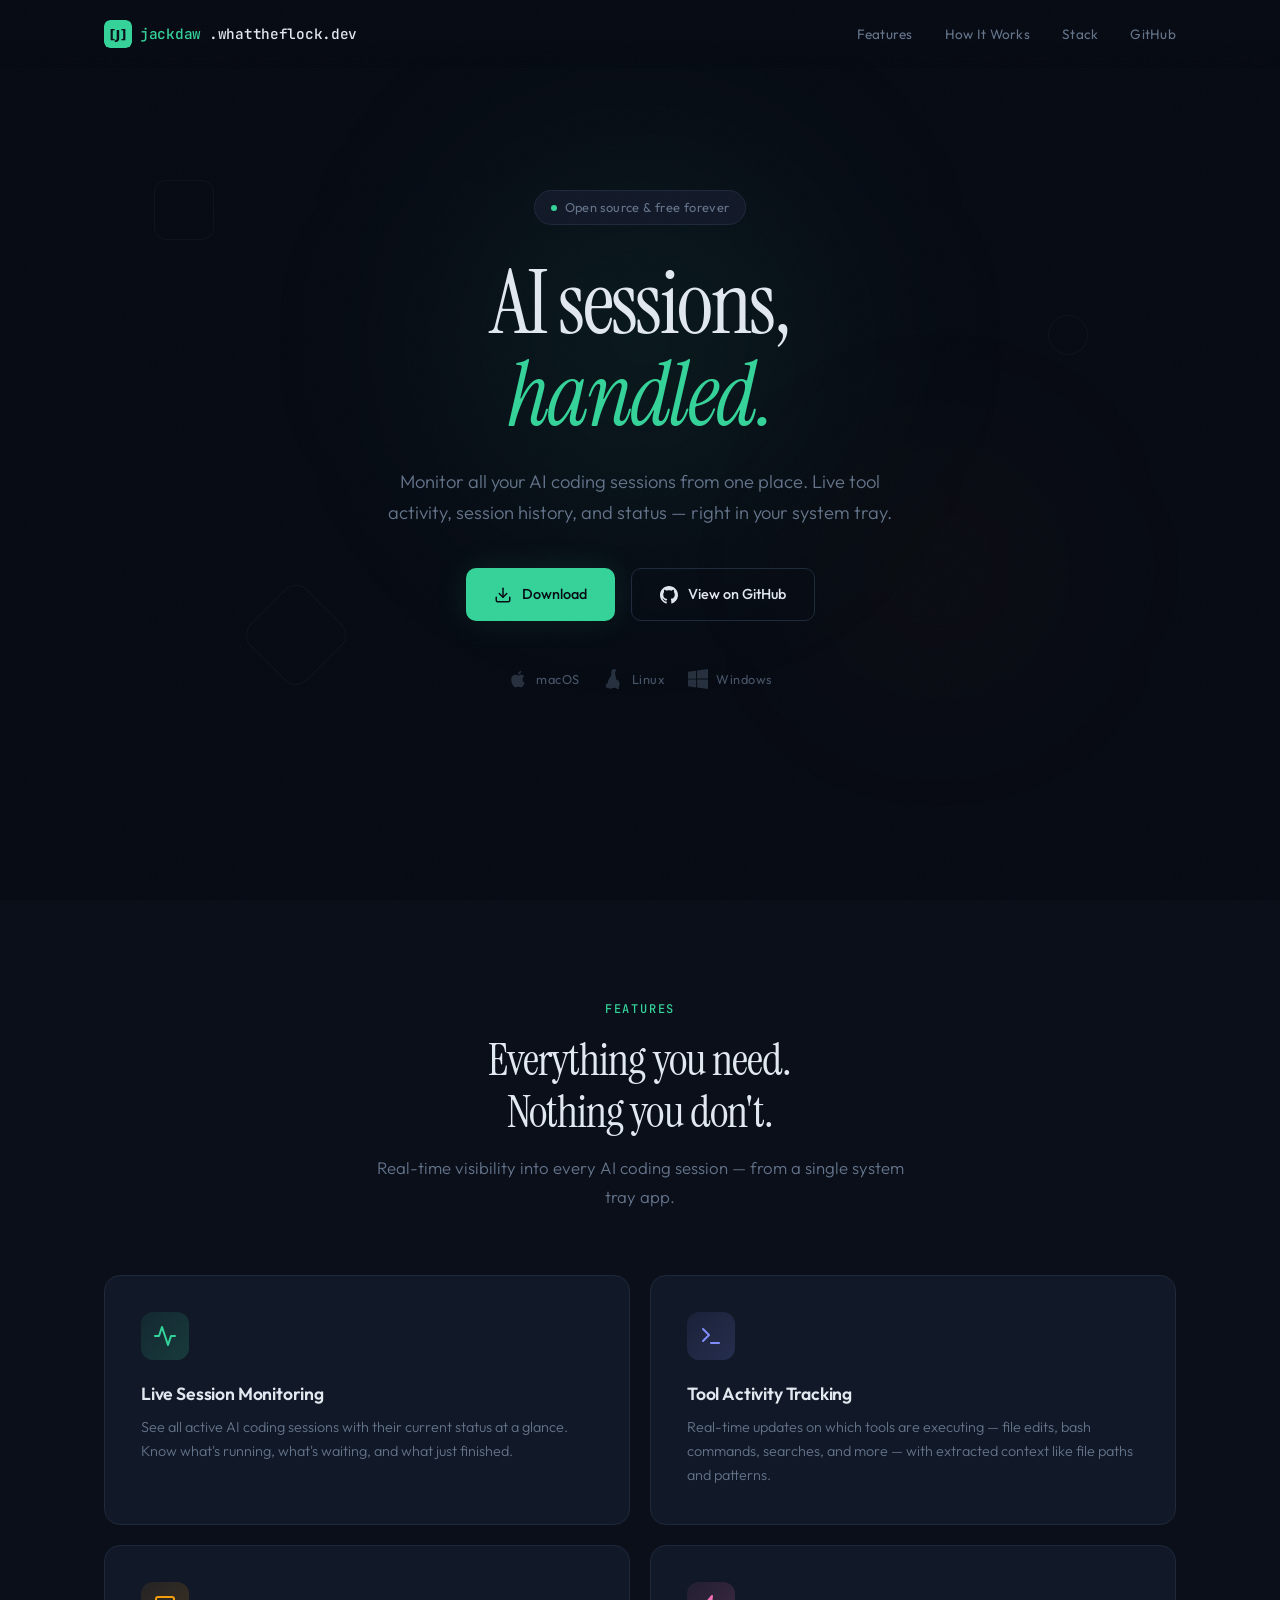
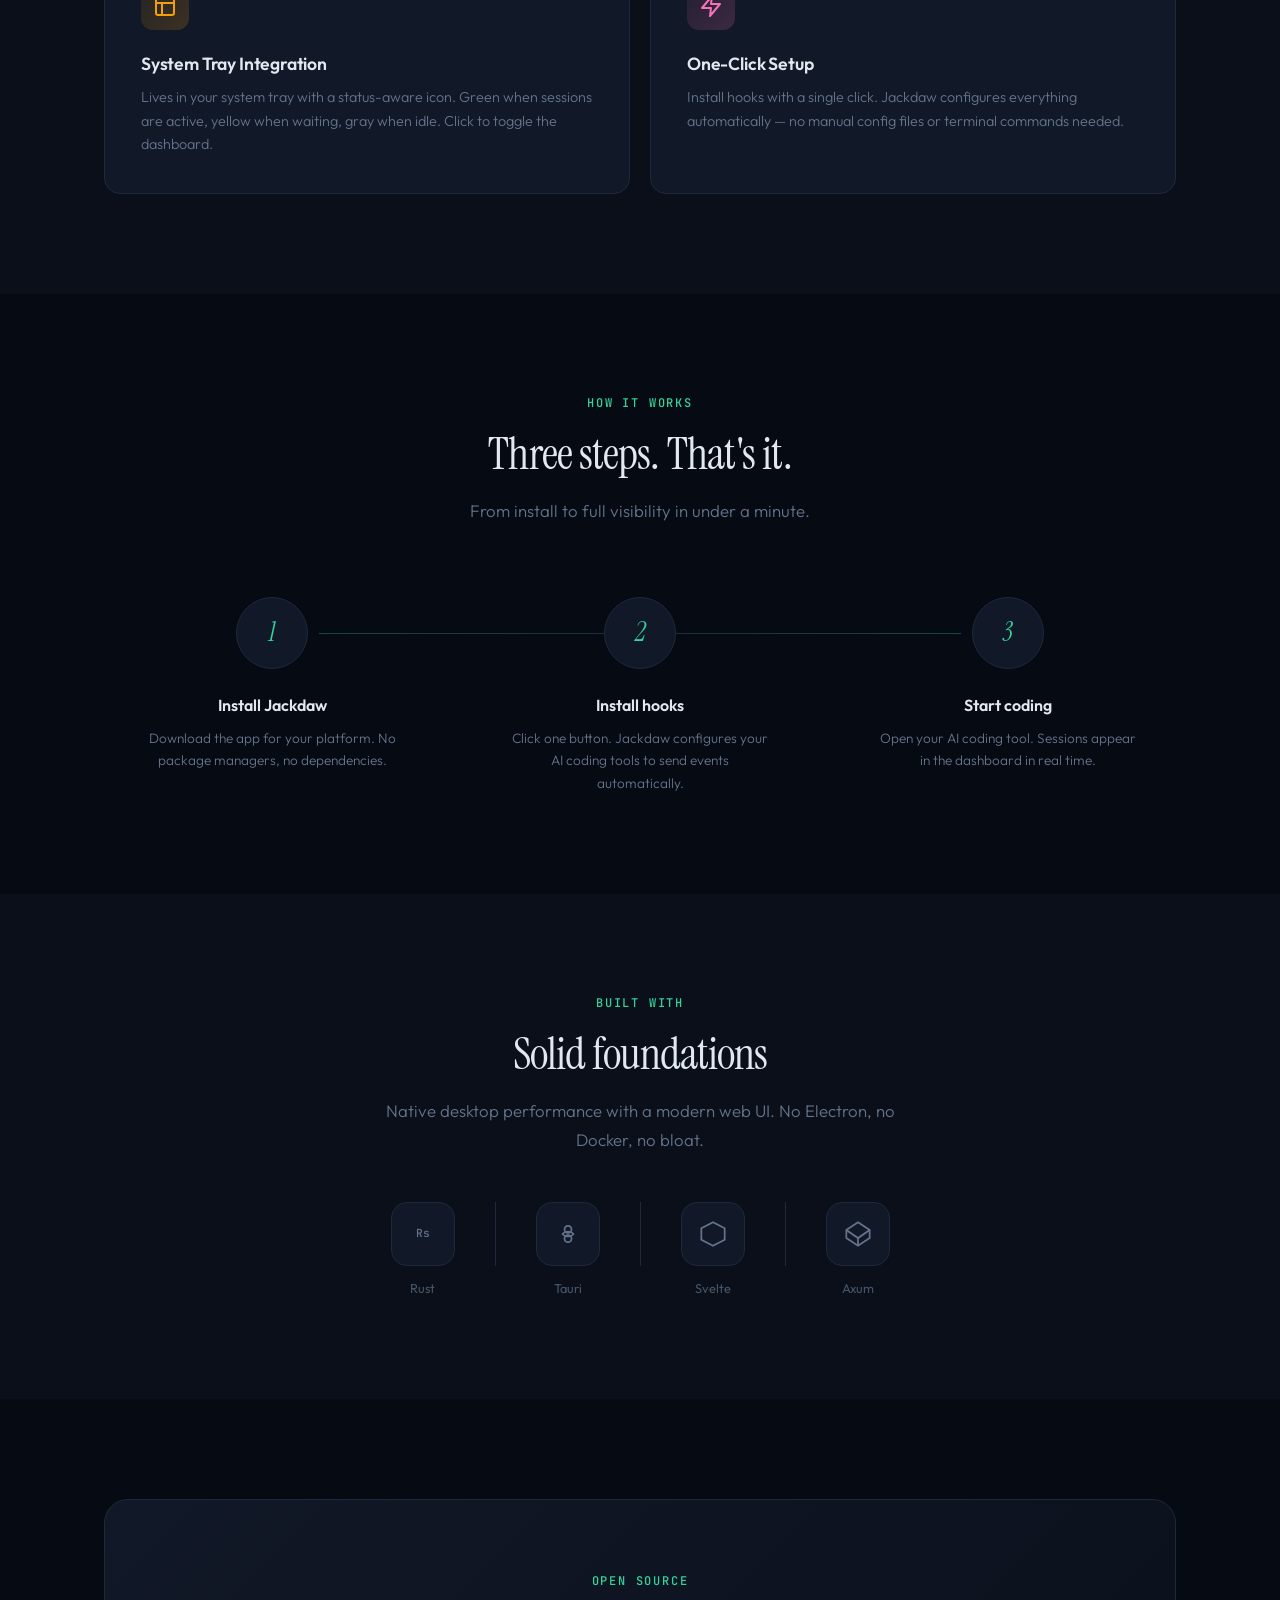
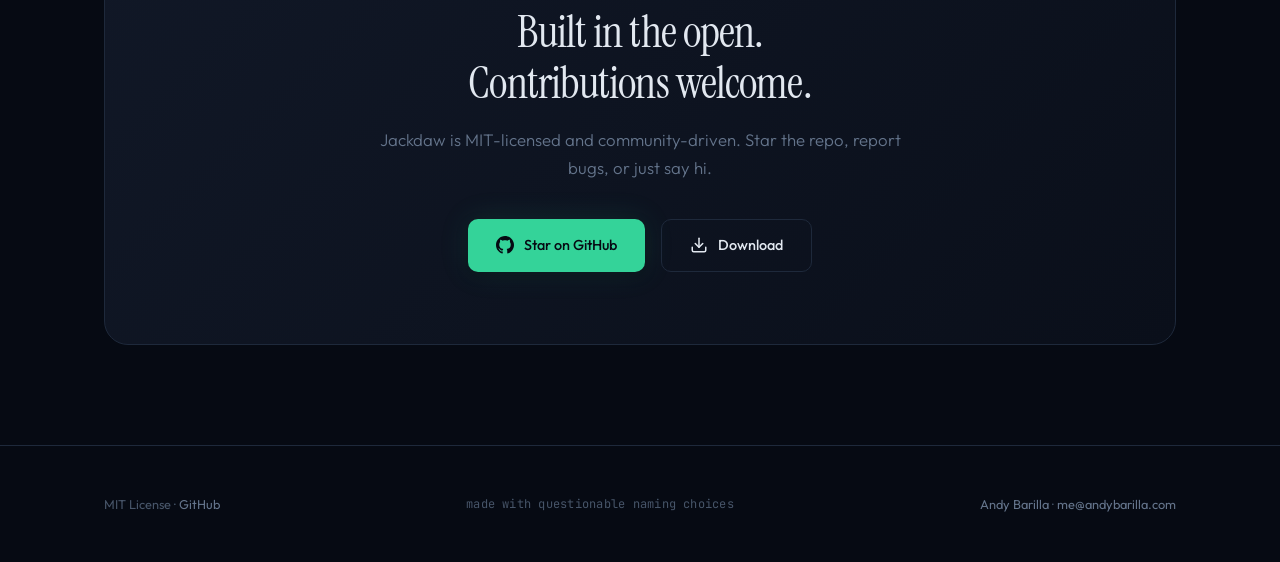
==== jackdaw.whattheflock.dev/index.html @ a58d6b82 "Initial commit: unified site for whattheflock.dev Three sites sharing a common design system: - what" ====
<!DOCTYPE html>
<html lang="en">
<head>
  <meta charset="UTF-8">
  <meta name="viewport" content="width=device-width, initial-scale=1.0">
  <title>Jackdaw — AI sessions, handled.</title>
  <meta name="description" content="A cross-platform, open-source system tray dashboard for monitoring AI coding sessions. Live tool activity, session history, and status.">
  <meta property="og:title" content="Jackdaw — AI sessions, handled.">
  <meta property="og:description" content="Monitor all your AI coding sessions from one place. Live tool activity, session history, and status — right in your system tray.">
  <meta property="og:type" content="website">
  <meta property="og:url" content="https://jackdaw.whattheflock.dev">
  <link rel="stylesheet" href="style.css">
  <link rel="icon" href="jackdaw-icon.svg">
</head>
<body>

  <!-- Nav -->
  <nav>
    <div class="container">
      <a href="#" class="nav-logo"><img src="jackdaw-icon.svg" alt="Jackdaw" class="nav-logo-icon">jackdaw<span>.whattheflock.dev</span></a>
      <ul class="nav-links">
        <li><a href="#features">Features</a></li>
        <li><a href="#how-it-works">How It Works</a></li>
        <li><a href="#tech">Stack</a></li>
        <li><a href="https://github.com/andybarilla/jackdaw">GitHub</a></li>
      </ul>
    </div>
  </nav>

  <!-- Hero -->
  <section class="hero">
    <div class="hero-bg">
      <div class="hero-orb hero-orb-1"></div>
      <div class="hero-orb hero-orb-2"></div>
      <div class="hero-shapes">
        <div class="hero-shape hero-shape-1"></div>
        <div class="hero-shape hero-shape-2"></div>
        <div class="hero-shape hero-shape-3"></div>
      </div>
    </div>

    <div class="hero-content">
      <div class="hero-badge fade-up fade-up-1">
        <span class="hero-badge-dot"></span>
        Open source &amp; free forever
      </div>

      <h1 class="fade-up fade-up-2">AI sessions,<br><em>handled.</em></h1>

      <p class="hero-subtitle fade-up fade-up-3">
        Monitor all your AI coding sessions from one place.
        Live tool activity, session history, and status &mdash; right in your system tray.
      </p>

      <div class="hero-actions fade-up fade-up-4">
        <a href="https://github.com/andybarilla/jackdaw/releases/latest" class="btn btn-primary">
          <svg viewBox="0 0 24 24" fill="none" stroke="currentColor" stroke-width="2" stroke-linecap="round" stroke-linejoin="round"><path d="M21 15v4a2 2 0 0 1-2 2H5a2 2 0 0 1-2-2v-4"/><polyline points="7 10 12 15 17 10"/><line x1="12" y1="15" x2="12" y2="3"/></svg>
          Download
        </a>
        <a href="https://github.com/andybarilla/jackdaw" class="btn btn-outline">
          <svg viewBox="0 0 24 24" fill="currentColor"><path d="M12 0c-6.626 0-12 5.373-12 12 0 5.302 3.438 9.8 8.207 11.387.599.111.793-.261.793-.577v-2.234c-3.338.726-4.033-1.416-4.033-1.416-.546-1.387-1.333-1.756-1.333-1.756-1.089-.745.083-.729.083-.729 1.205.084 1.839 1.237 1.839 1.237 1.07 1.834 2.807 1.304 3.492.997.107-.775.418-1.305.762-1.604-2.665-.305-5.467-1.334-5.467-5.931 0-1.311.469-2.381 1.236-3.221-.124-.303-.535-1.524.117-3.176 0 0 1.008-.322 3.301 1.23.957-.266 1.983-.399 3.003-.404 1.02.005 2.047.138 3.006.404 2.291-1.552 3.297-1.23 3.297-1.23.653 1.653.242 2.874.118 3.176.77.84 1.235 1.911 1.235 3.221 0 4.609-2.807 5.624-5.479 5.921.43.372.823 1.102.823 2.222v3.293c0 .319.192.694.801.576 4.765-1.589 8.199-6.086 8.199-11.386 0-6.627-5.373-12-12-12z"/></svg>
          View on GitHub
        </a>
      </div>

      <div class="hero-platforms fade-up fade-up-5">
        <div class="platform-item">
          <svg viewBox="0 0 24 24" fill="currentColor"><path d="M18.71 19.5c-.83 1.24-1.71 2.45-3.05 2.47-1.34.03-1.77-.79-3.29-.79-1.53 0-2 .77-3.27.82-1.31.05-2.3-1.32-3.14-2.53C4.25 17 2.94 12.45 4.7 9.39c.87-1.52 2.43-2.48 4.12-2.51 1.28-.02 2.5.87 3.29.87.78 0 2.26-1.07 3.8-.91.65.03 2.47.26 3.64 1.98-.09.06-2.17 1.28-2.15 3.81.03 3.02 2.65 4.03 2.68 4.04-.03.07-.42 1.44-1.38 2.83M13 3.5c.73-.83 1.94-1.46 2.94-1.5.13 1.17-.34 2.35-1.04 3.19-.69.85-1.83 1.51-2.95 1.42-.15-1.15.41-2.35 1.05-3.11z"/></svg>
          <span>macOS</span>
        </div>
        <div class="platform-item">
          <svg viewBox="0 0 24 24" fill="currentColor"><path d="M12.504 0c-.155 0-.315.008-.48.021-4.226.333-3.105 4.807-3.17 6.298-.076 1.092-.3 1.953-1.05 3.02-.885 1.051-2.127 2.75-2.716 4.521-.278.832-.41 1.684-.287 2.489a.424.424 0 00-.11.135c-.26.268-.45.6-.663.839-.199.199-.485.267-.797.4-.313.136-.658.269-.864.68-.09.189-.136.394-.132.602 0 .199.027.4.055.536.058.399.116.728.04.97-.249.68-.28 1.145-.106 1.484.174.334.535.47.94.601.81.2 1.91.135 2.774.6.926.466 1.866.67 2.616.47.526-.116.97-.464 1.208-.946.587-.003 1.23-.269 2.26-.334.699-.058 1.574.267 2.577.2.025.134.063.198.114.333l.003.003c.391.778 1.113 1.368 1.884 1.43.585.047 1.042-.245 1.15-.688.054-.135.022-.268-.011-.468-.011-.2-.017-.465.006-.605a2.85 2.85 0 00.115-.583c.036-.529.07-.928.163-1.272.046-.06.07-.129.122-.2.096-.149.238-.296.305-.603.068-.135.074-.333-.012-.468a.398.398 0 00-.232-.197c.34-.476.506-1.065.484-1.696-.028-.795-.326-1.696-.758-2.482-.43-.786-1.018-1.459-1.54-1.798-.123-.083-.24-.107-.369-.14-.04-.134-.103-.197-.2-.262-.137-.092-.302-.112-.45-.112-.148 0-.292.015-.413.052a1.478 1.478 0 00-.405-.193c.017-.327.022-.649-.006-.881a3.39 3.39 0 00-.09-.593c-.063-.189-.154-.333-.24-.532a3.24 3.24 0 01-.116-.349 2.88 2.88 0 01-.074-.49c-.035-.601-.01-1.289-.145-2.072-.134-.783-.396-1.664-.925-2.466C15.478.765 13.973 0 12.504 0z"/></svg>
          <span>Linux</span>
        </div>
        <div class="platform-item">
          <svg viewBox="0 0 24 24" fill="currentColor"><path d="M0 3.449L9.75 2.1v9.451H0m10.949-9.602L24 0v11.4H10.949M0 12.6h9.75v9.451L0 20.699M10.949 12.6H24V24l-12.9-1.801"/></svg>
          <span>Windows</span>
        </div>
      </div>
    </div>
  </section>

  <!-- Features -->
  <section class="features" id="features">
    <div class="container">
      <div class="features-header reveal">
        <div class="section-label">Features</div>
        <h2 class="section-title">Everything you need.<br>Nothing you don't.</h2>
        <p class="section-desc">Real-time visibility into every AI coding session &mdash; from a single system tray app.</p>
      </div>

      <div class="features-grid">
        <div class="feature-card reveal">
          <div class="feature-icon feature-icon-monitor">
            <svg viewBox="0 0 24 24" fill="none" stroke="currentColor" stroke-width="2" stroke-linecap="round" stroke-linejoin="round"><polyline points="22 12 18 12 15 21 9 3 6 12 2 12"/></svg>
          </div>
          <h3>Live Session Monitoring</h3>
          <p>See all active AI coding sessions with their current status at a glance. Know what's running, what's waiting, and what just finished.</p>
        </div>

        <div class="feature-card reveal">
          <div class="feature-icon feature-icon-terminal">
            <svg viewBox="0 0 24 24" fill="none" stroke="currentColor" stroke-width="2" stroke-linecap="round" stroke-linejoin="round"><polyline points="4 17 10 11 4 5"/><line x1="12" y1="19" x2="20" y2="19"/></svg>
          </div>
          <h3>Tool Activity Tracking</h3>
          <p>Real-time updates on which tools are executing &mdash; file edits, bash commands, searches, and more &mdash; with extracted context like file paths and patterns.</p>
        </div>

        <div class="feature-card reveal">
          <div class="feature-icon feature-icon-tray">
            <svg viewBox="0 0 24 24" fill="none" stroke="currentColor" stroke-width="2" stroke-linecap="round" stroke-linejoin="round"><rect x="3" y="3" width="18" height="18" rx="2" ry="2"/><line x1="3" y1="9" x2="21" y2="9"/><line x1="9" y1="21" x2="9" y2="9"/></svg>
          </div>
          <h3>System Tray Integration</h3>
          <p>Lives in your system tray with a status-aware icon. Green when sessions are active, yellow when waiting, gray when idle. Click to toggle the dashboard.</p>
        </div>

        <div class="feature-card reveal">
          <div class="feature-icon feature-icon-setup">
            <svg viewBox="0 0 24 24" fill="none" stroke="currentColor" stroke-width="2" stroke-linecap="round" stroke-linejoin="round"><polygon points="13 2 3 14 12 14 11 22 21 10 12 10 13 2"/></svg>
          </div>
          <h3>One-Click Setup</h3>
          <p>Install hooks with a single click. Jackdaw configures everything automatically &mdash; no manual config files or terminal commands needed.</p>
        </div>
      </div>
    </div>
  </section>

  <!-- How It Works -->
  <section class="how-it-works" id="how-it-works">
    <div class="container">
      <div class="how-it-works-header reveal">
        <div class="section-label">How It Works</div>
        <h2 class="section-title">Three steps. That's it.</h2>
        <p class="section-desc">From install to full visibility in under a minute.</p>
      </div>

      <div class="steps">
        <div class="step reveal">
          <div class="step-number">1</div>
          <h3>Install Jackdaw</h3>
          <p>Download the app for your platform. No package managers, no dependencies.</p>
        </div>

        <div class="step reveal">
          <div class="step-number">2</div>
          <h3>Install hooks</h3>
          <p>Click one button. Jackdaw configures your AI coding tools to send events automatically.</p>
        </div>

        <div class="step reveal">
          <div class="step-number">3</div>
          <h3>Start coding</h3>
          <p>Open your AI coding tool. Sessions appear in the dashboard in real time.</p>
        </div>
      </div>
    </div>
  </section>

  <!-- Tech -->
  <section class="tech" id="tech">
    <div class="container">
      <div class="tech-inner reveal">
        <div class="section-label">Built With</div>
        <h2 class="section-title">Solid foundations</h2>
        <p class="section-desc" style="margin: 0 auto;">
          Native desktop performance with a modern web UI. No Electron, no Docker, no bloat.
        </p>

        <div class="tech-stack">
          <a class="tech-item" href="https://rust-lang.org" target="_blank" rel="noopener">
            <div class="tech-icon">Rs</div>
            <span class="tech-label">Rust</span>
          </a>
          <div class="tech-divider"></div>
          <a class="tech-item" href="https://tauri.app" target="_blank" rel="noopener">
            <div class="tech-icon">
              <svg viewBox="0 0 24 24" fill="none" stroke="currentColor" stroke-width="1.5"><circle cx="12" cy="8" r="3"/><circle cx="12" cy="16" r="3"/><path d="M17 12a7 7 0 01-10 0"/><path d="M7 12a7 7 0 0110 0"/></svg>
            </div>
            <span class="tech-label">Tauri</span>
          </a>
          <div class="tech-divider"></div>
          <a class="tech-item" href="https://svelte.dev" target="_blank" rel="noopener">
            <div class="tech-icon">
              <svg viewBox="0 0 24 24" fill="none" stroke="currentColor" stroke-width="1.5"><path d="M12 2L2 7v10l10 5 10-5V7L12 2z"/></svg>
            </div>
            <span class="tech-label">Svelte</span>
          </a>
          <div class="tech-divider"></div>
          <a class="tech-item" href="https://github.com/tokio-rs/axum" target="_blank" rel="noopener">
            <div class="tech-icon">
              <svg viewBox="0 0 24 24" fill="none" stroke="currentColor" stroke-width="1.5"><polygon points="12 2 22 8.5 22 15.5 12 22 2 15.5 2 8.5 12 2"/><line x1="12" y1="22" x2="12" y2="15.5"/><polyline points="22 8.5 12 15.5 2 8.5"/></svg>
            </div>
            <span class="tech-label">Axum</span>
          </a>
        </div>
      </div>
    </div>
  </section>

  <!-- CTA -->
  <section class="cta">
    <div class="container">
      <div class="cta-inner reveal">
        <div class="section-label">Open Source</div>
        <h2 class="section-title">Built in the open.<br>Contributions welcome.</h2>
        <p class="section-desc">
          Jackdaw is MIT-licensed and community-driven. Star the repo, report bugs, or just say hi.
        </p>
        <div class="cta-actions">
          <a href="https://github.com/andybarilla/jackdaw" class="btn btn-primary">
            <svg viewBox="0 0 24 24" fill="currentColor" width="18" height="18"><path d="M12 0c-6.626 0-12 5.373-12 12 0 5.302 3.438 9.8 8.207 11.387.599.111.793-.261.793-.577v-2.234c-3.338.726-4.033-1.416-4.033-1.416-.546-1.387-1.333-1.756-1.333-1.756-1.089-.745.083-.729.083-.729 1.205.084 1.839 1.237 1.839 1.237 1.07 1.834 2.807 1.304 3.492.997.107-.775.418-1.305.762-1.604-2.665-.305-5.467-1.334-5.467-5.931 0-1.311.469-2.381 1.236-3.221-.124-.303-.535-1.524.117-3.176 0 0 1.008-.322 3.301 1.23.957-.266 1.983-.399 3.003-.404 1.02.005 2.047.138 3.006.404 2.291-1.552 3.297-1.23 3.297-1.23.653 1.653.242 2.874.118 3.176.77.84 1.235 1.911 1.235 3.221 0 4.609-2.807 5.624-5.479 5.921.43.372.823 1.102.823 2.222v3.293c0 .319.192.694.801.576 4.765-1.589 8.199-6.086 8.199-11.386 0-6.627-5.373-12-12-12z"/></svg>
            Star on GitHub
          </a>
          <a href="https://github.com/andybarilla/jackdaw/releases/latest" class="btn btn-outline">
            <svg viewBox="0 0 24 24" fill="none" stroke="currentColor" stroke-width="2" stroke-linecap="round" stroke-linejoin="round"><path d="M21 15v4a2 2 0 0 1-2 2H5a2 2 0 0 1-2-2v-4"/><polyline points="7 10 12 15 17 10"/><line x1="12" y1="15" x2="12" y2="3"/></svg>
            Download
          </a>
        </div>
      </div>
    </div>
  </section>

  <!-- Footer -->
  <footer>
    <div class="container">
      <div class="footer-inner">
        <div class="footer-left">
          MIT License &middot; <a href="https://github.com/andybarilla/jackdaw">GitHub</a>
        </div>
        <div class="footer-center">
          made with questionable naming choices
        </div>
        <div class="footer-right">
          <a href="https://andybarilla.com">Andy Barilla</a> &middot; <a href="mailto:me@andybarilla.com">me@andybarilla.com</a>
        </div>
      </div>
    </div>
  </footer>

  <script>
    const observer = new IntersectionObserver((entries) => {
      entries.forEach(entry => {
        if (entry.isIntersecting) {
          entry.target.classList.add('visible');
          observer.unobserve(entry.target);
        }
      });
    }, { threshold: 0.15 });

    document.querySelectorAll('.reveal').forEach(el => observer.observe(el));
  </script>

</body>
</html>
---- jackdaw.whattheflock.dev/style.css ----
@import url('../shared/base.css');

/* Jackdaw feature icon colors */
.feature-icon-monitor {
  background: linear-gradient(135deg, #34d39915, #34d39930);
  color: var(--primary);
}

.feature-icon-terminal {
  background: linear-gradient(135deg, #818cf815, #818cf830);
  color: #818cf8;
}

.feature-icon-tray {
  background: linear-gradient(135deg, #f59e0b15, #f59e0b30);
  color: var(--accent);
}

.feature-icon-setup {
  background: linear-gradient(135deg, #f472b615, #f472b630);
  color: #f472b6;
}
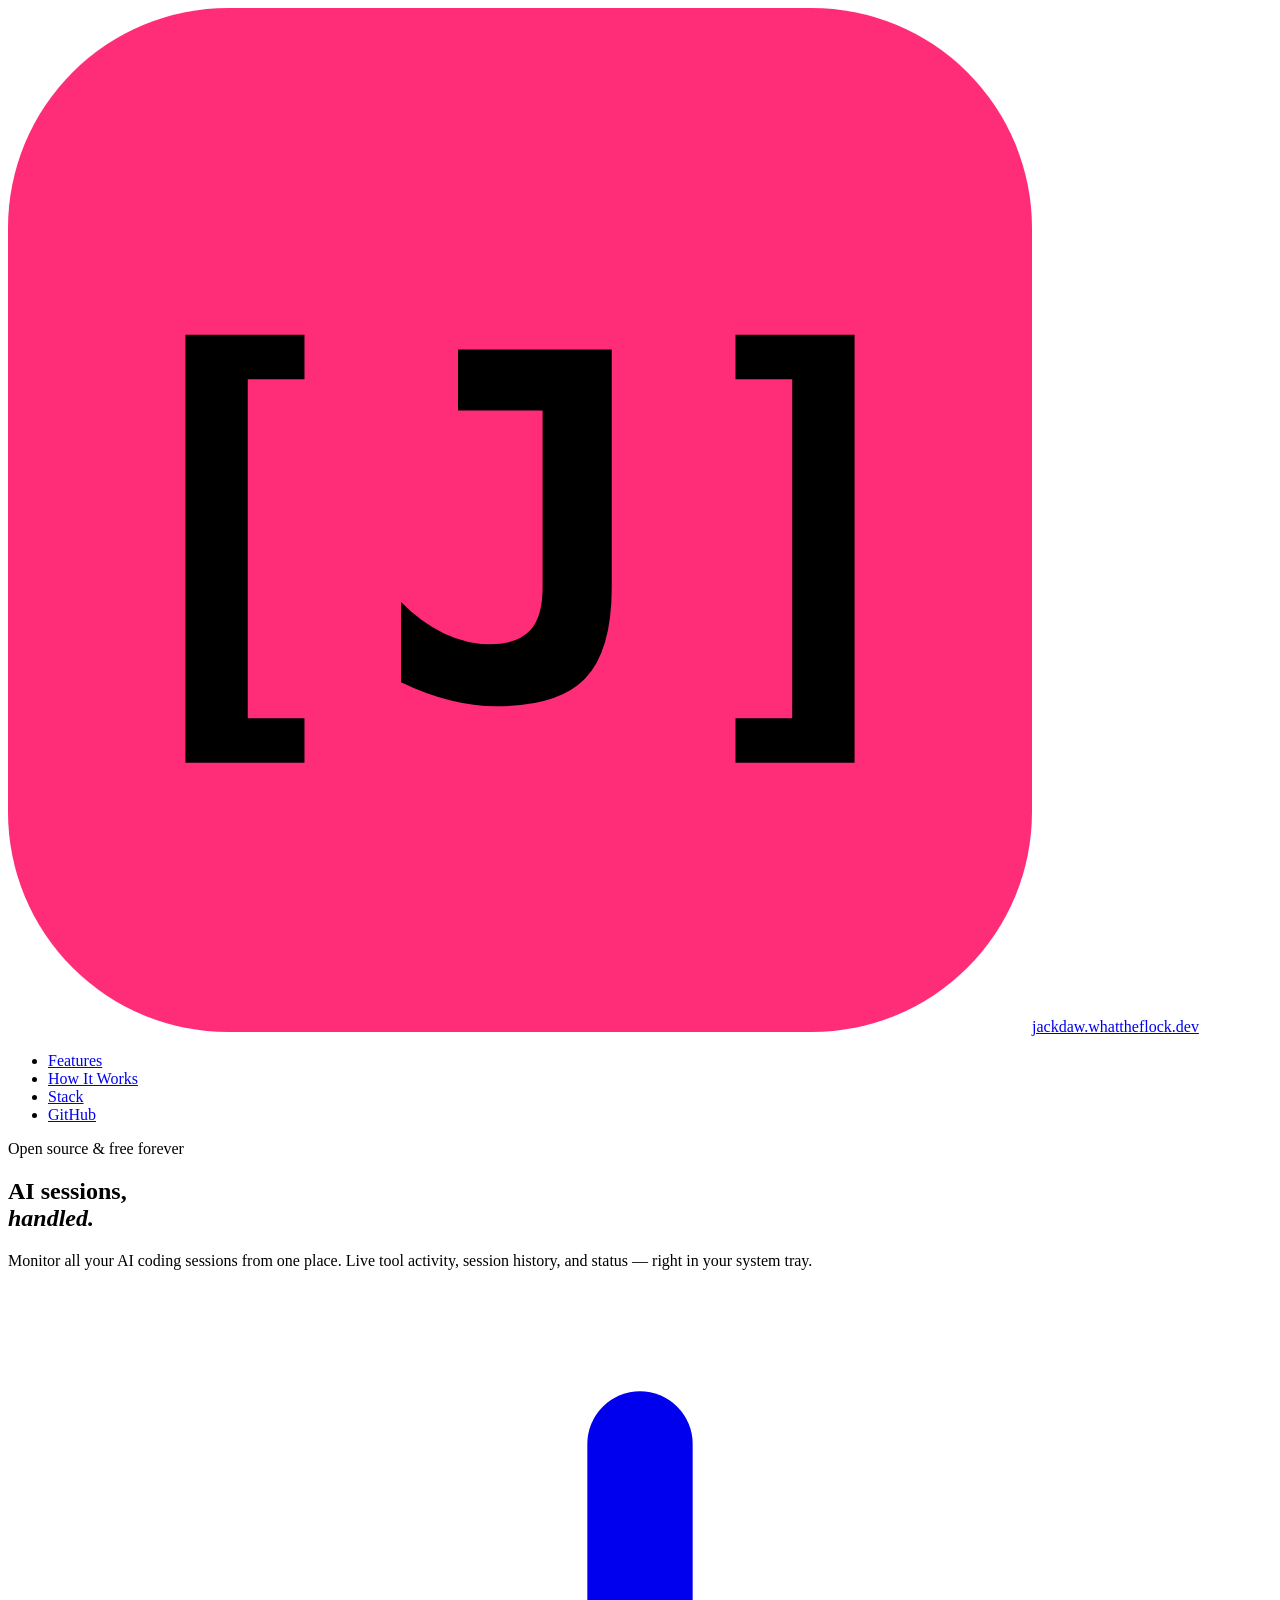
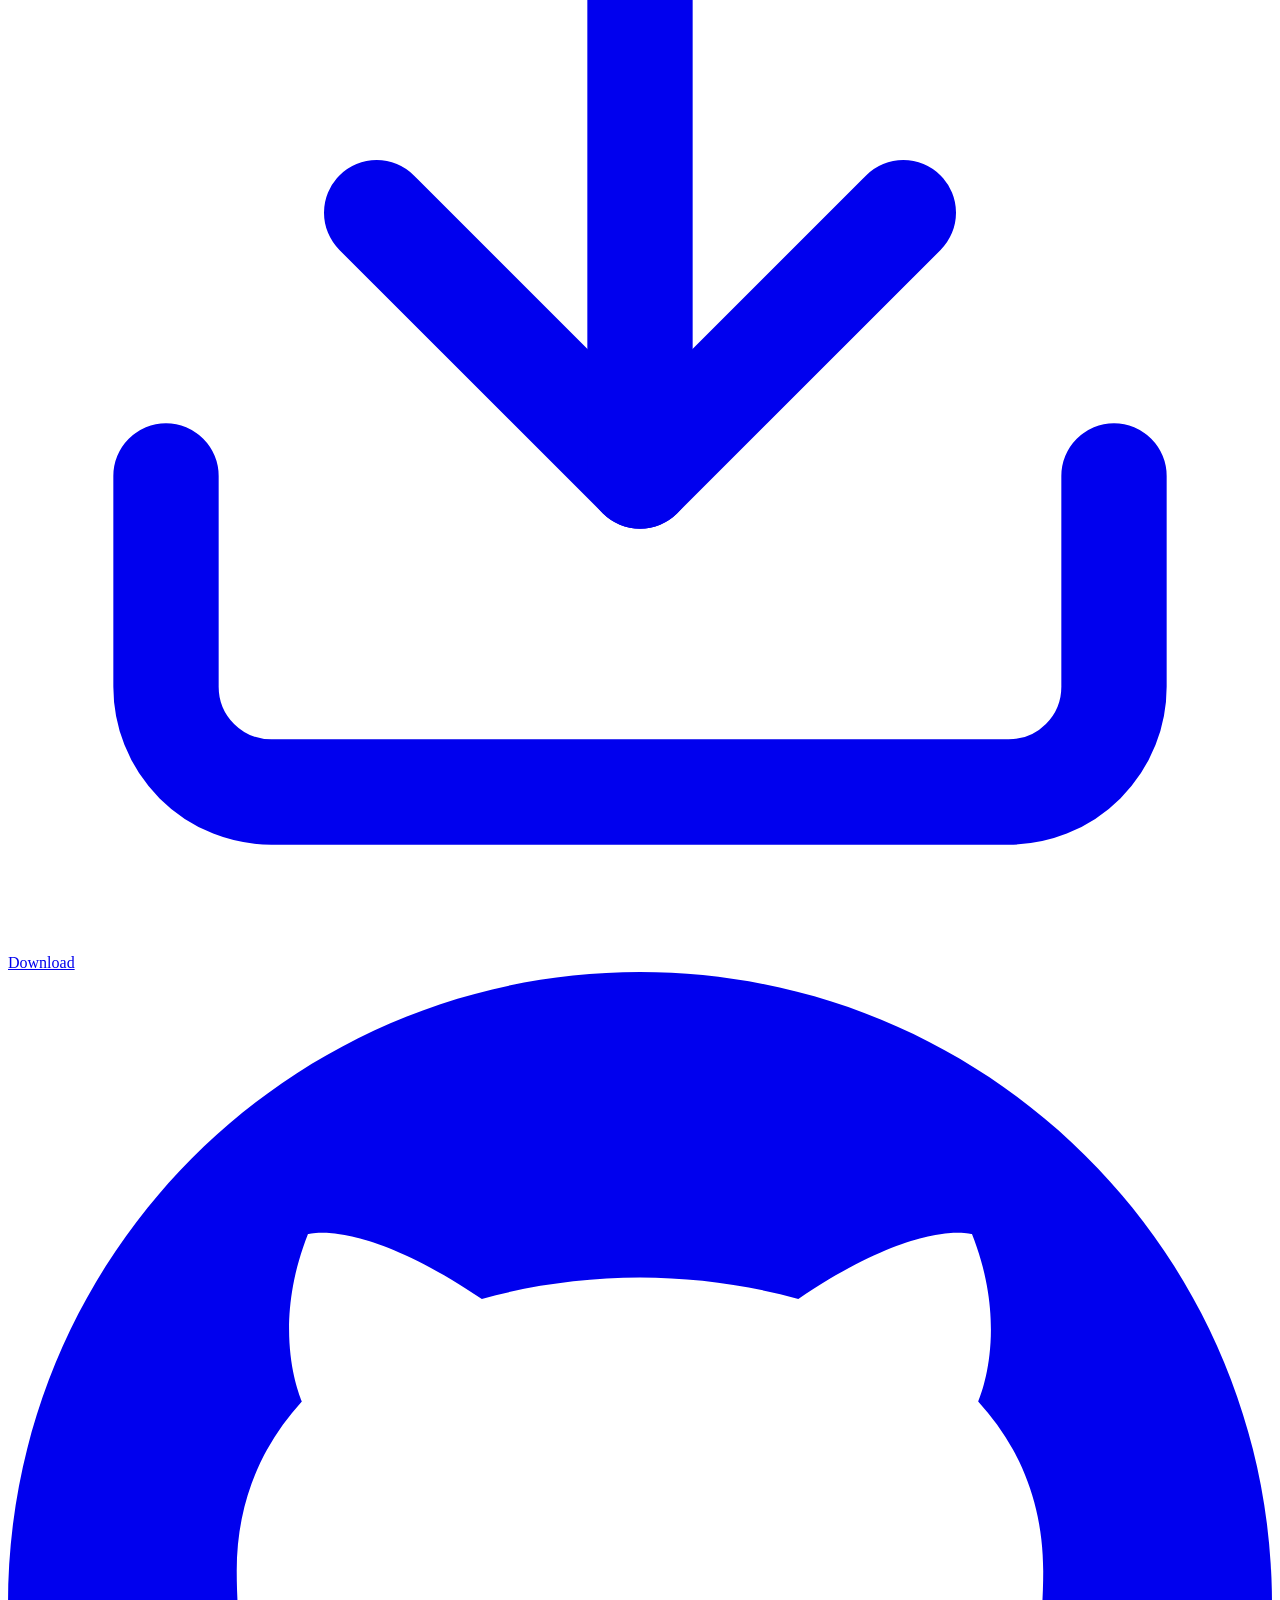
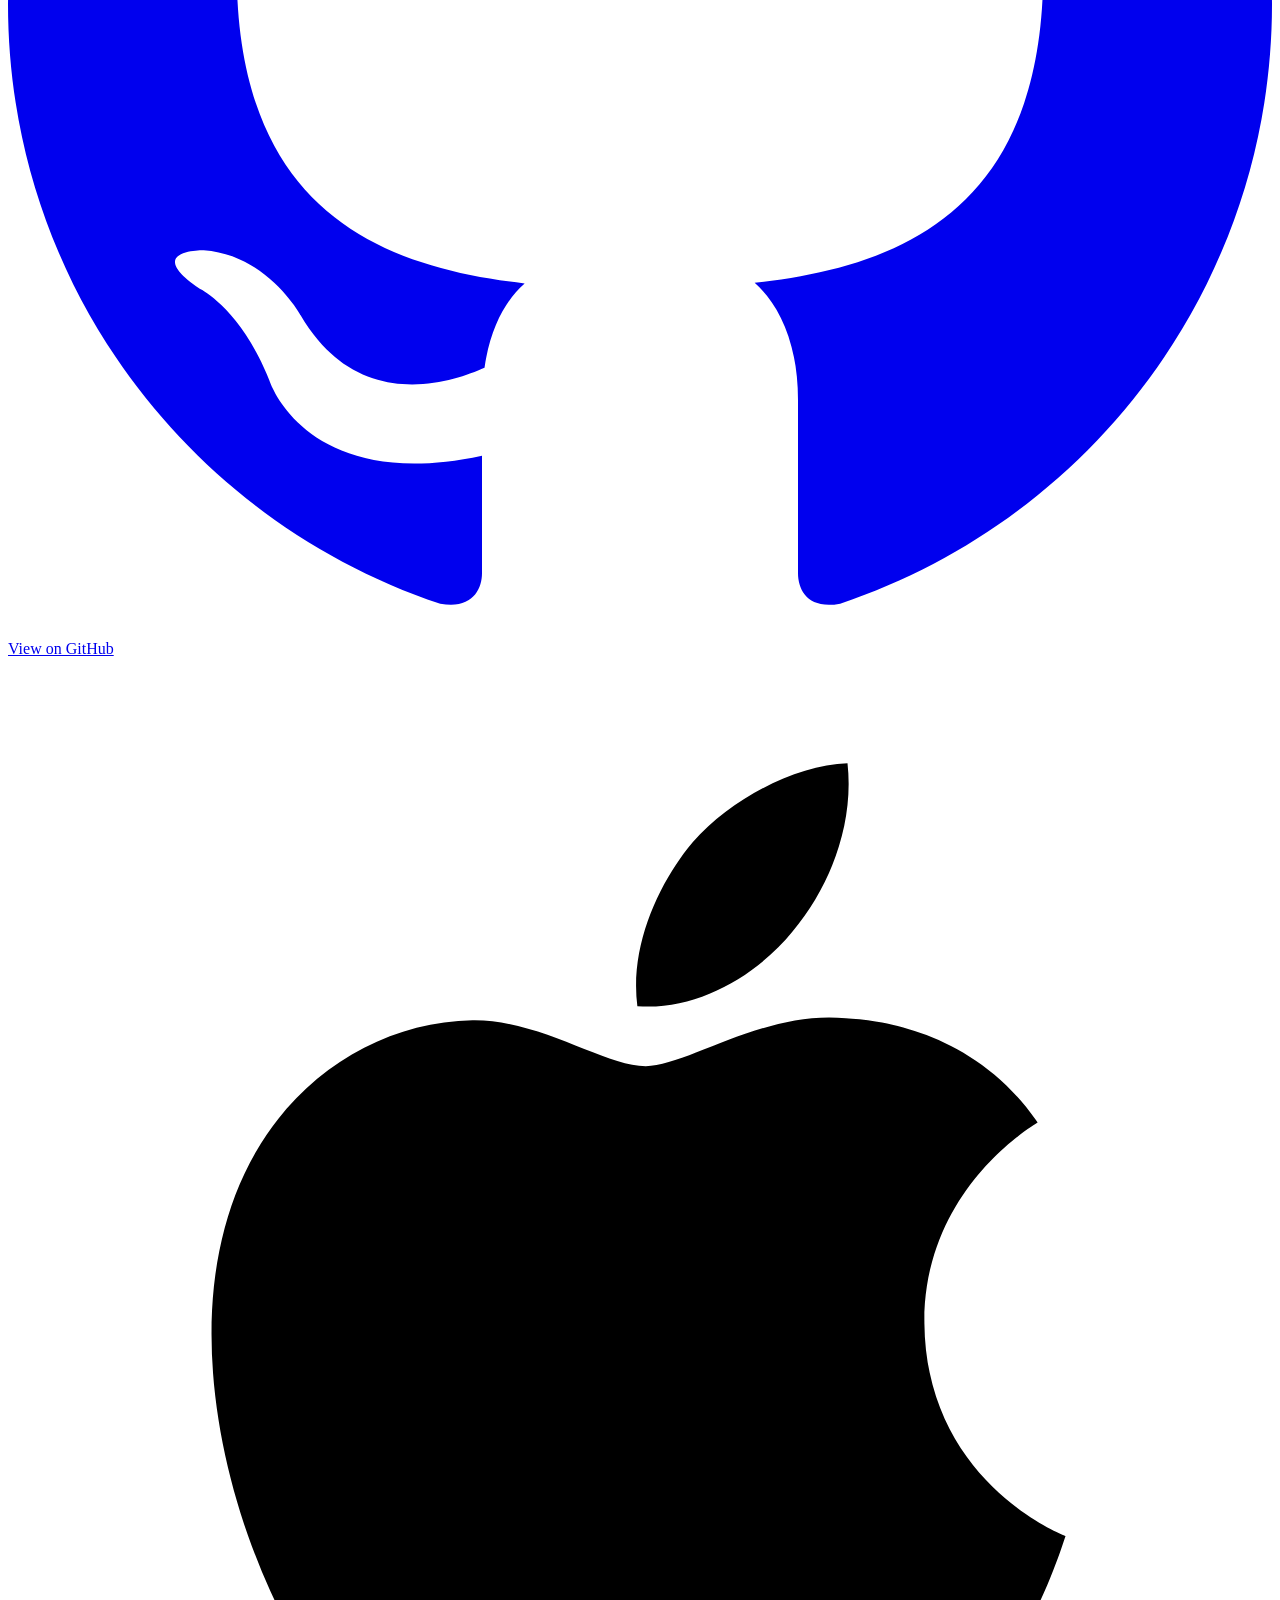
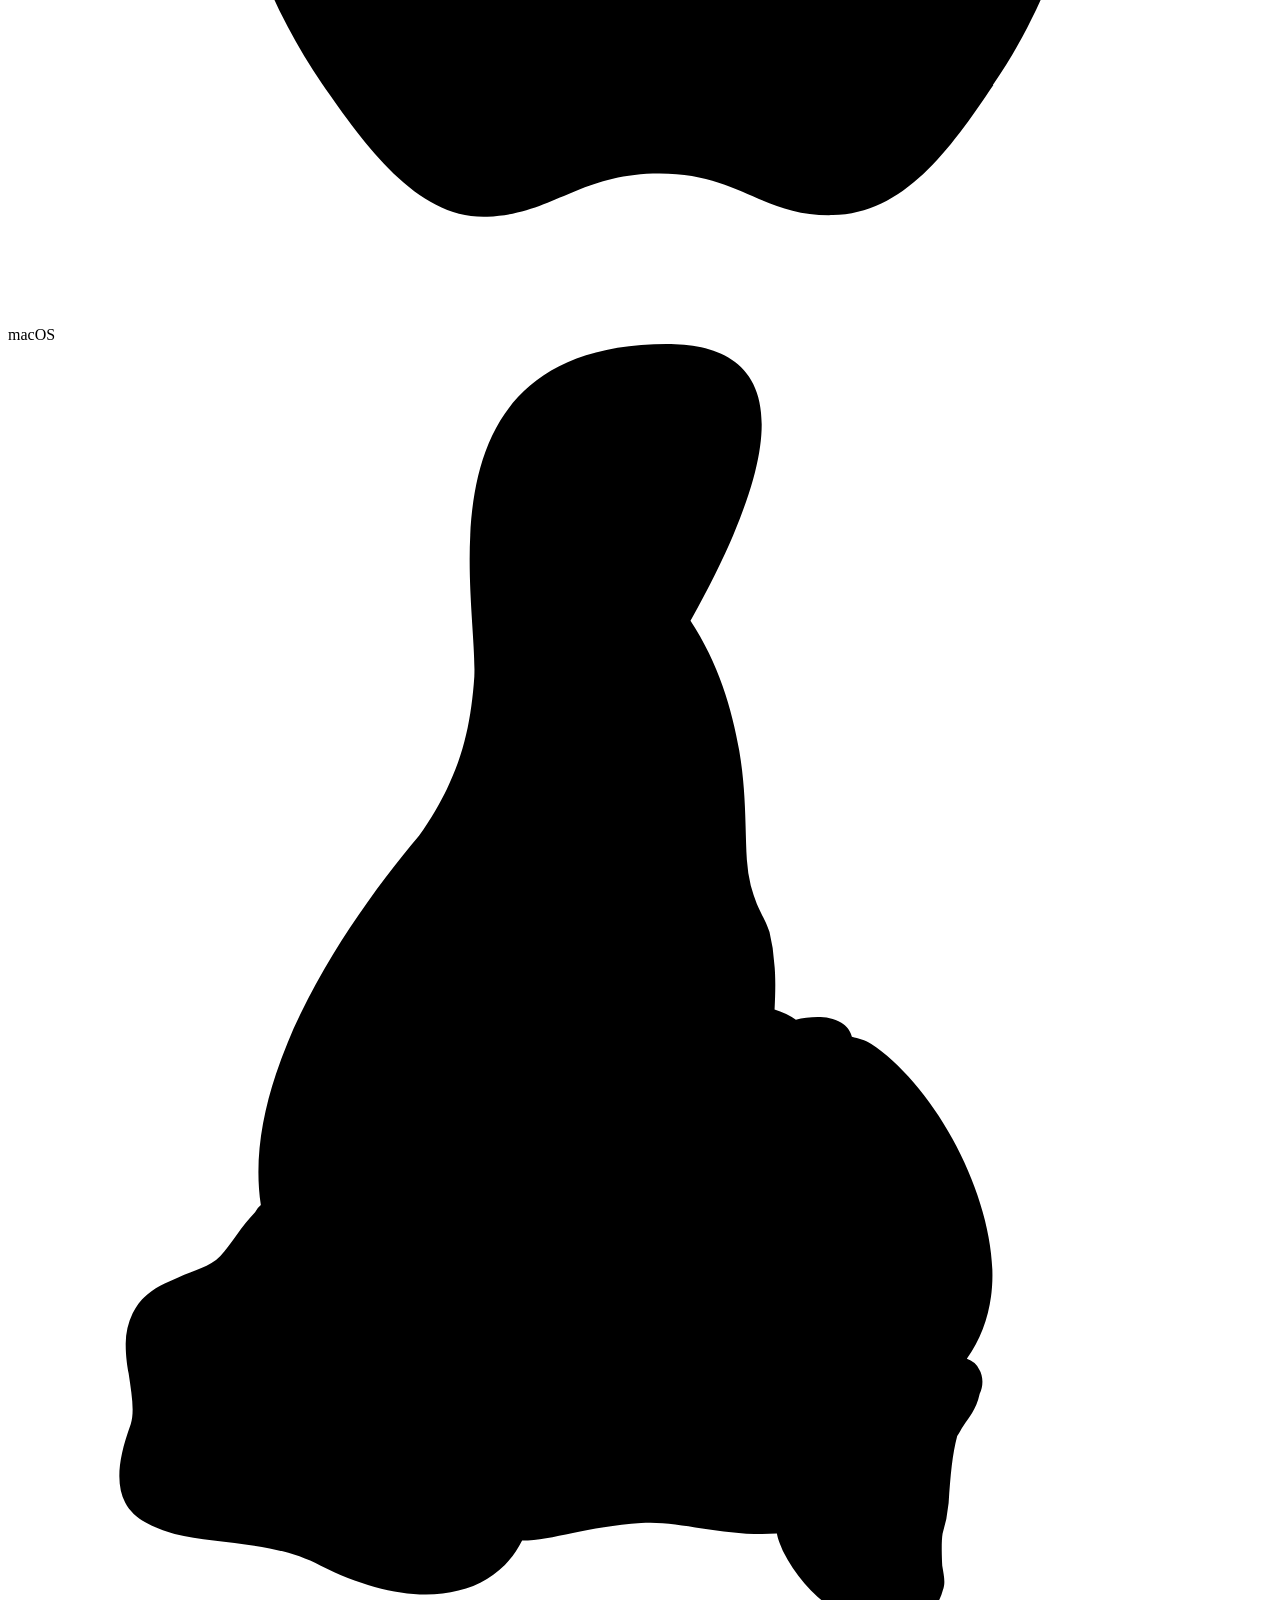
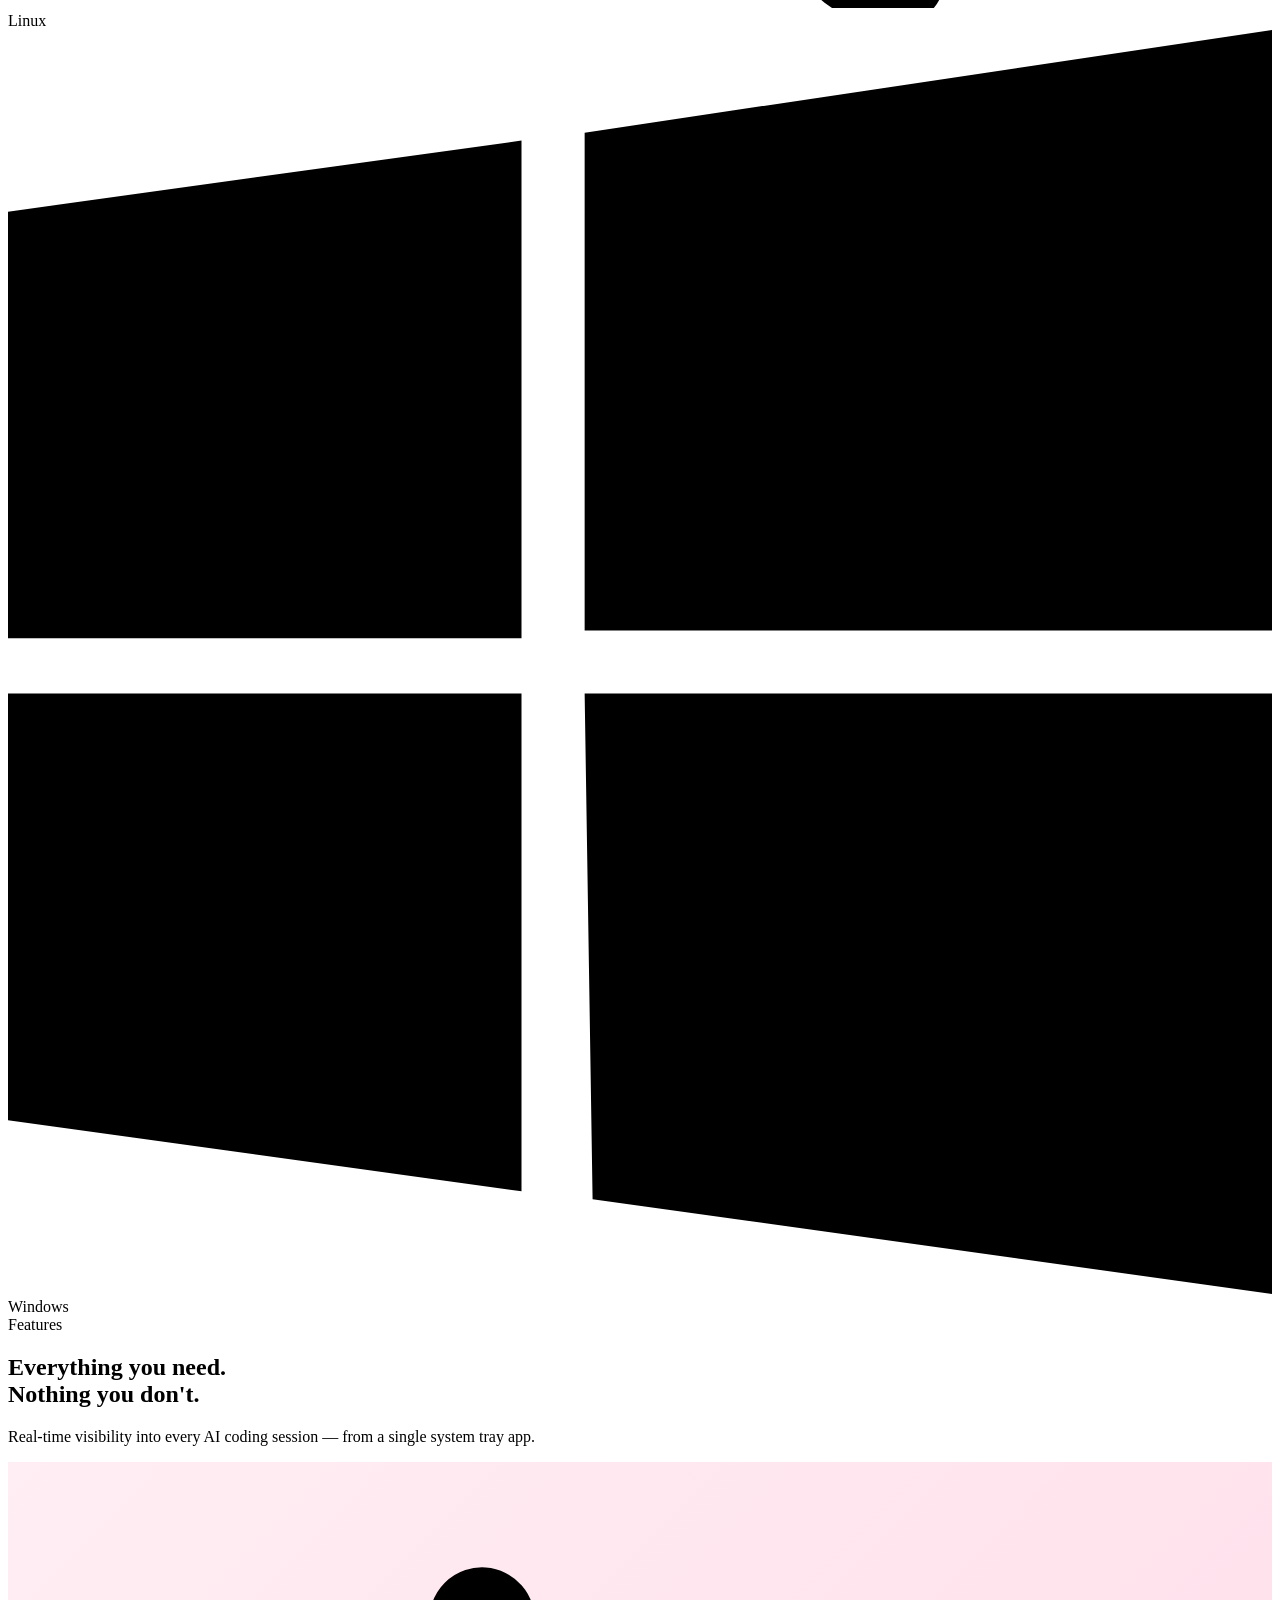
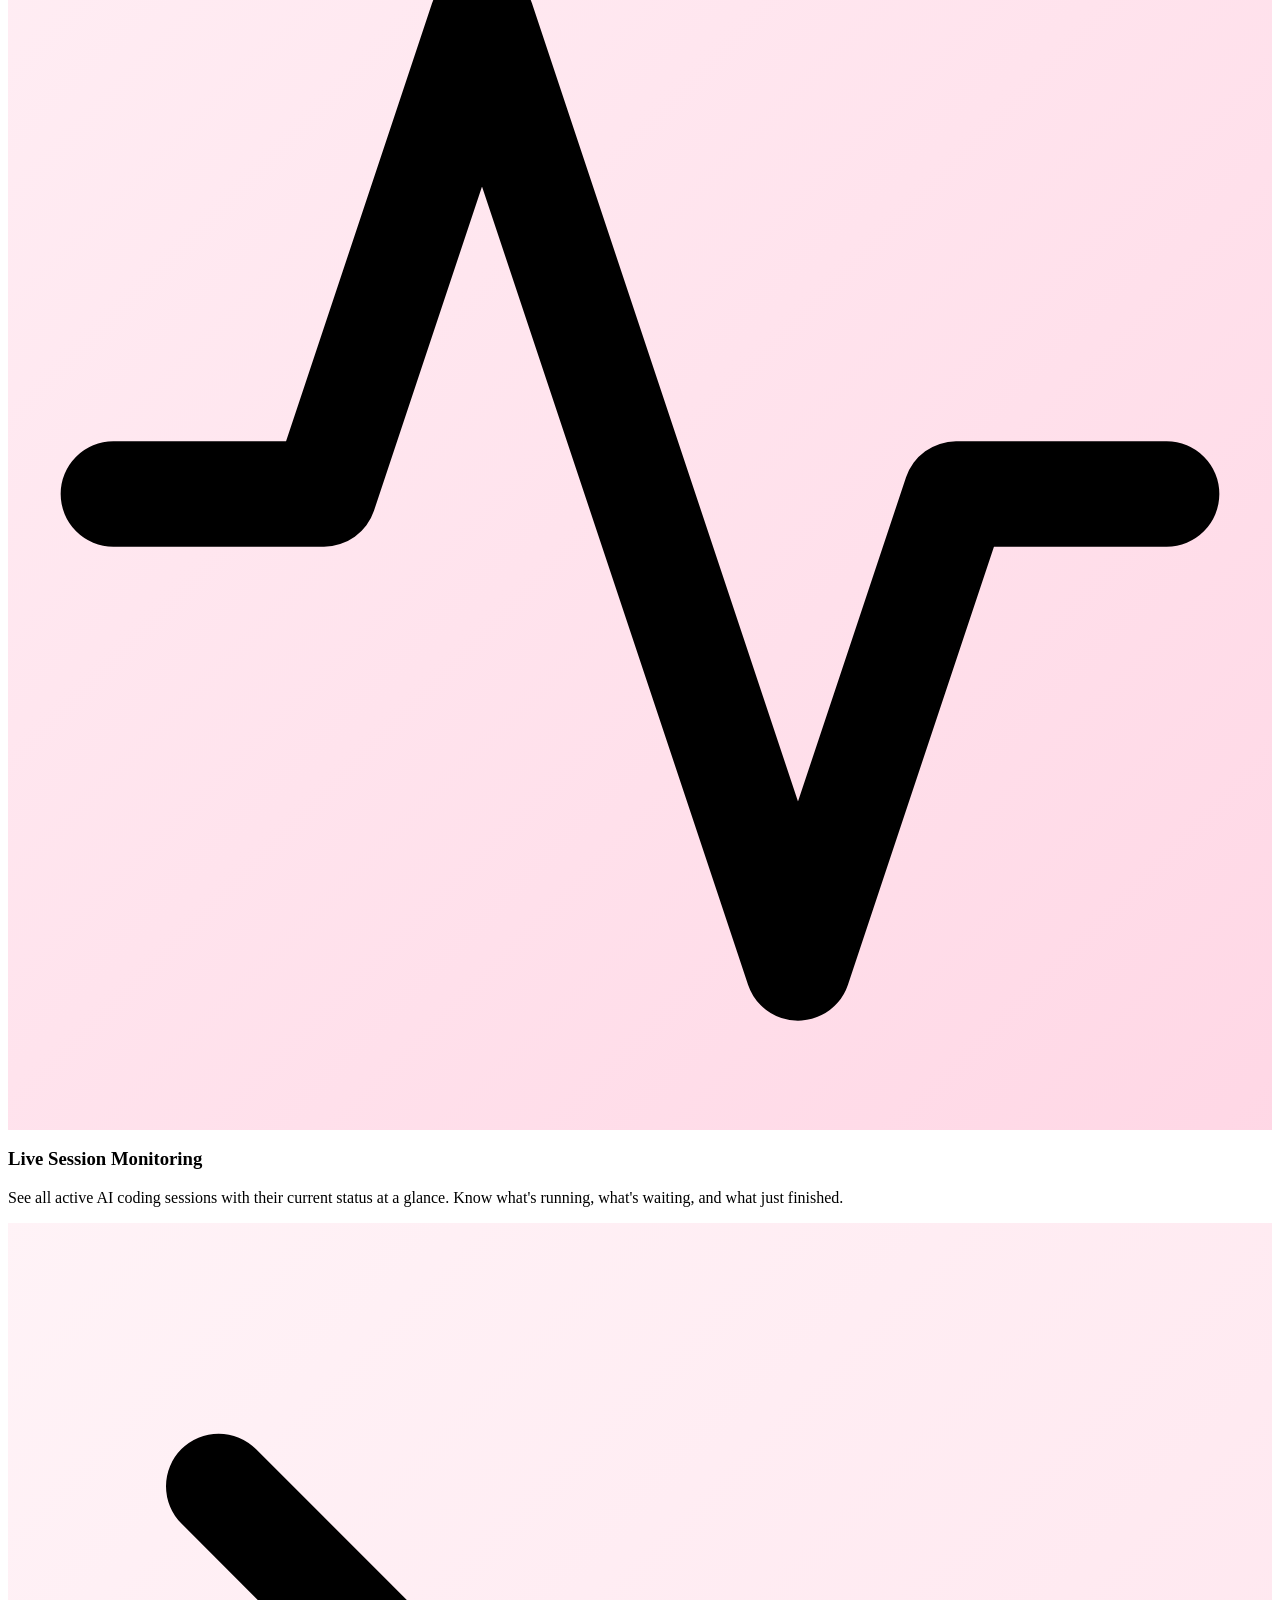
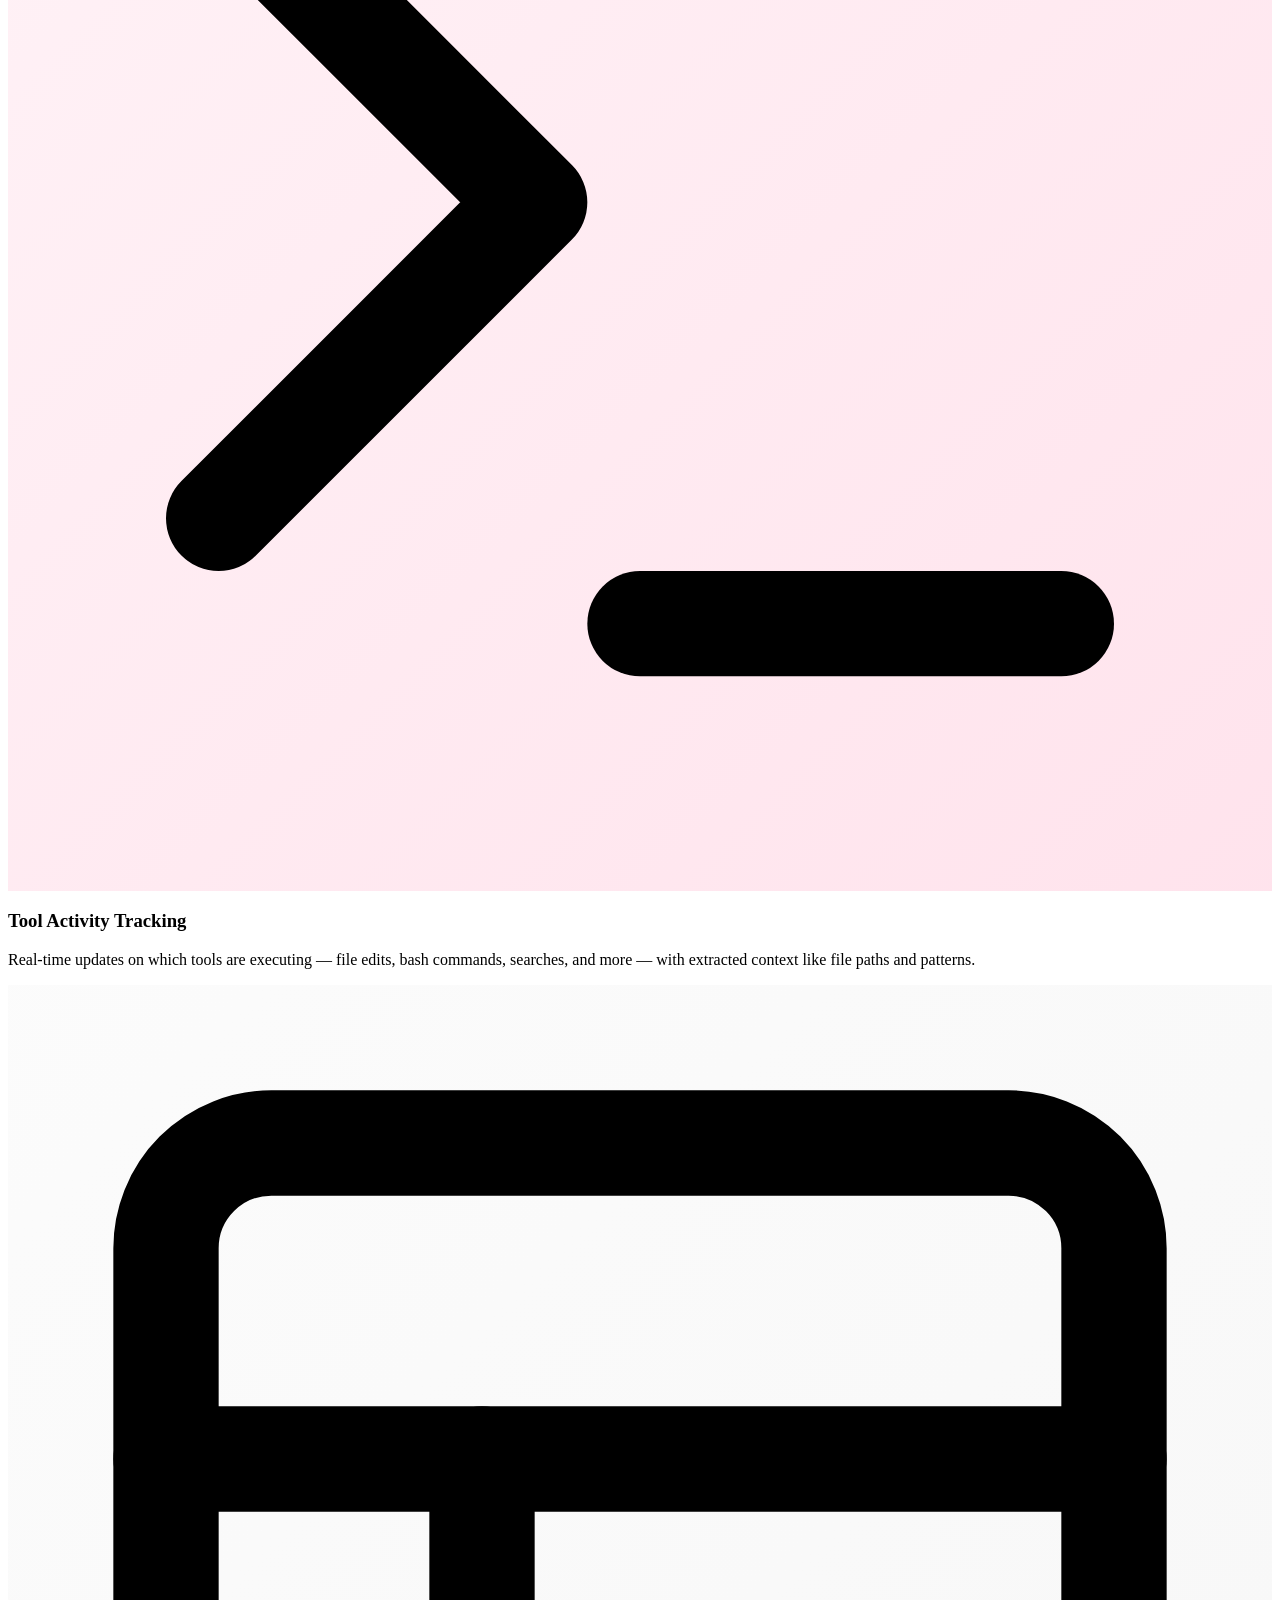
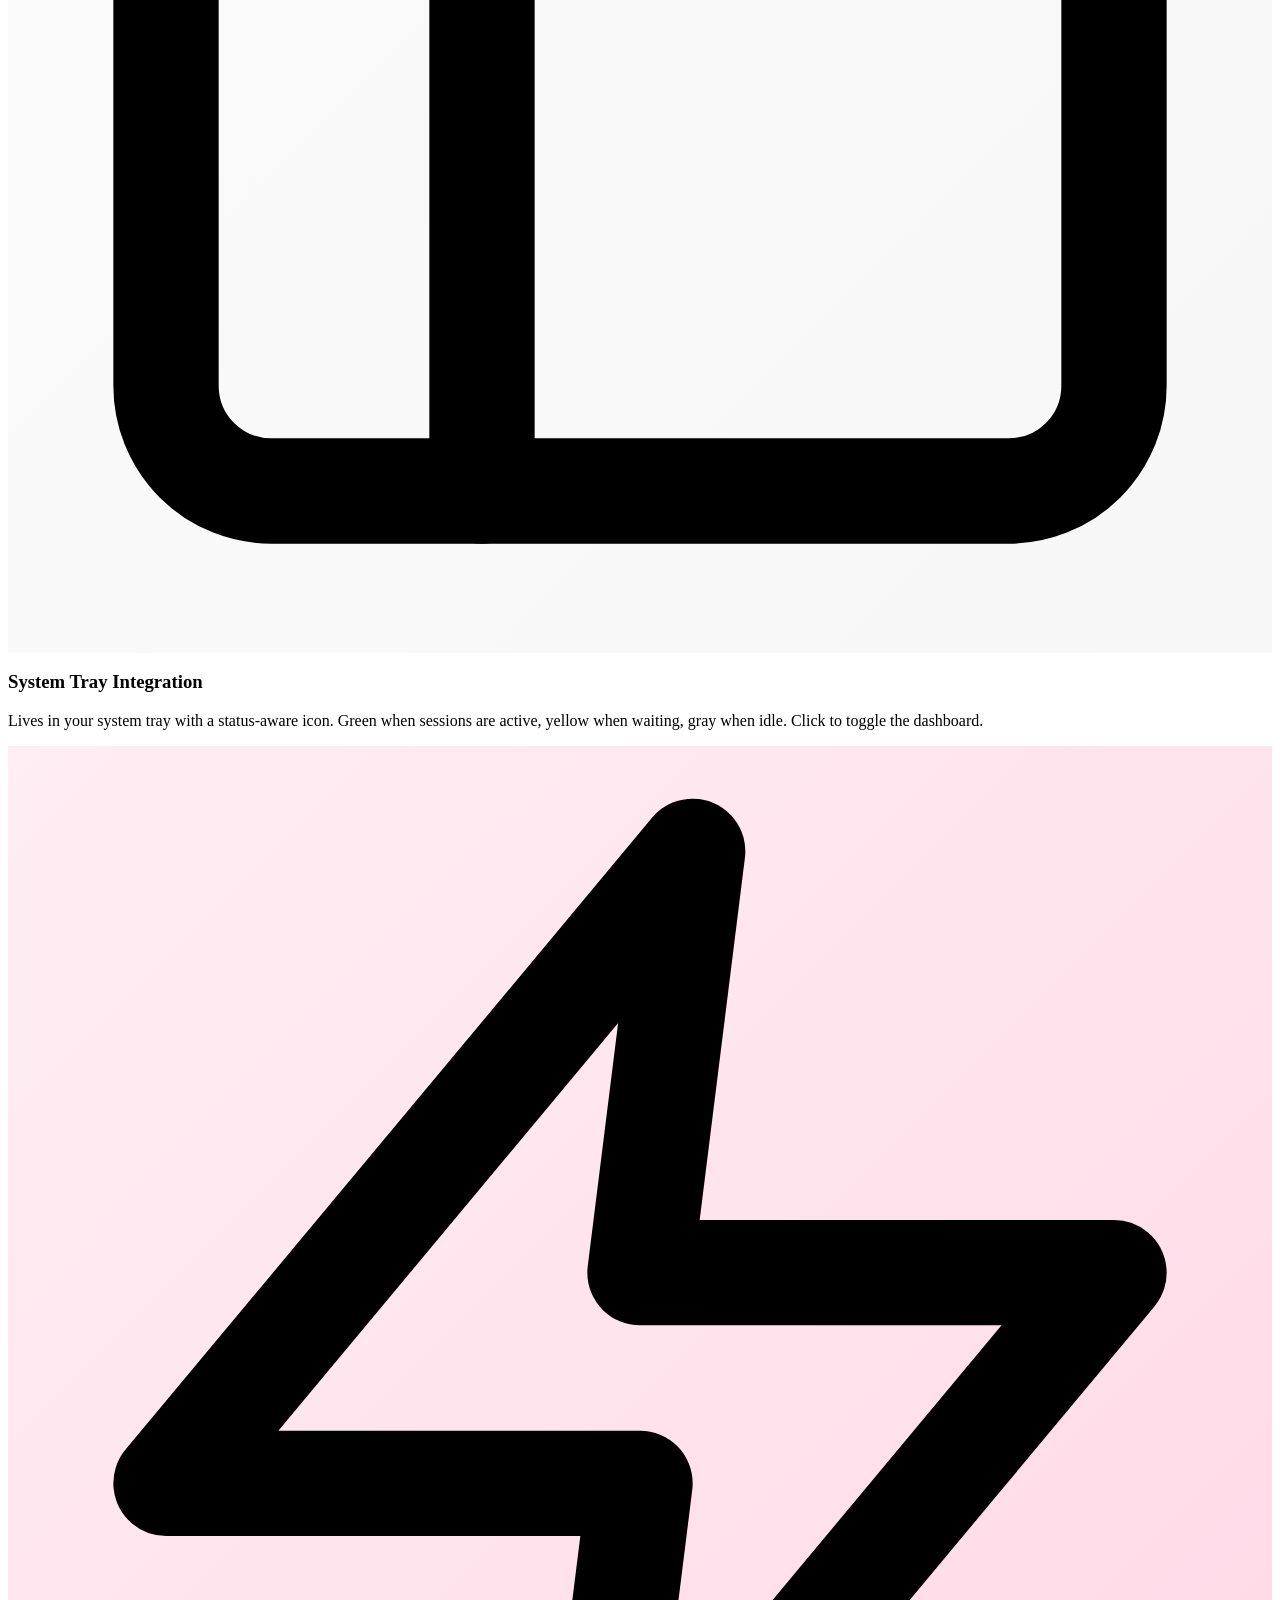
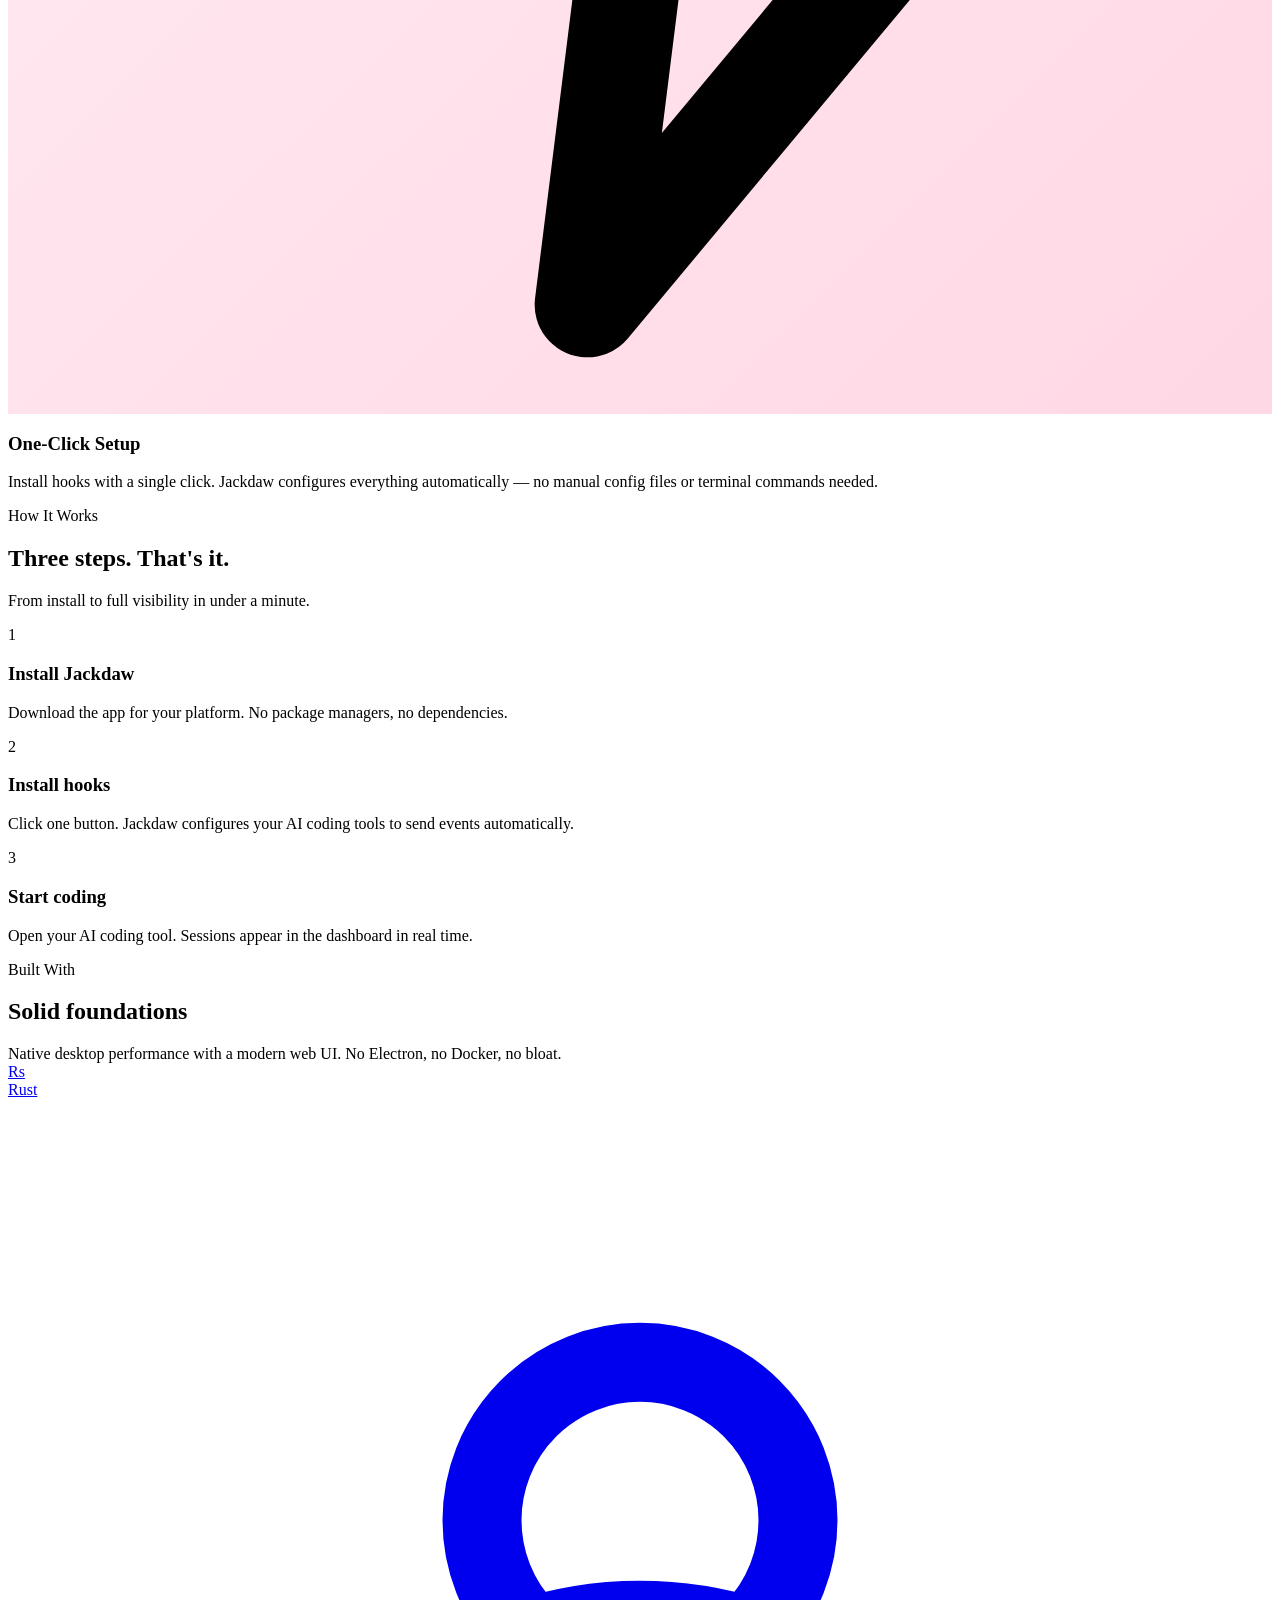
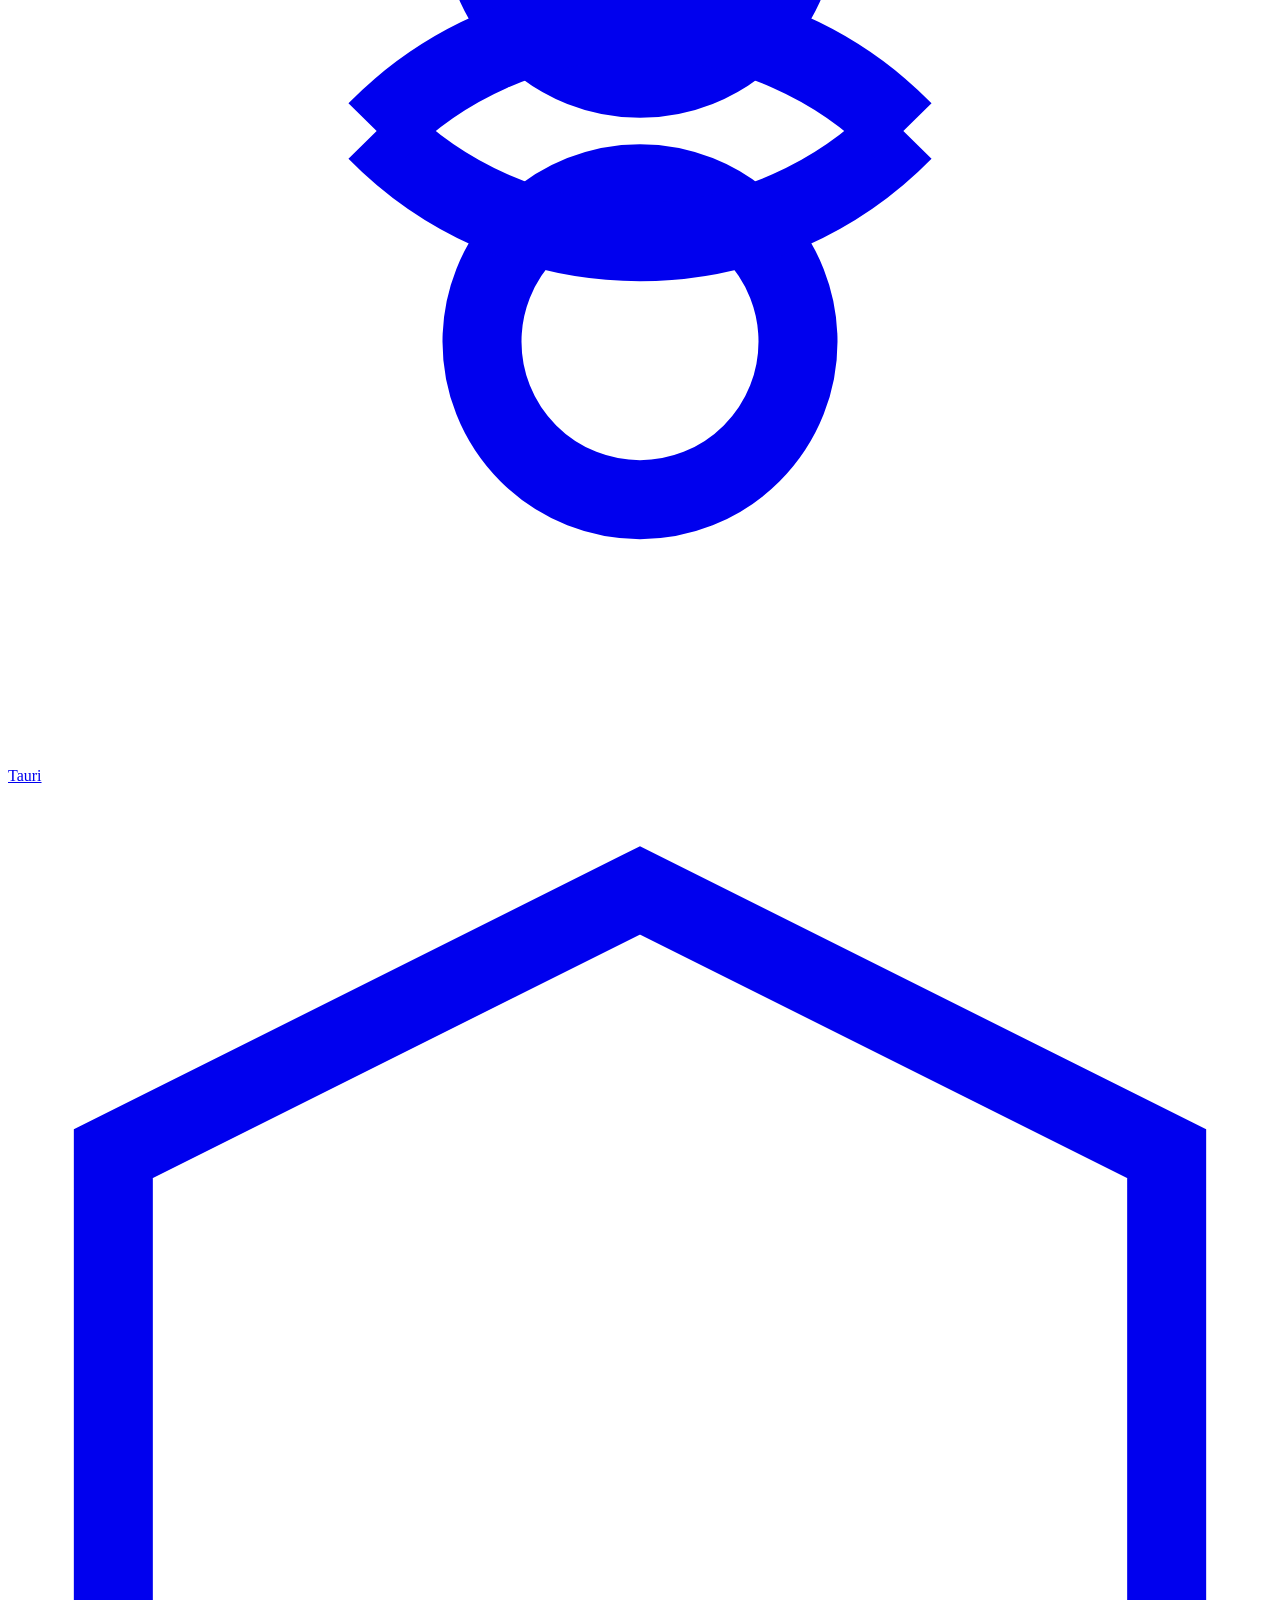
==== commit 66805ca5: "fix footer formatting" ====
--- a/jackdaw.whattheflock.dev/index.html
+++ b/jackdaw.whattheflock.dev/index.html
@@ -225,13 +225,13 @@
     <div class="container">
       <div class="footer-inner">
         <div class="footer-left">
-          MIT License &middot; <a href="https://github.com/andybarilla/jackdaw">GitHub</a>
+          <a href="https://mit-license.org/">MIT License</a>
         </div>
         <div class="footer-center">
           made with questionable naming choices
         </div>
         <div class="footer-right">
-          <a href="https://andybarilla.com">Andy Barilla</a> &middot; <a href="mailto:me@andybarilla.com">me@andybarilla.com</a>
+          &copy; 2026 <a href="https://github.com/andybarilla">Andy Barilla</a>
         </div>
       </div>
     </div>
--- a/jackdaw.whattheflock.dev/style.css
+++ b/jackdaw.whattheflock.dev/style.css
@@ -1,22 +1,22 @@
-@import url('../shared/base.css');
+@import url('shared/base.css');
 
 /* Jackdaw feature icon colors */
 .feature-icon-monitor {
-  background: linear-gradient(135deg, #34d39915, #34d39930);
+  background: linear-gradient(135deg, #ff2d7815, #ff2d7830);
   color: var(--primary);
 }
 
 .feature-icon-terminal {
-  background: linear-gradient(135deg, #818cf815, #818cf830);
-  color: #818cf8;
+  background: linear-gradient(135deg, #ff6b9d15, #ff6b9d30);
+  color: var(--accent);
 }
 
 .feature-icon-tray {
-  background: linear-gradient(135deg, #f59e0b15, #f59e0b30);
-  color: var(--accent);
+  background: linear-gradient(135deg, #d4d4d415, #d4d4d430);
+  color: var(--text);
 }
 
 .feature-icon-setup {
-  background: linear-gradient(135deg, #f472b615, #f472b630);
-  color: #f472b6;
+  background: linear-gradient(135deg, #ff2d7815, #ff2d7830);
+  color: var(--primary);
 }
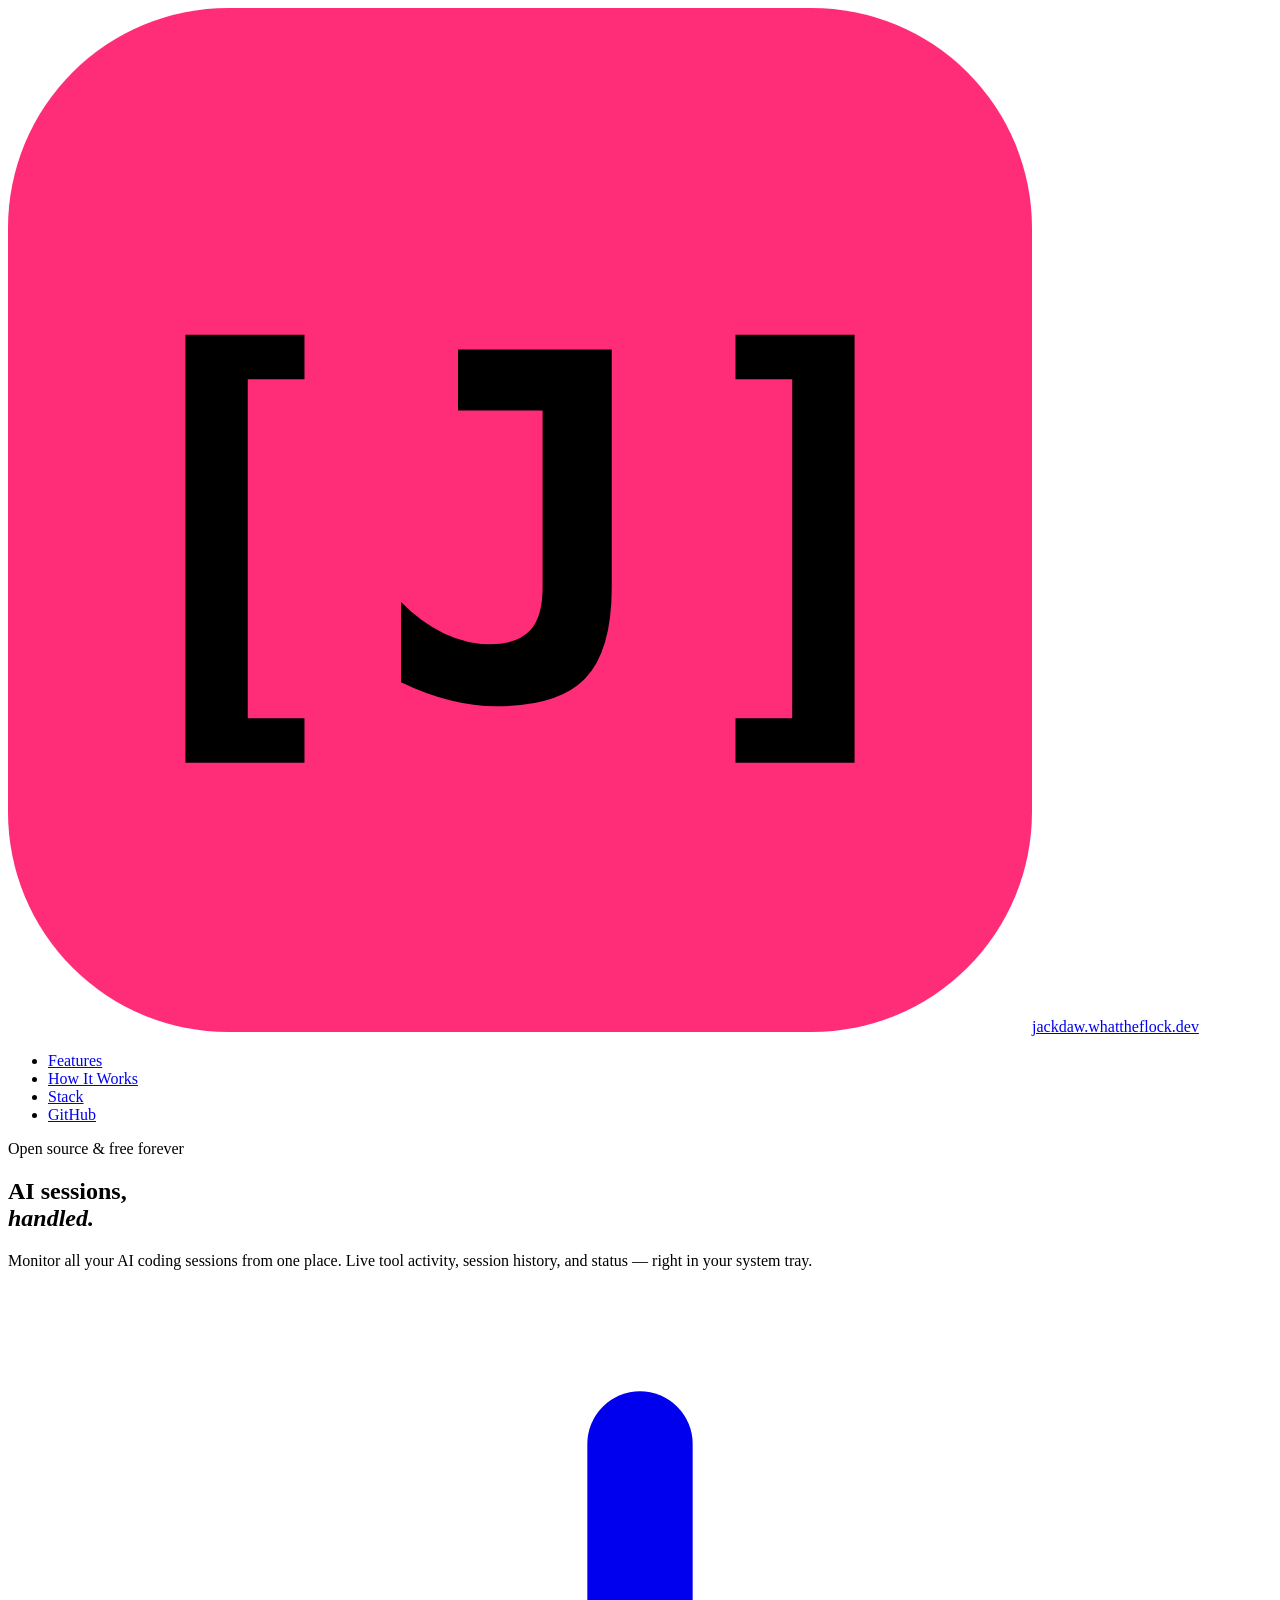
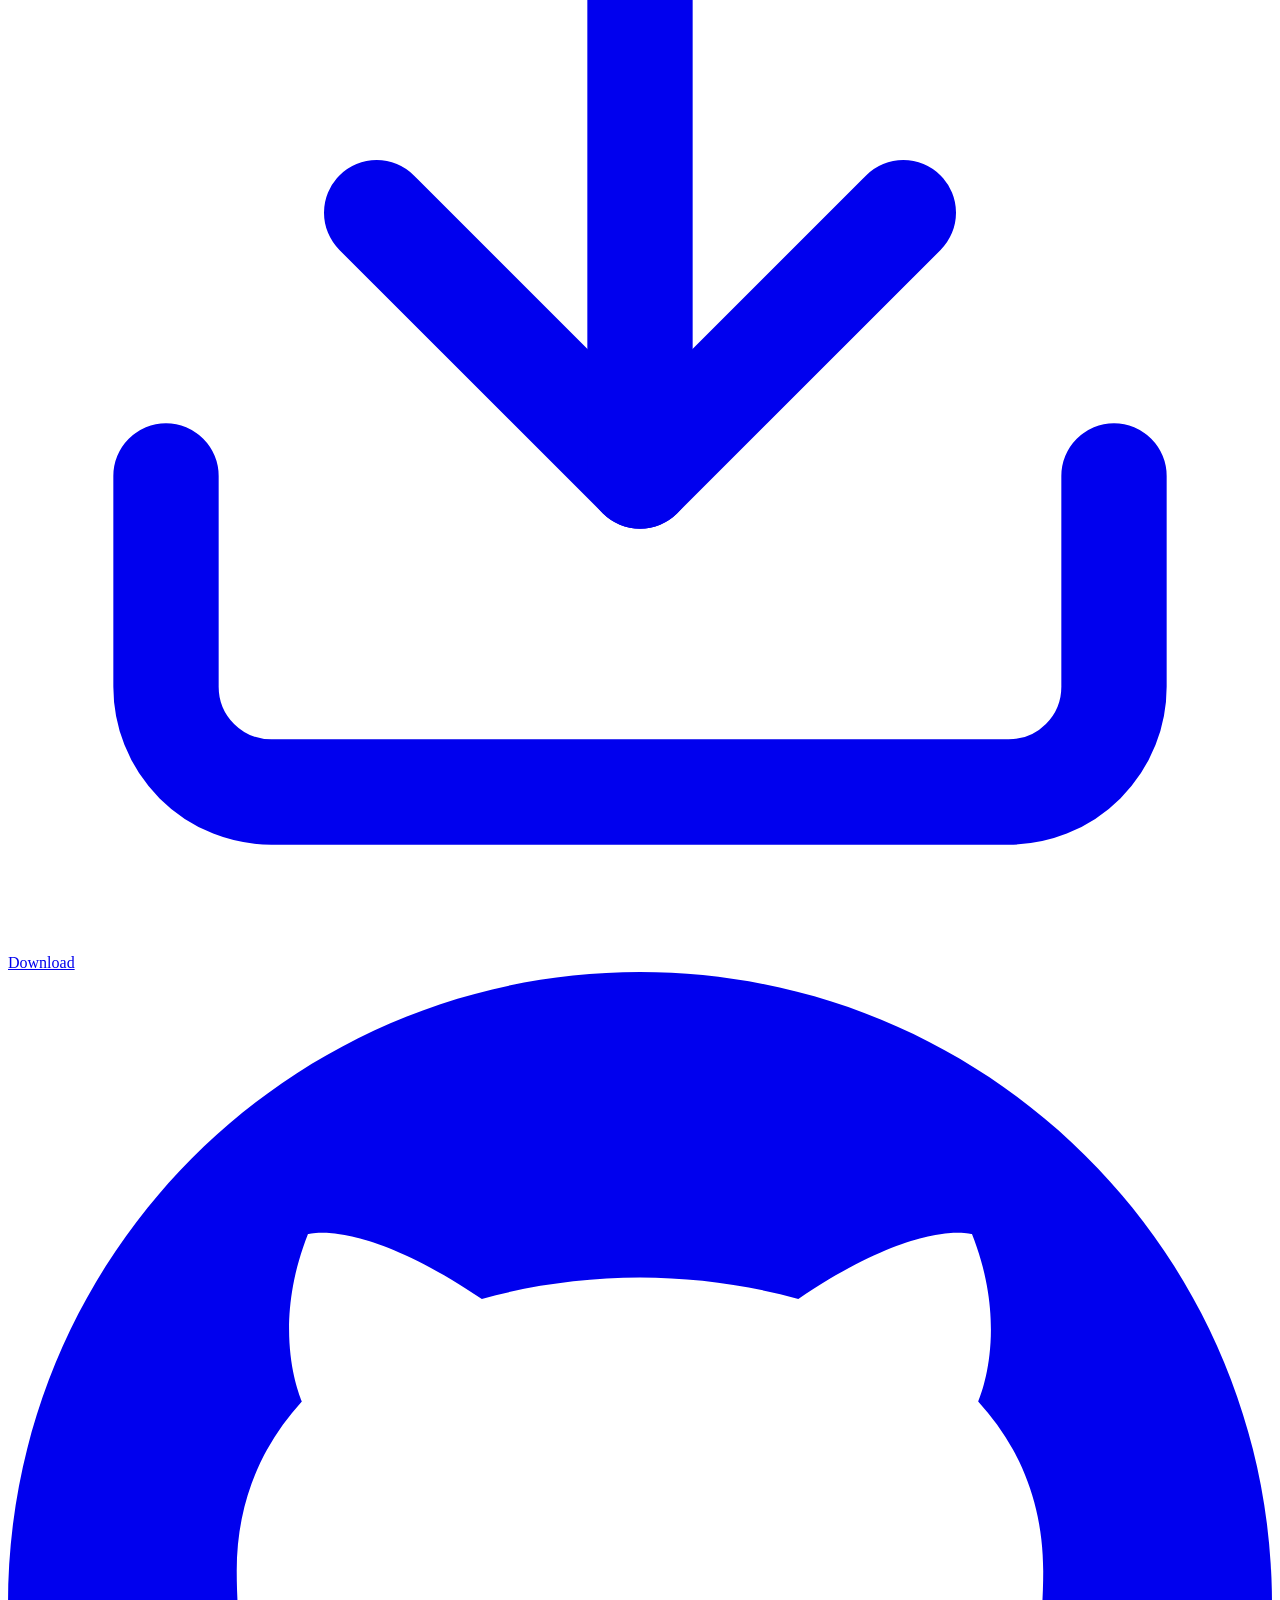
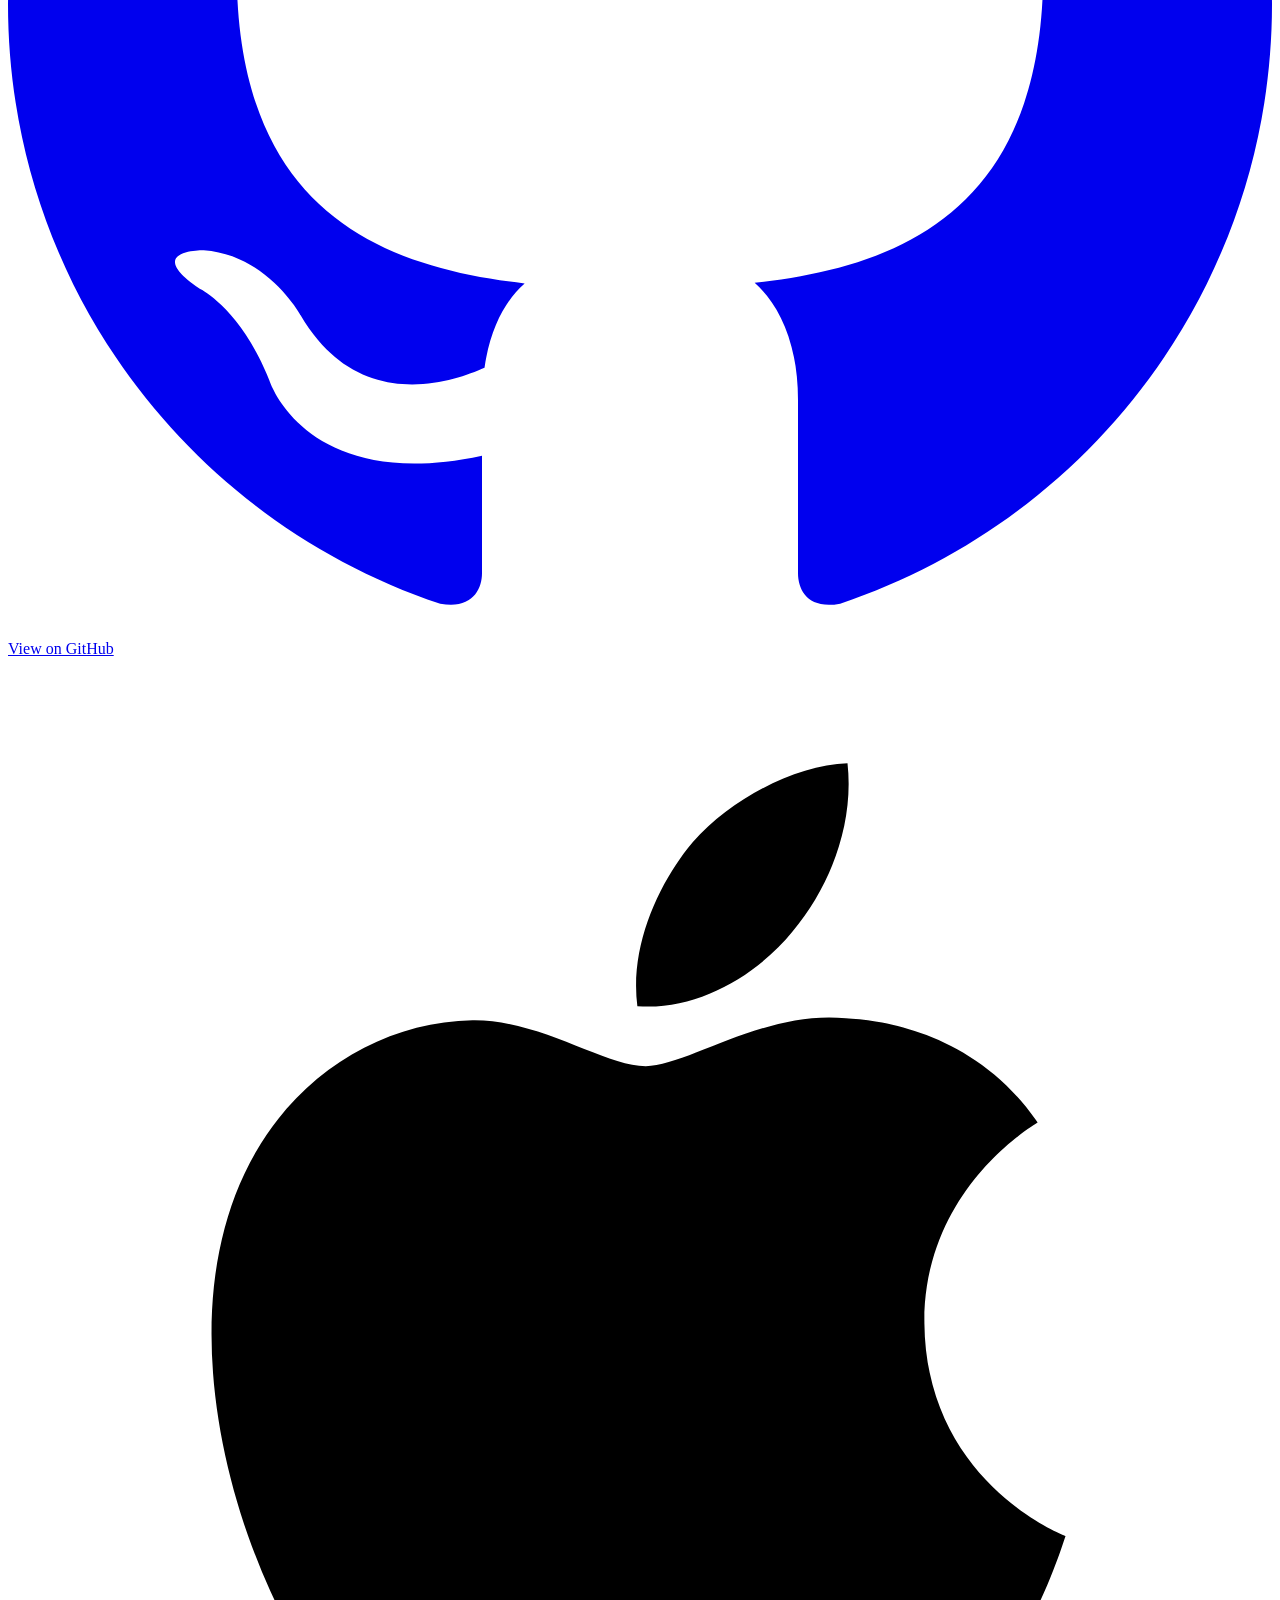
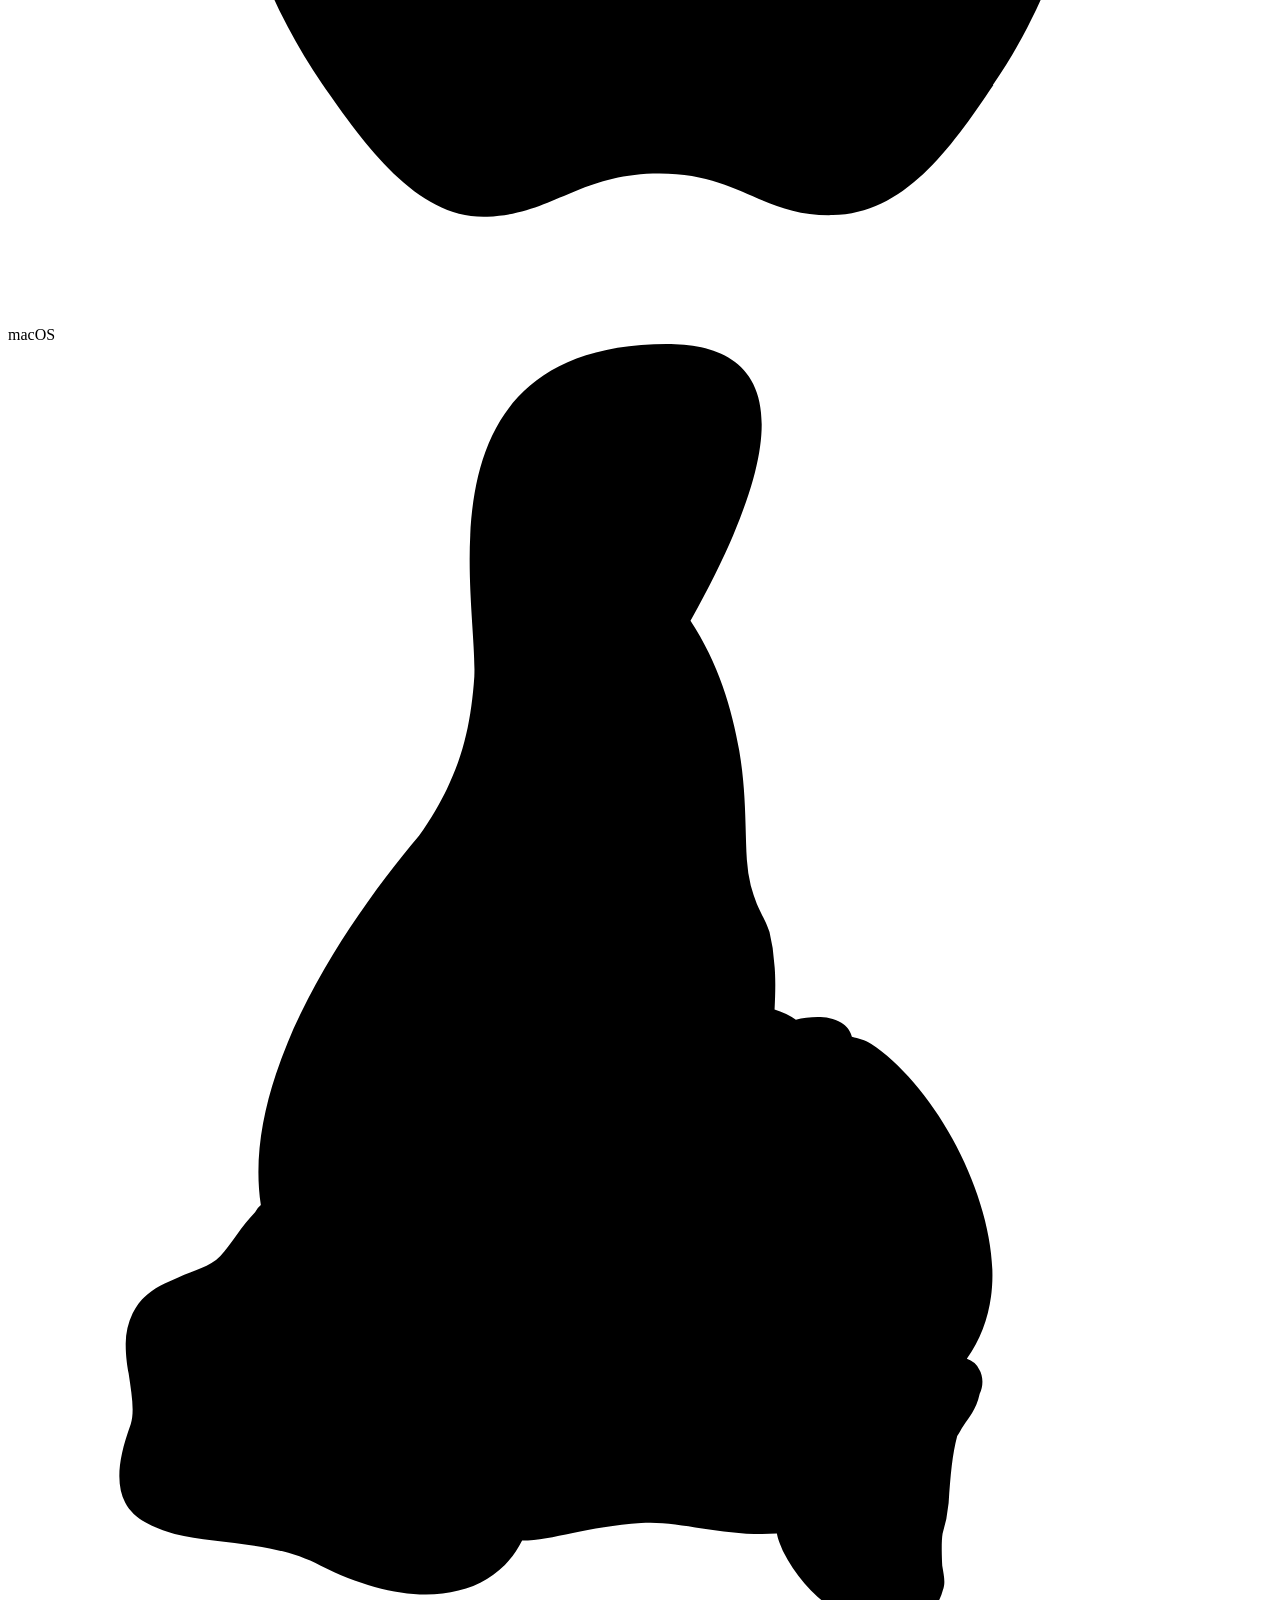
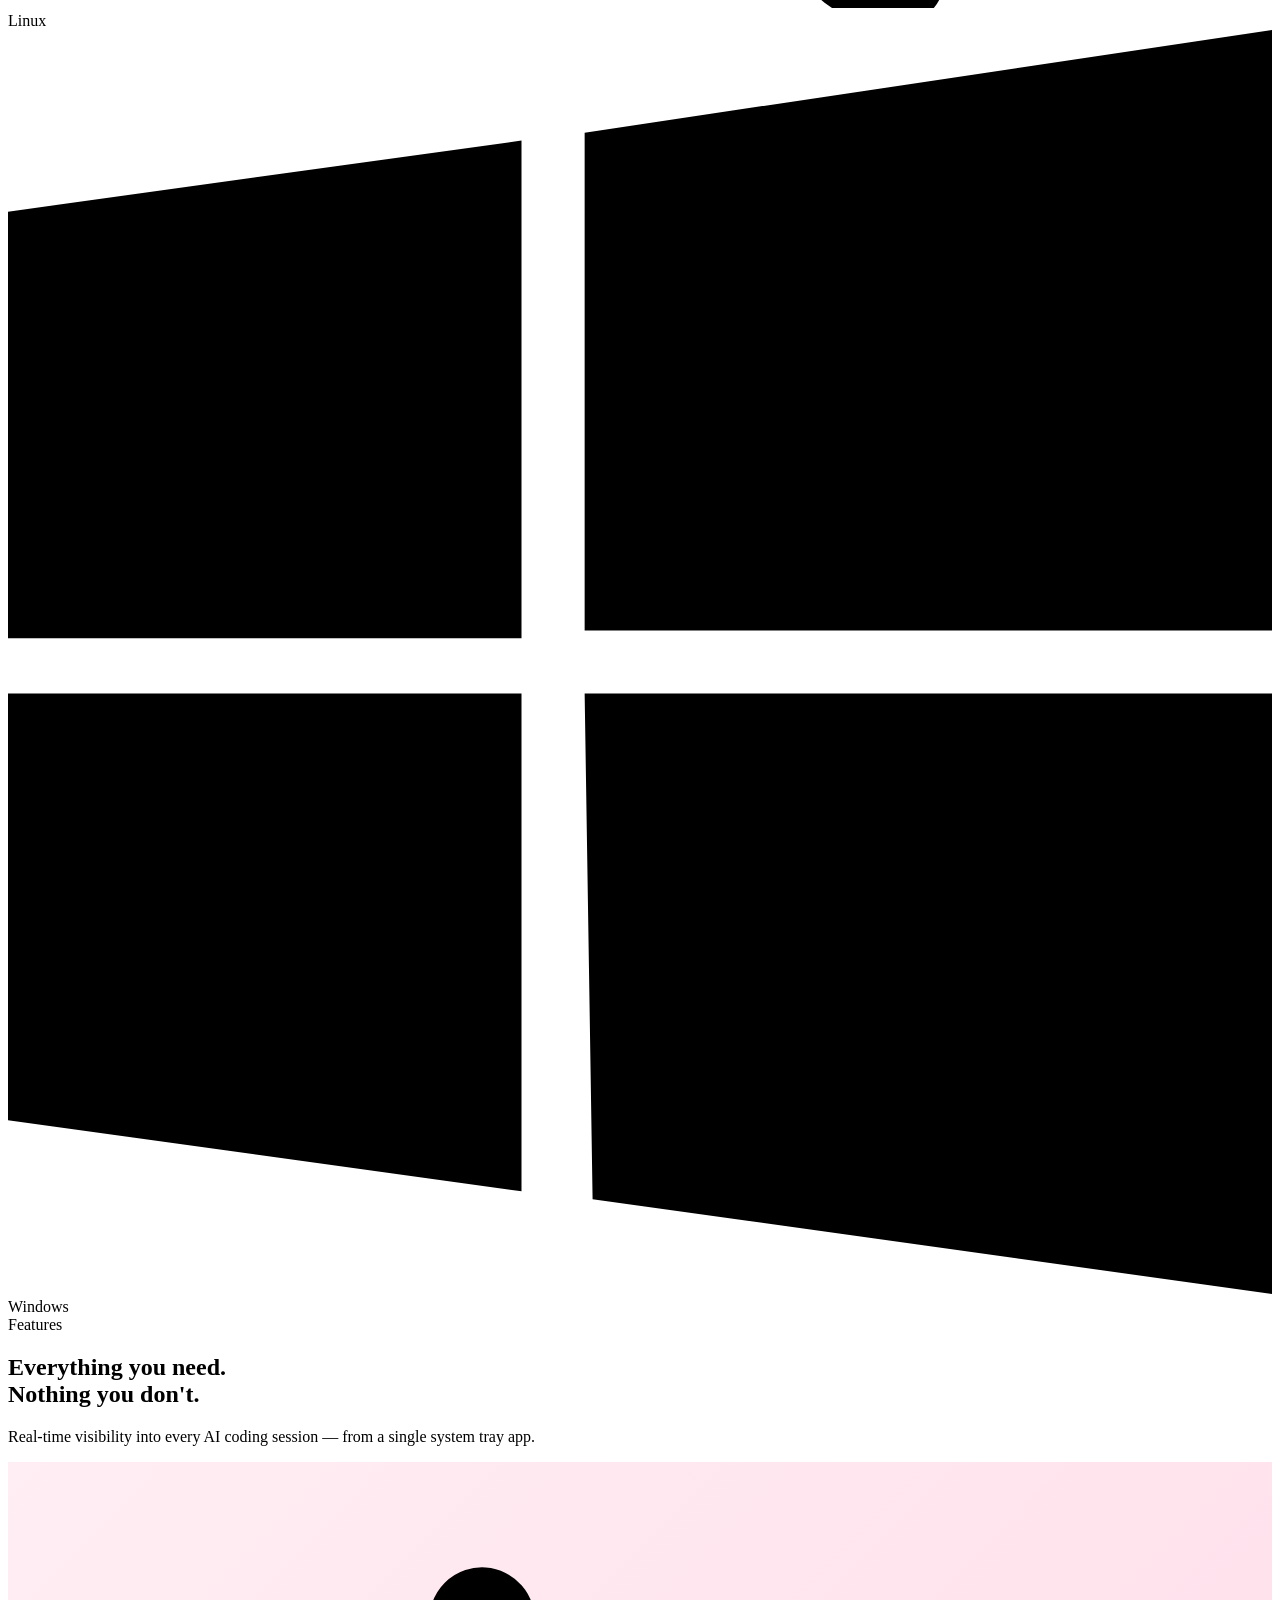
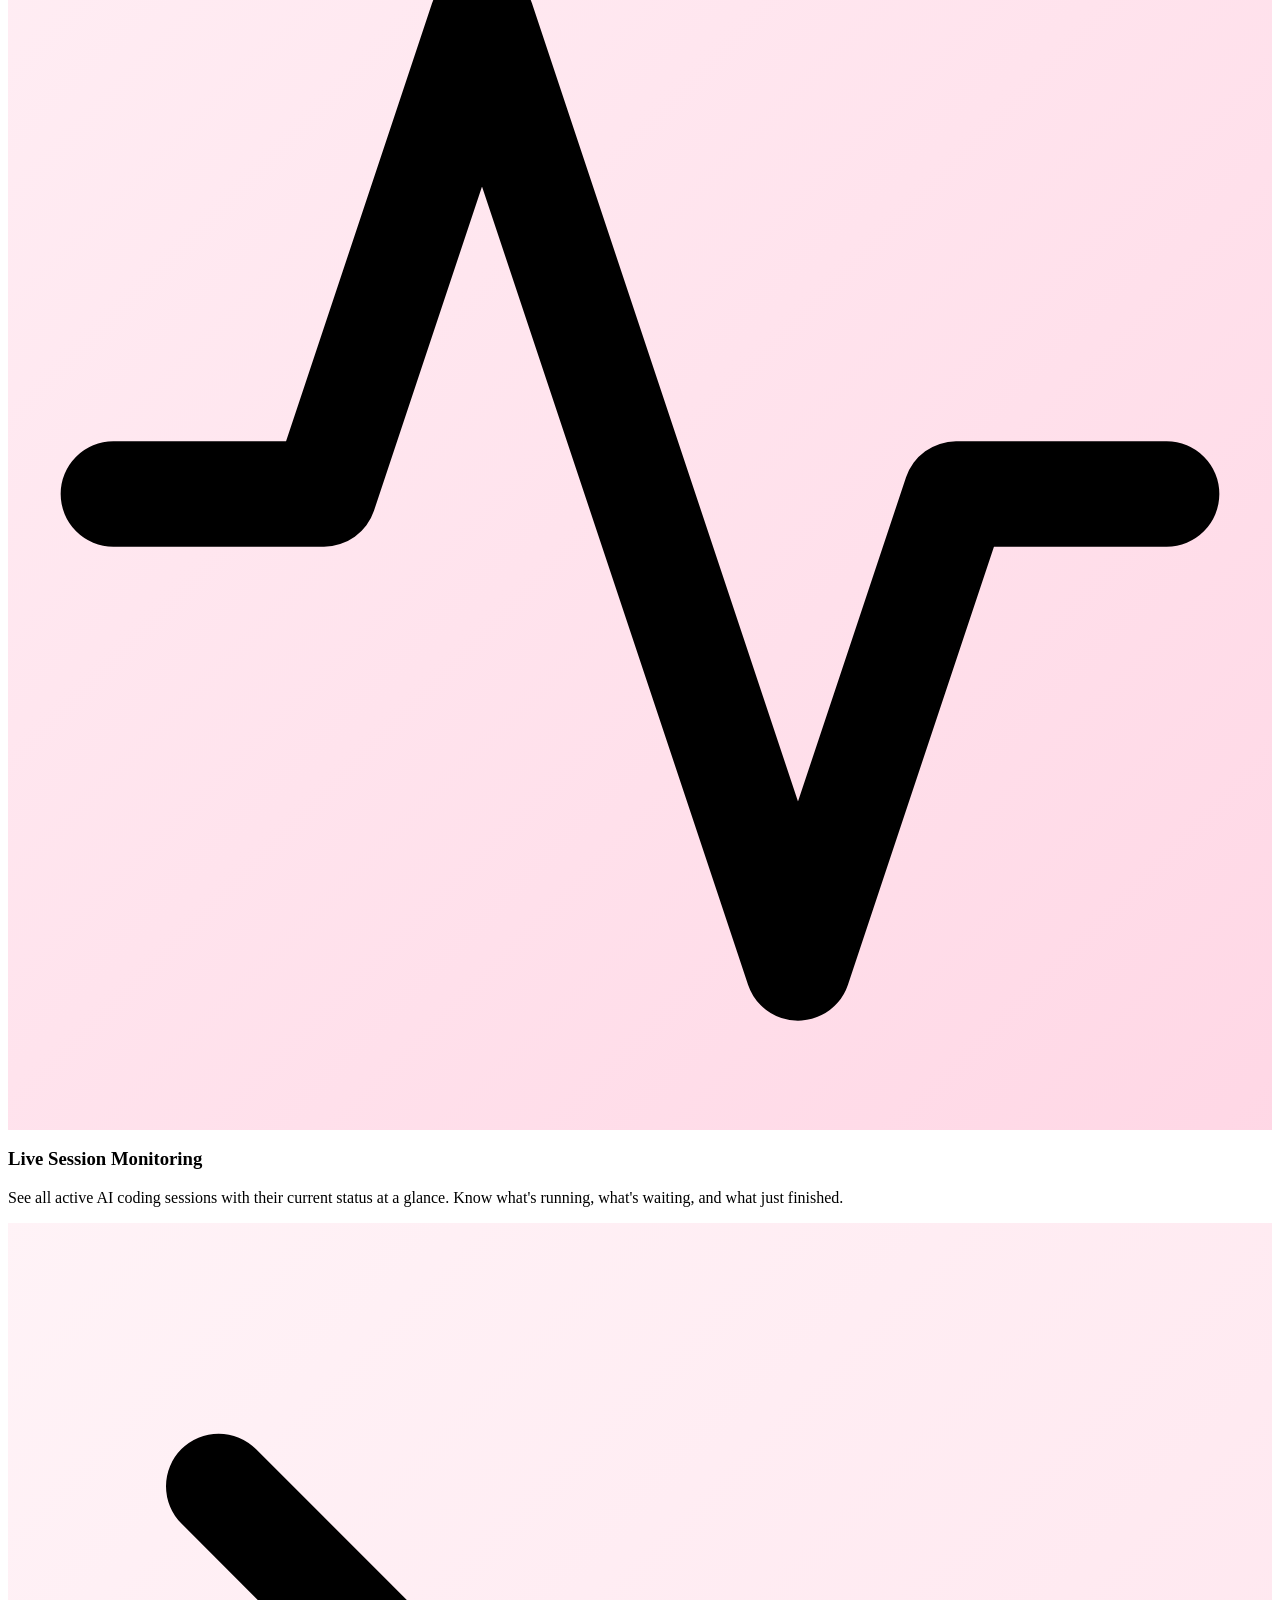
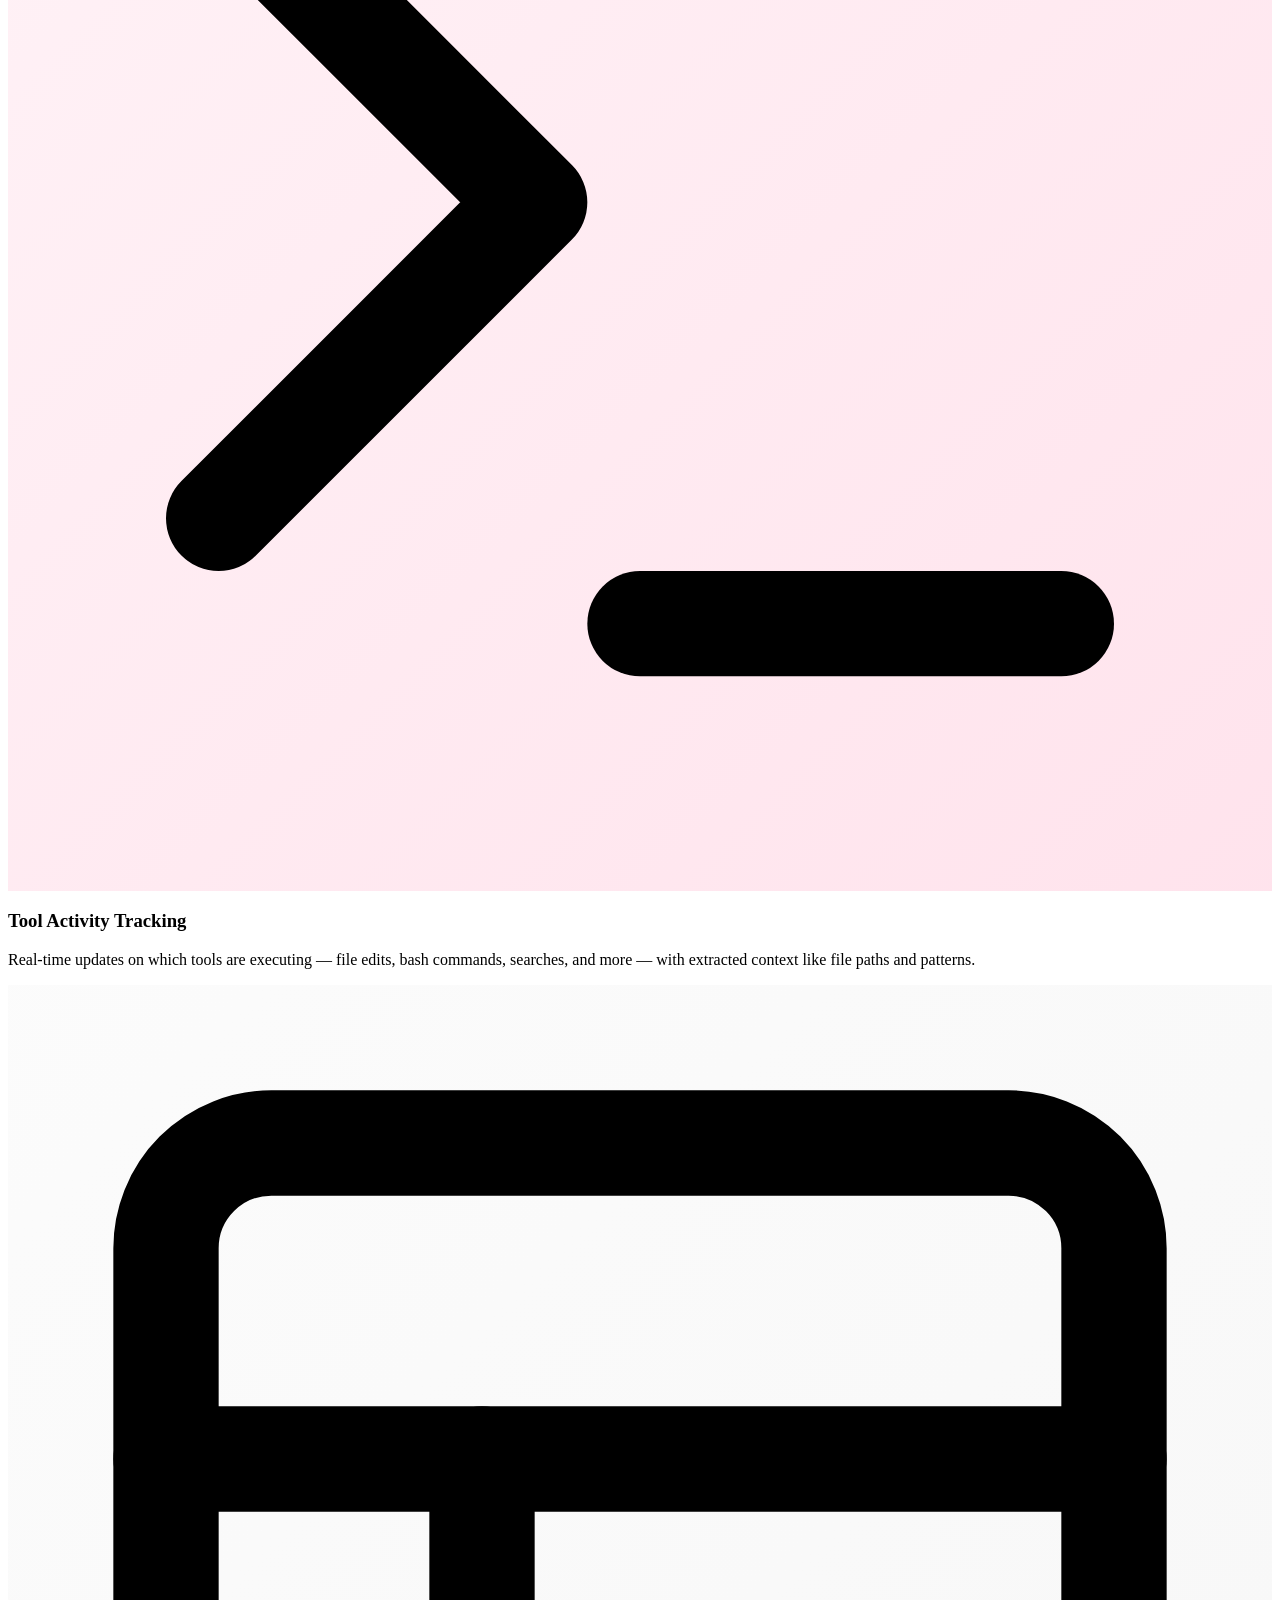
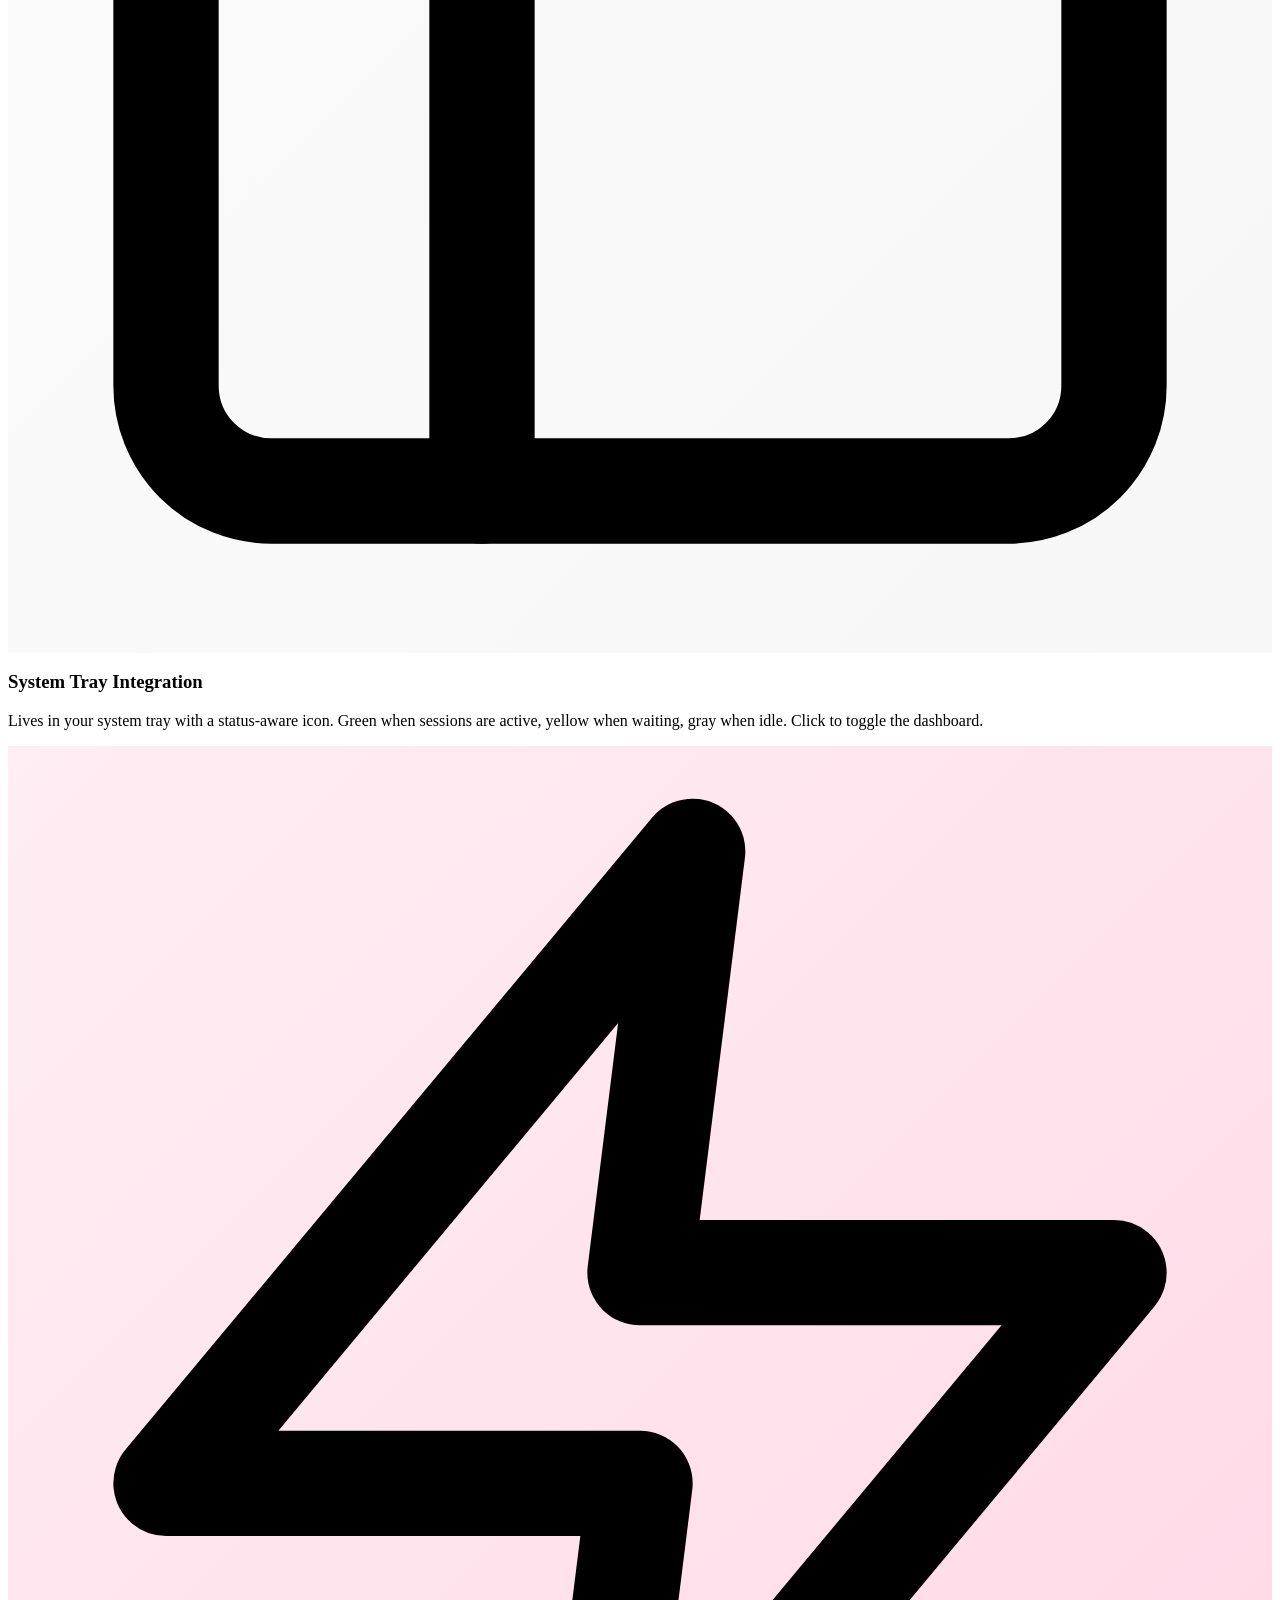
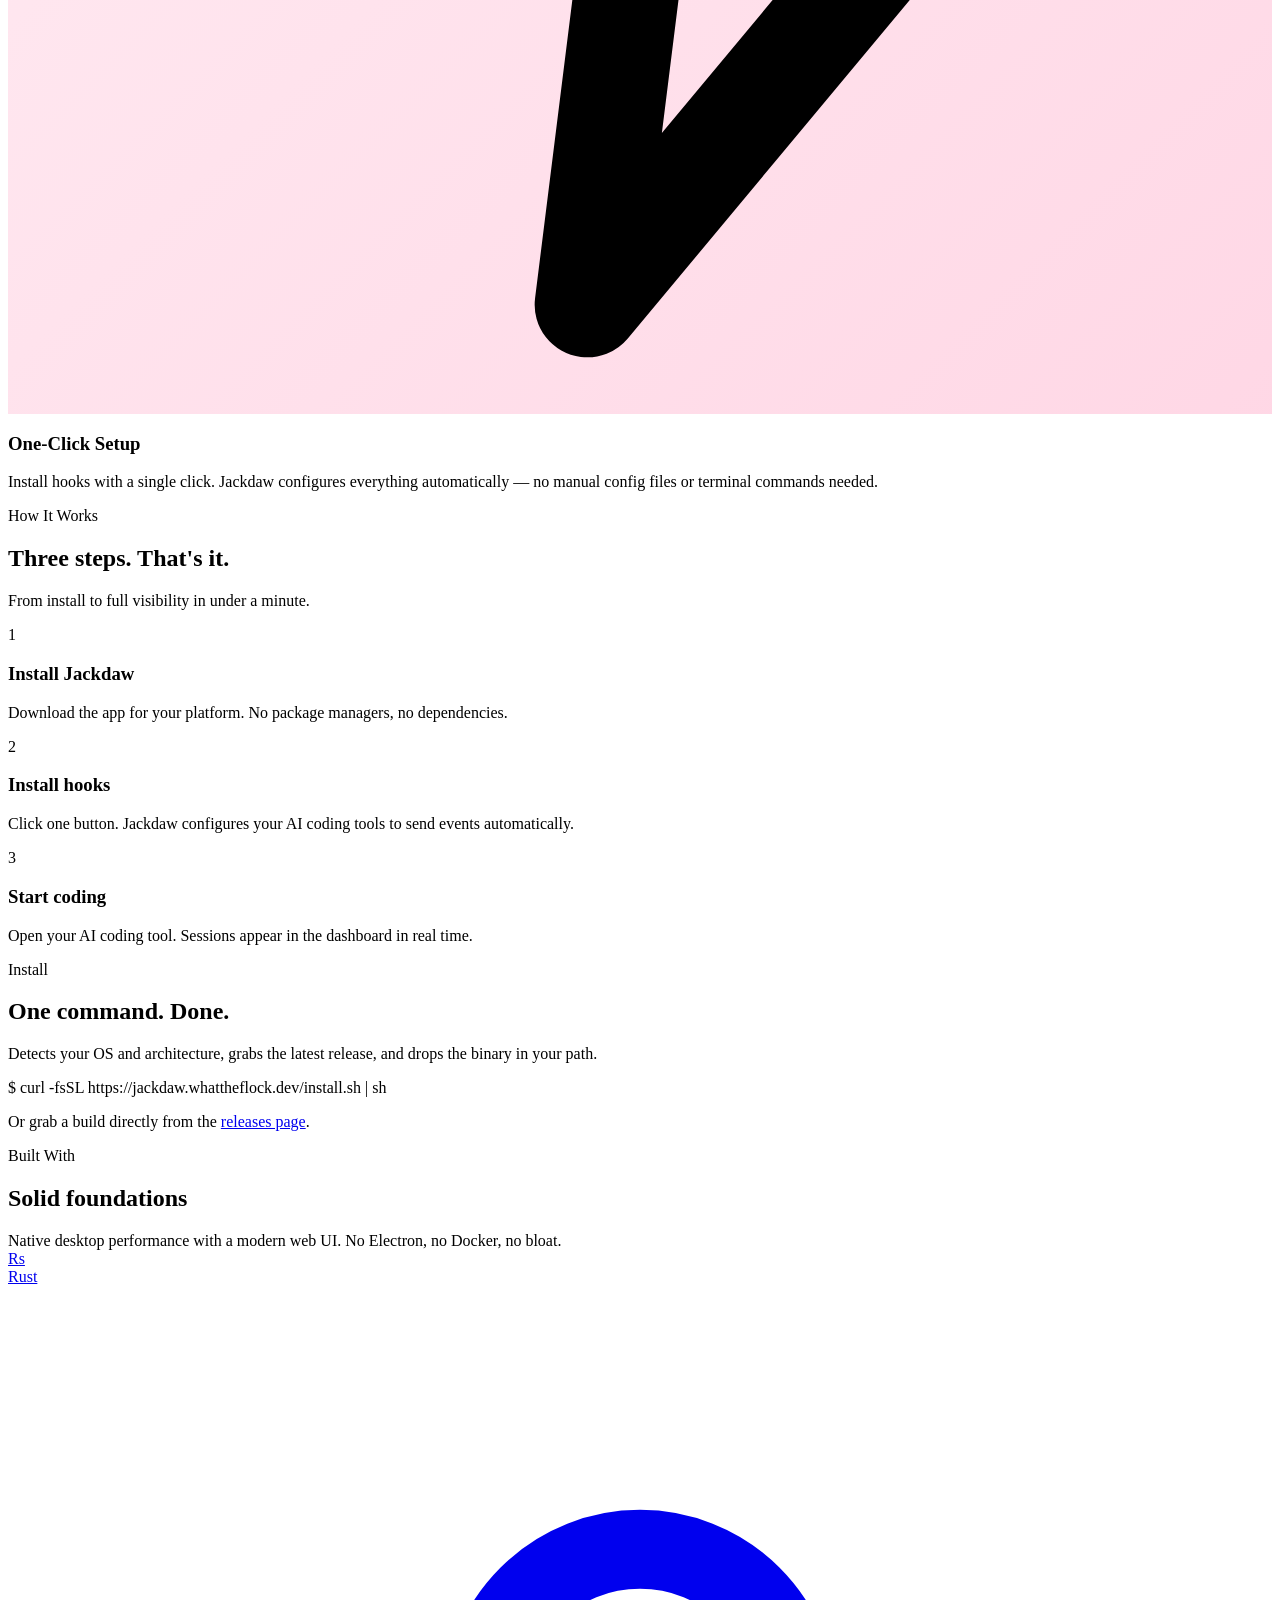
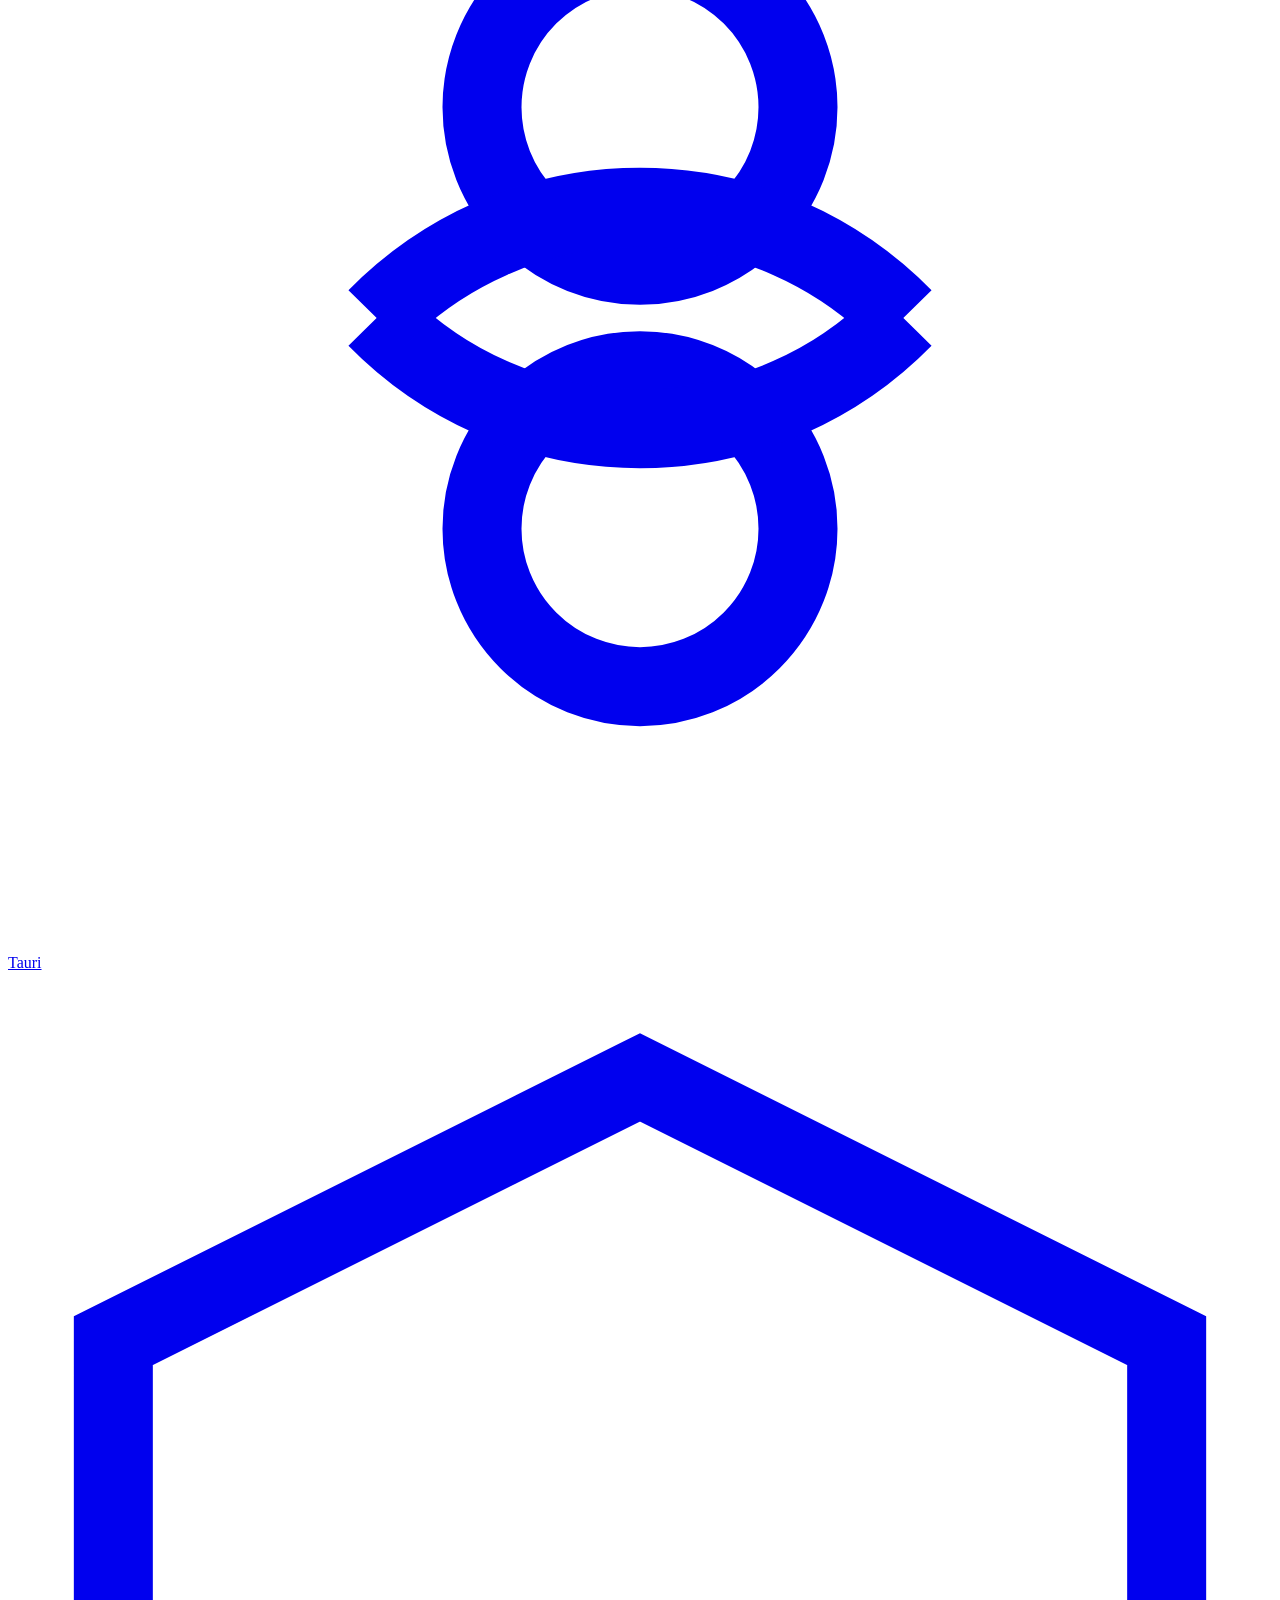
==== commit ee83dedd: "chore: add install instructions" ====
--- a/jackdaw.whattheflock.dev/index.html
+++ b/jackdaw.whattheflock.dev/index.html
@@ -156,6 +156,21 @@
     </div>
   </section>
 
+  <!-- Install -->
+  <section class="install" id="install">
+    <div class="container">
+      <div class="install-inner reveal">
+        <div class="section-label">Install</div>
+        <h2 class="section-title">One command. Done.</h2>
+        <p class="section-desc">Detects your OS and architecture, grabs the latest release, and drops the binary in your path.</p>
+        <div class="install-code">
+          <span class="install-prompt">$ </span>curl -fsSL https://jackdaw.whattheflock.dev/install.sh | sh
+        </div>
+        <p class="install-note">Or grab a build directly from the <a href="https://github.com/andybarilla/jackdaw/releases">releases page</a>.</p>
+      </div>
+    </div>
+  </section>
+
   <!-- Tech -->
   <section class="tech" id="tech">
     <div class="container">
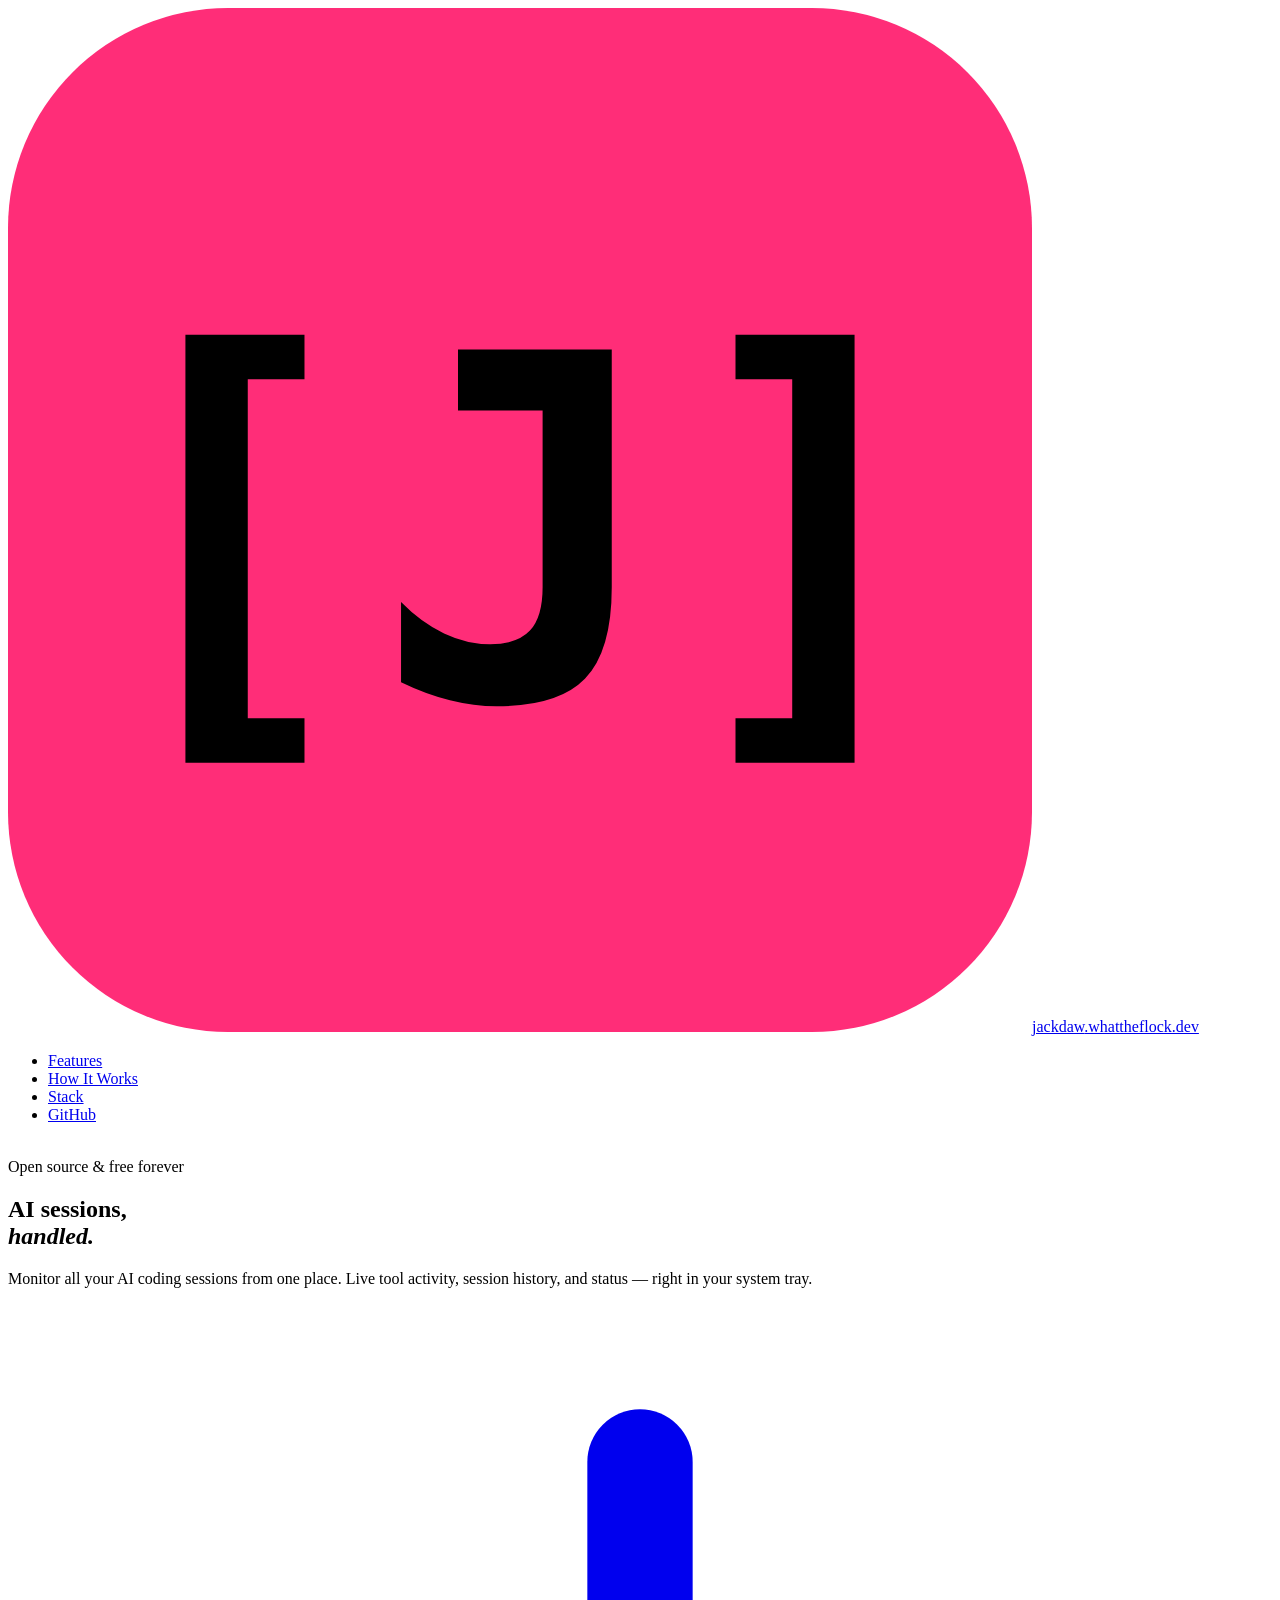
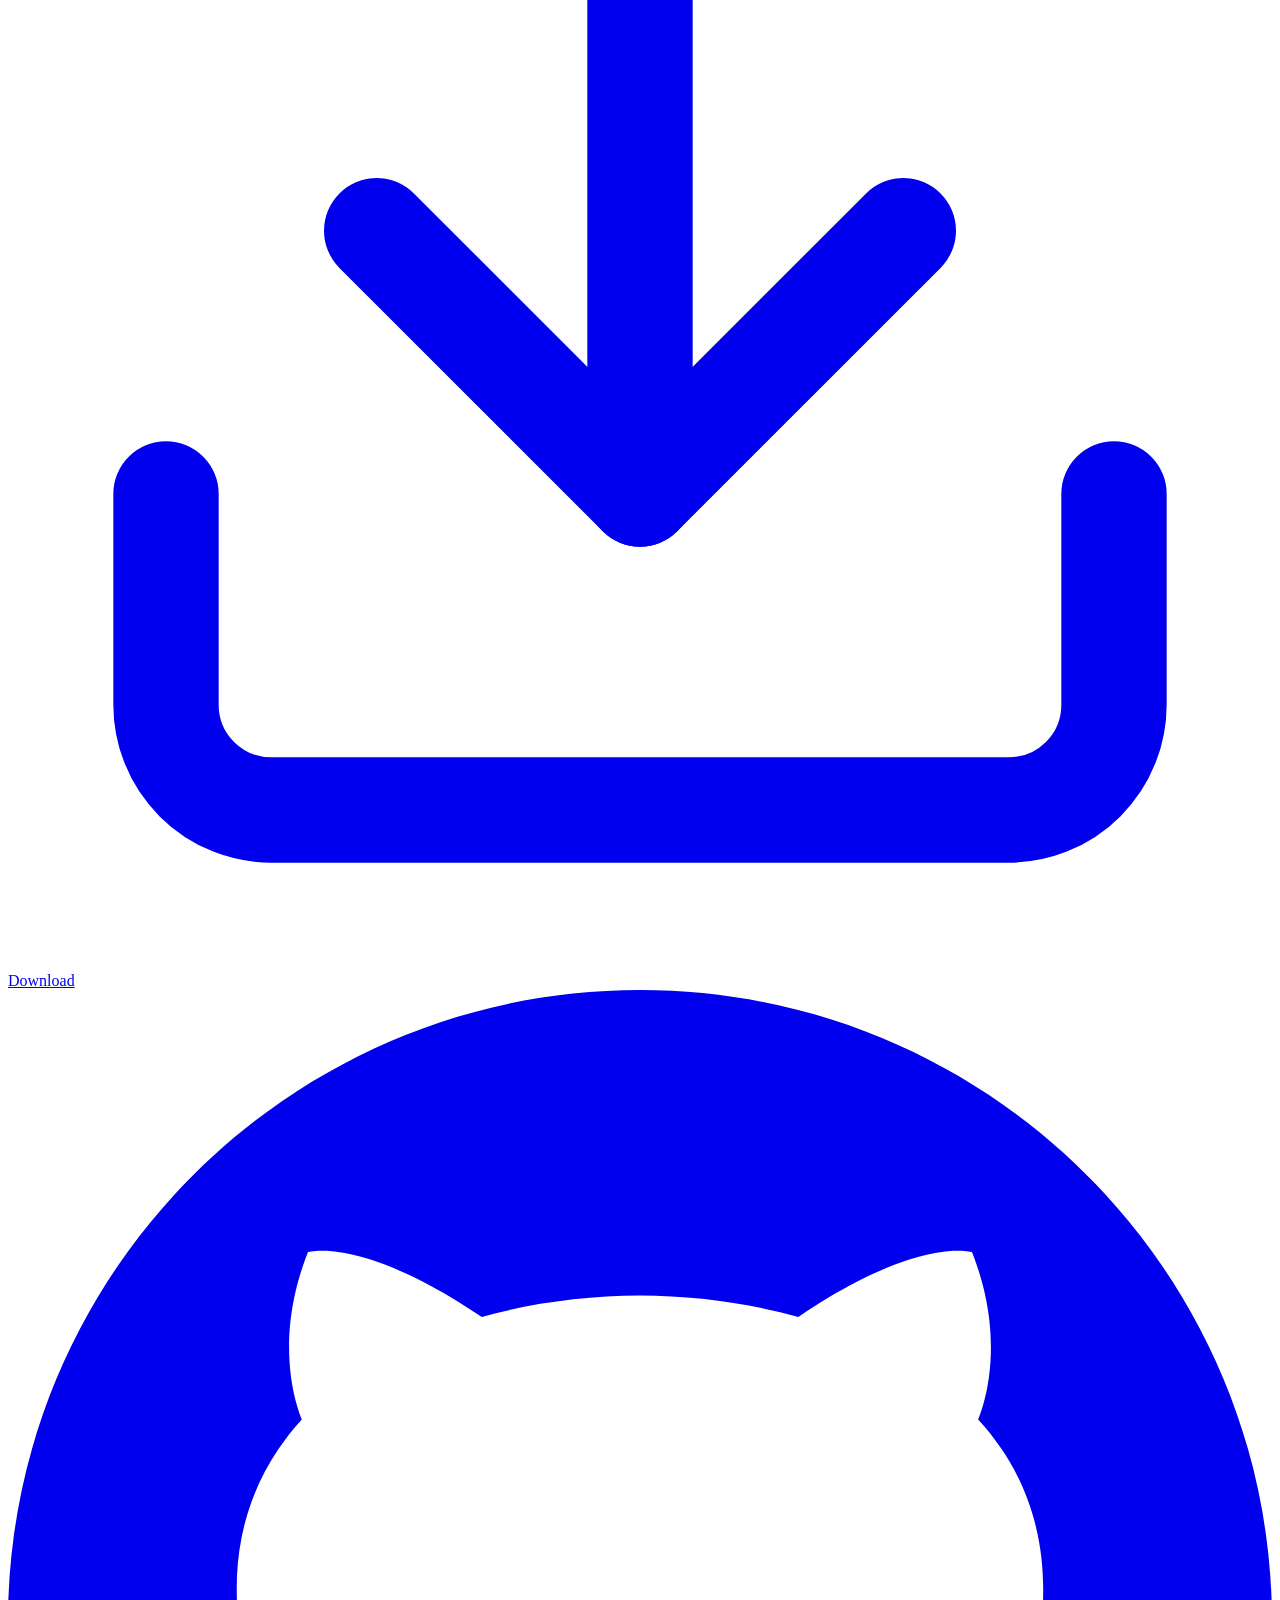
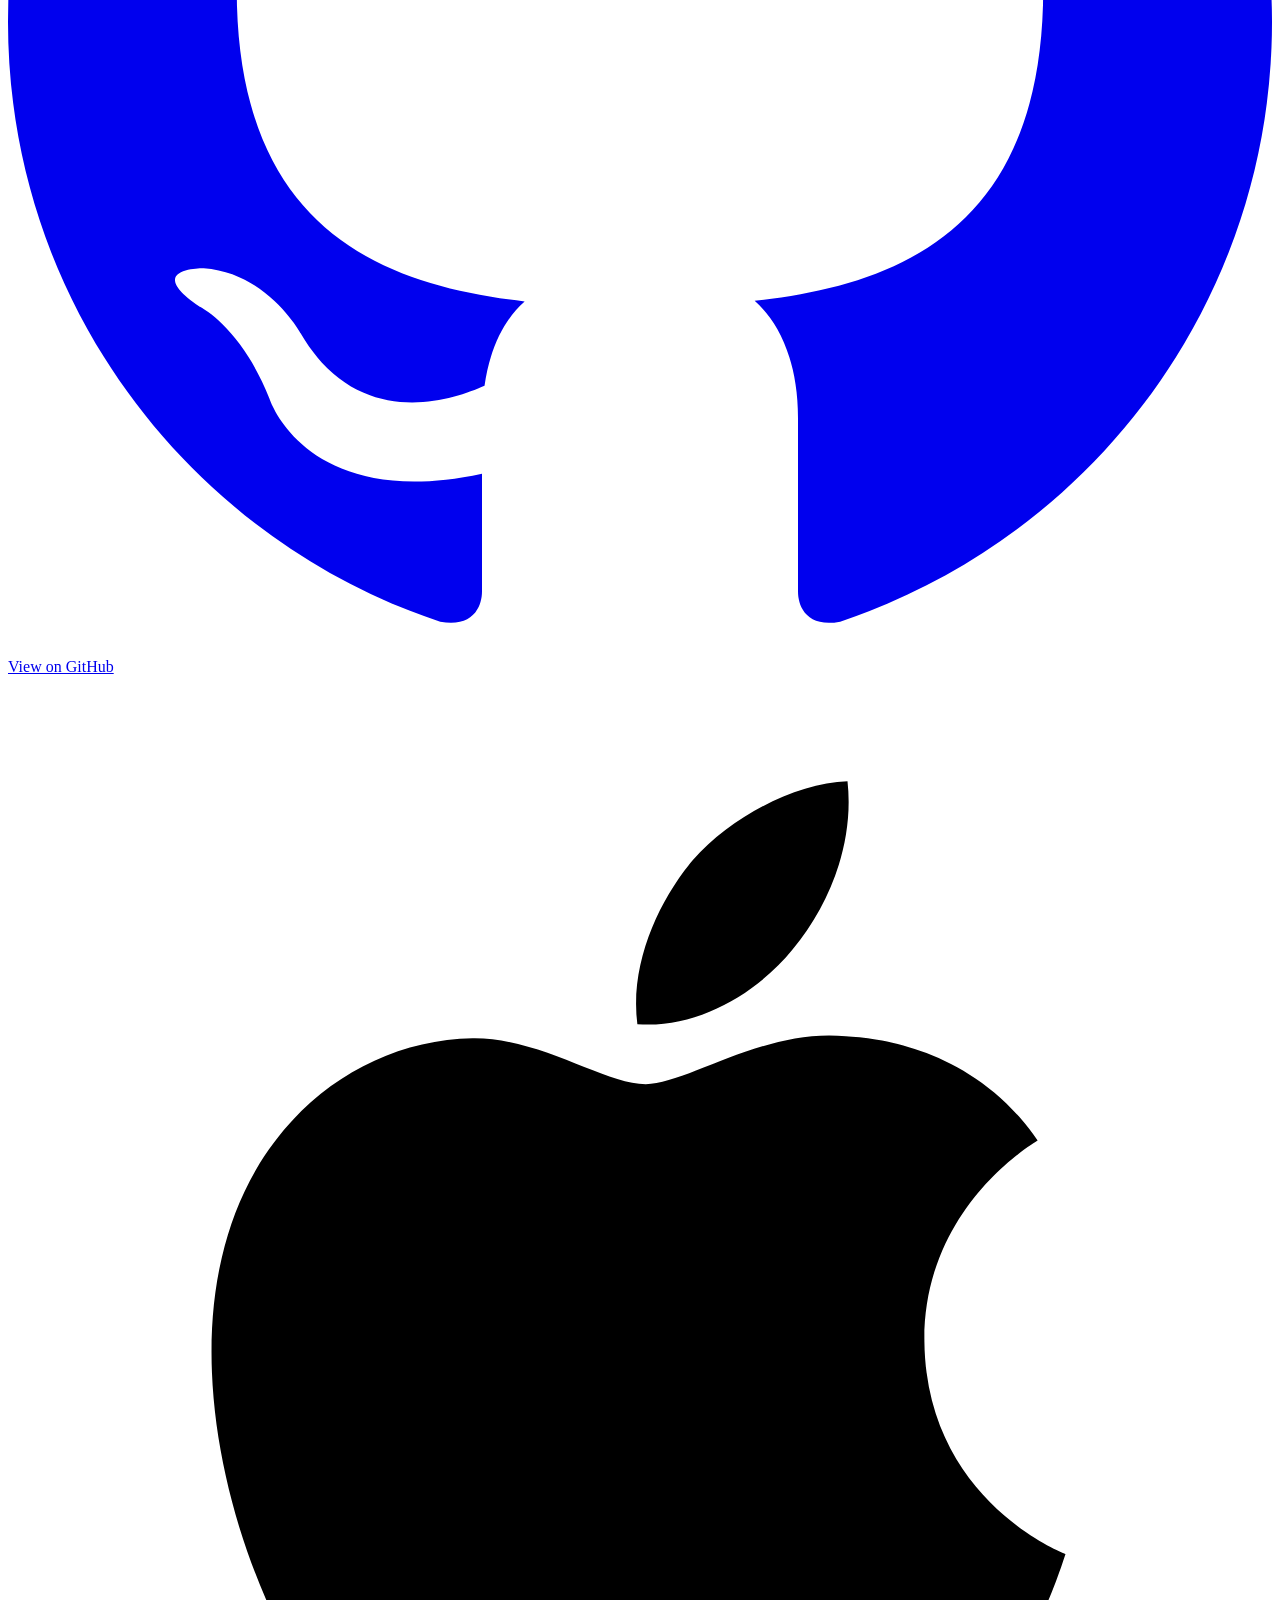
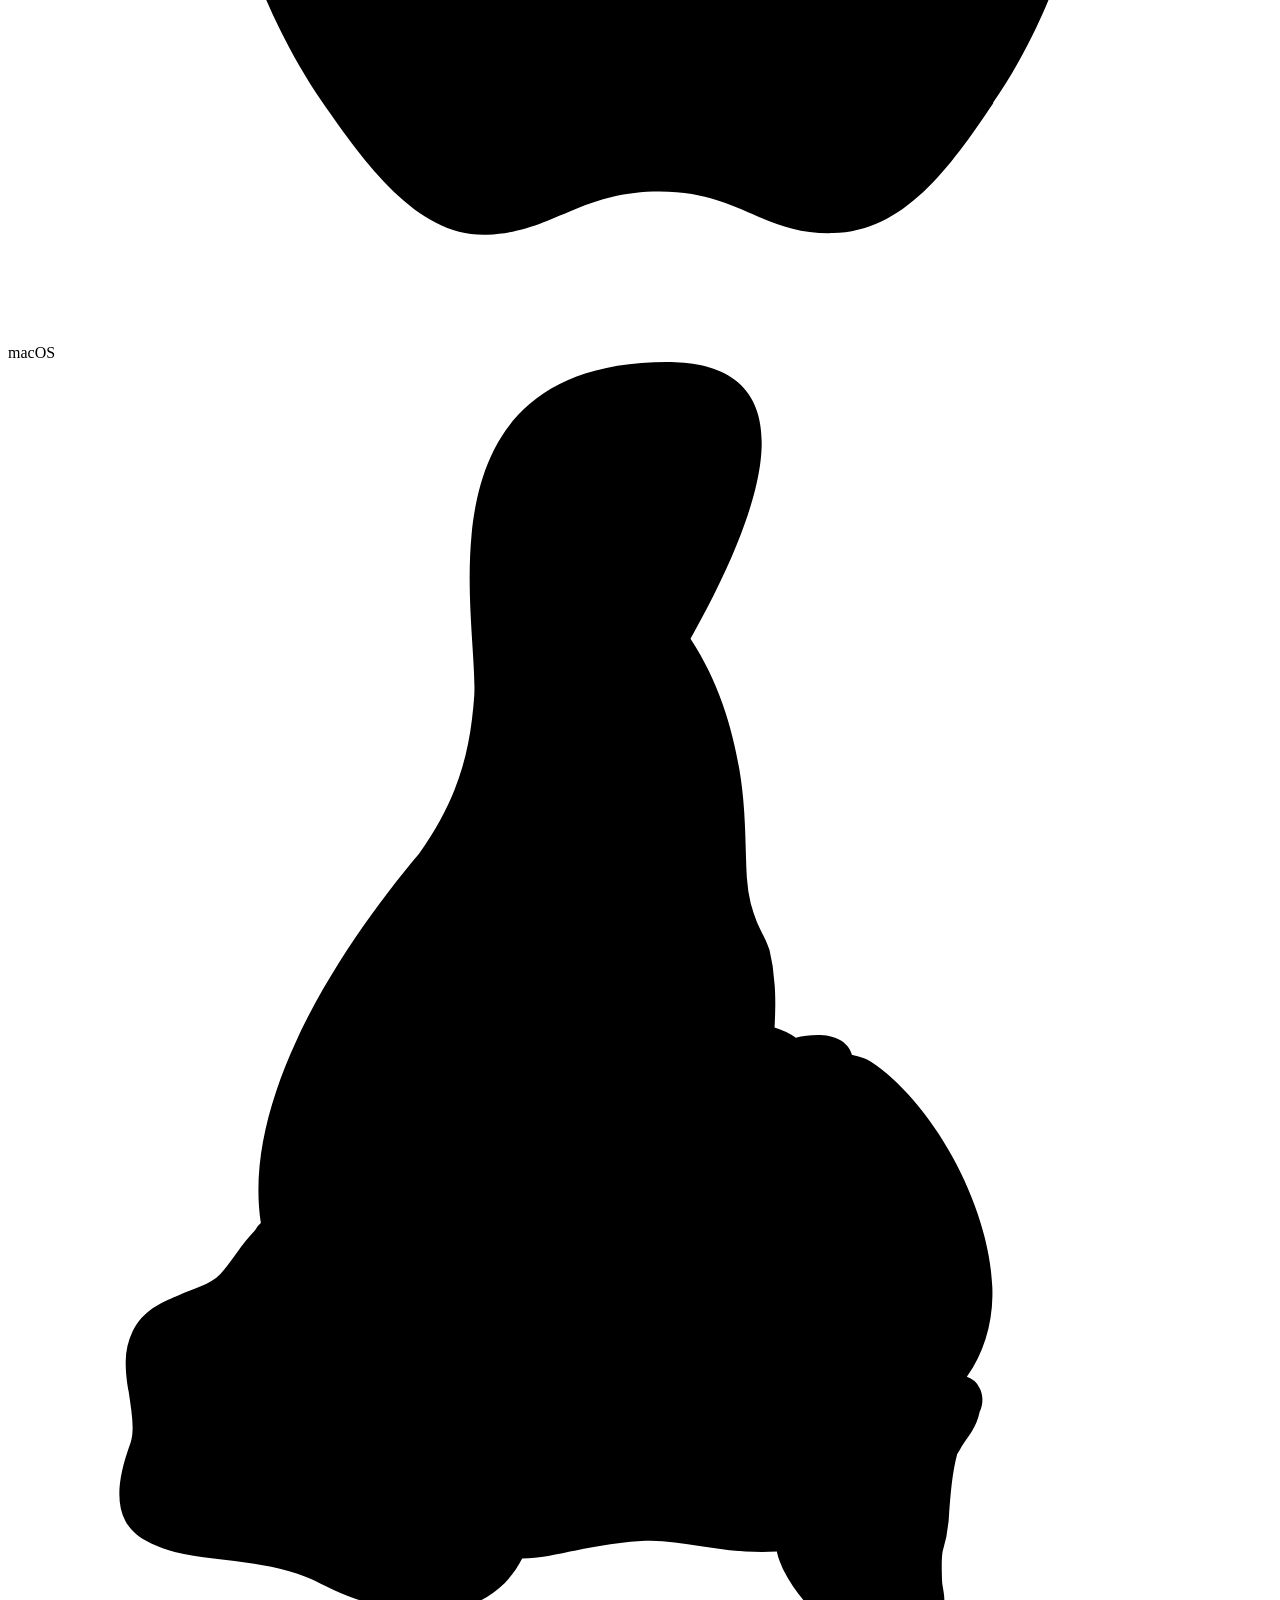
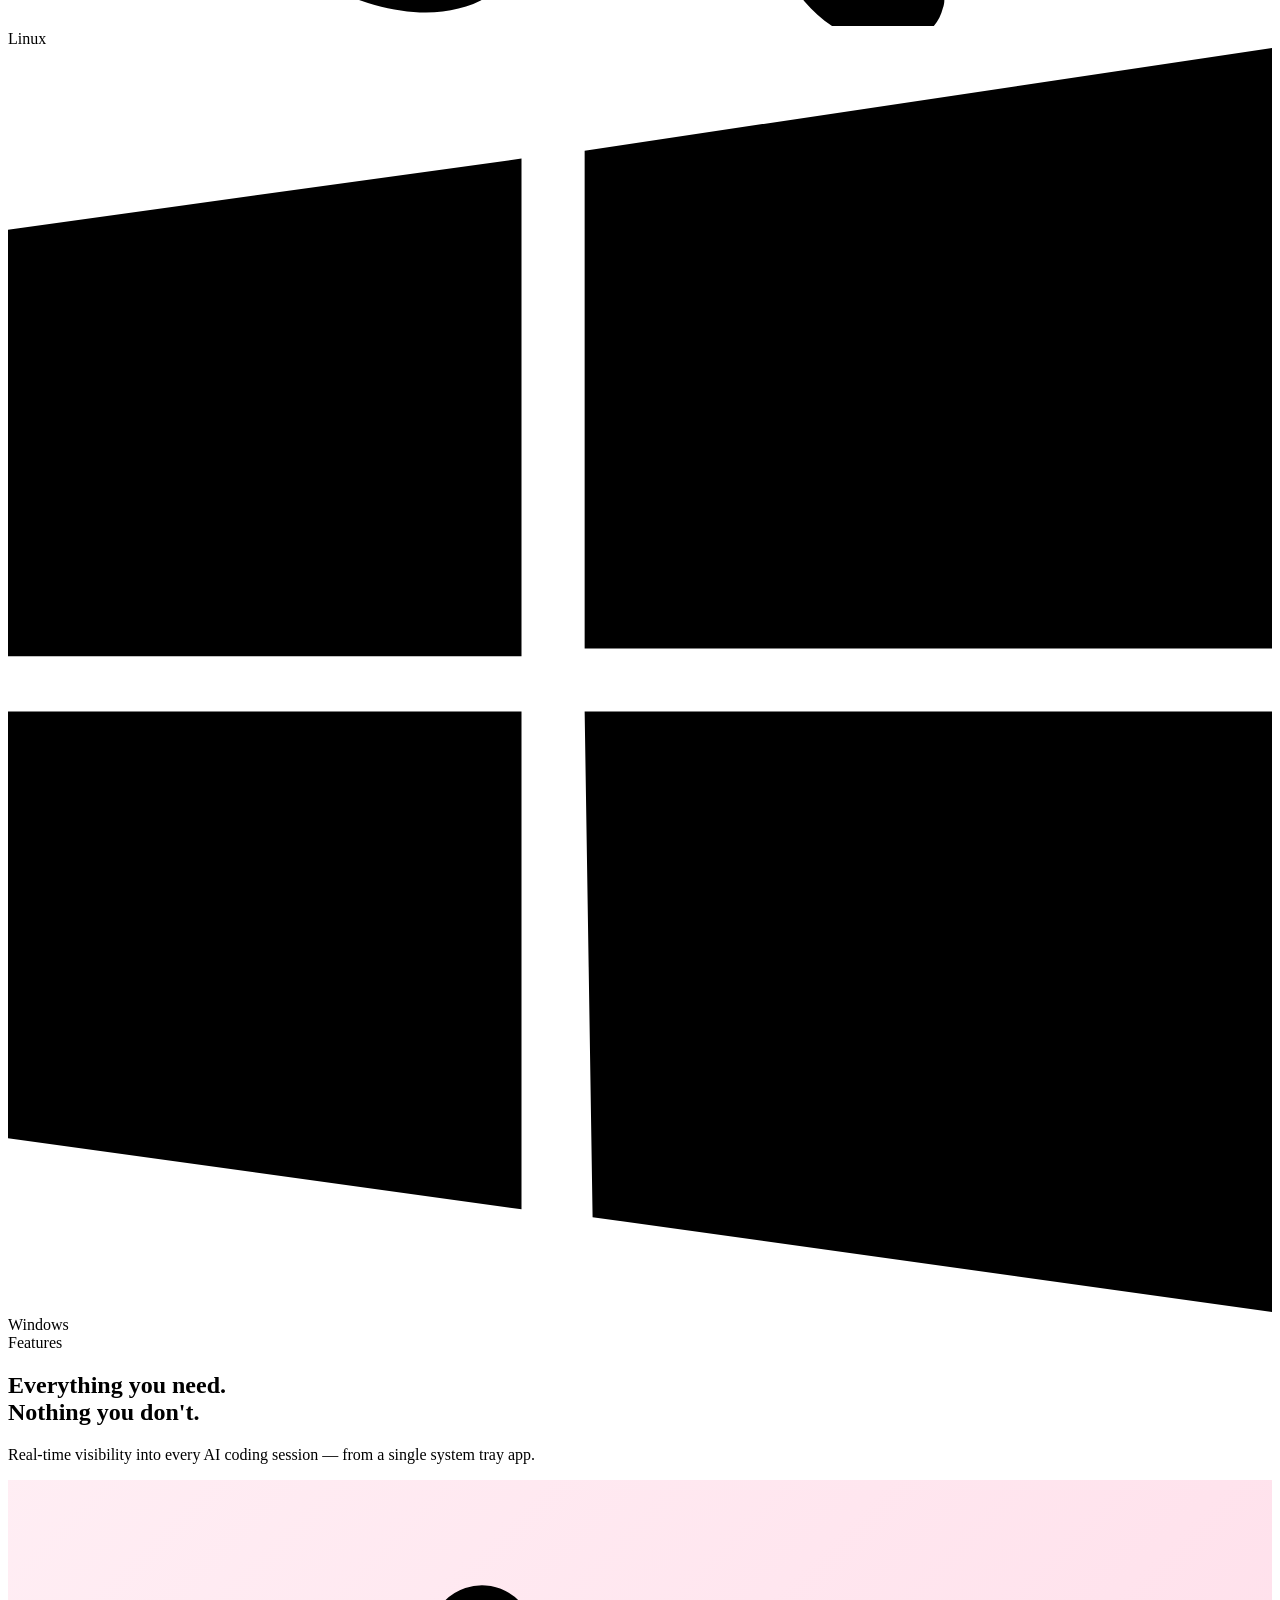
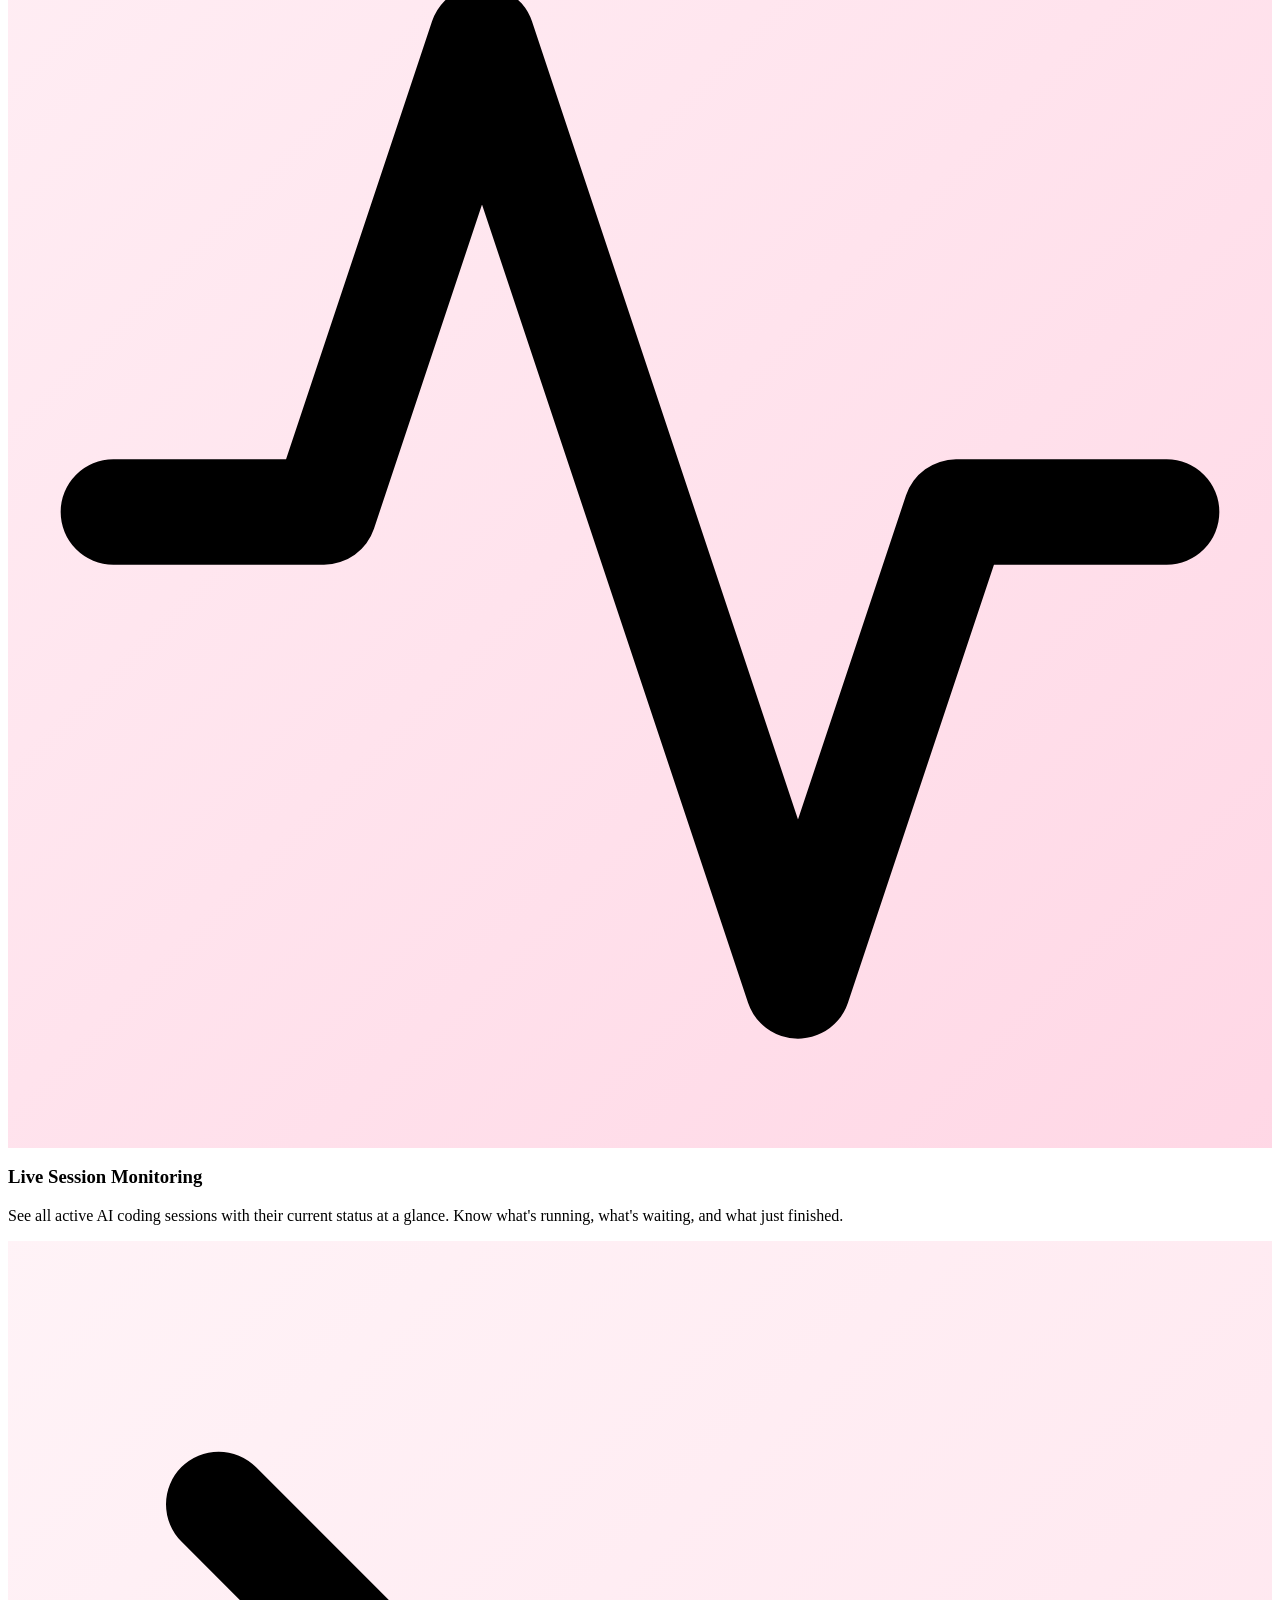
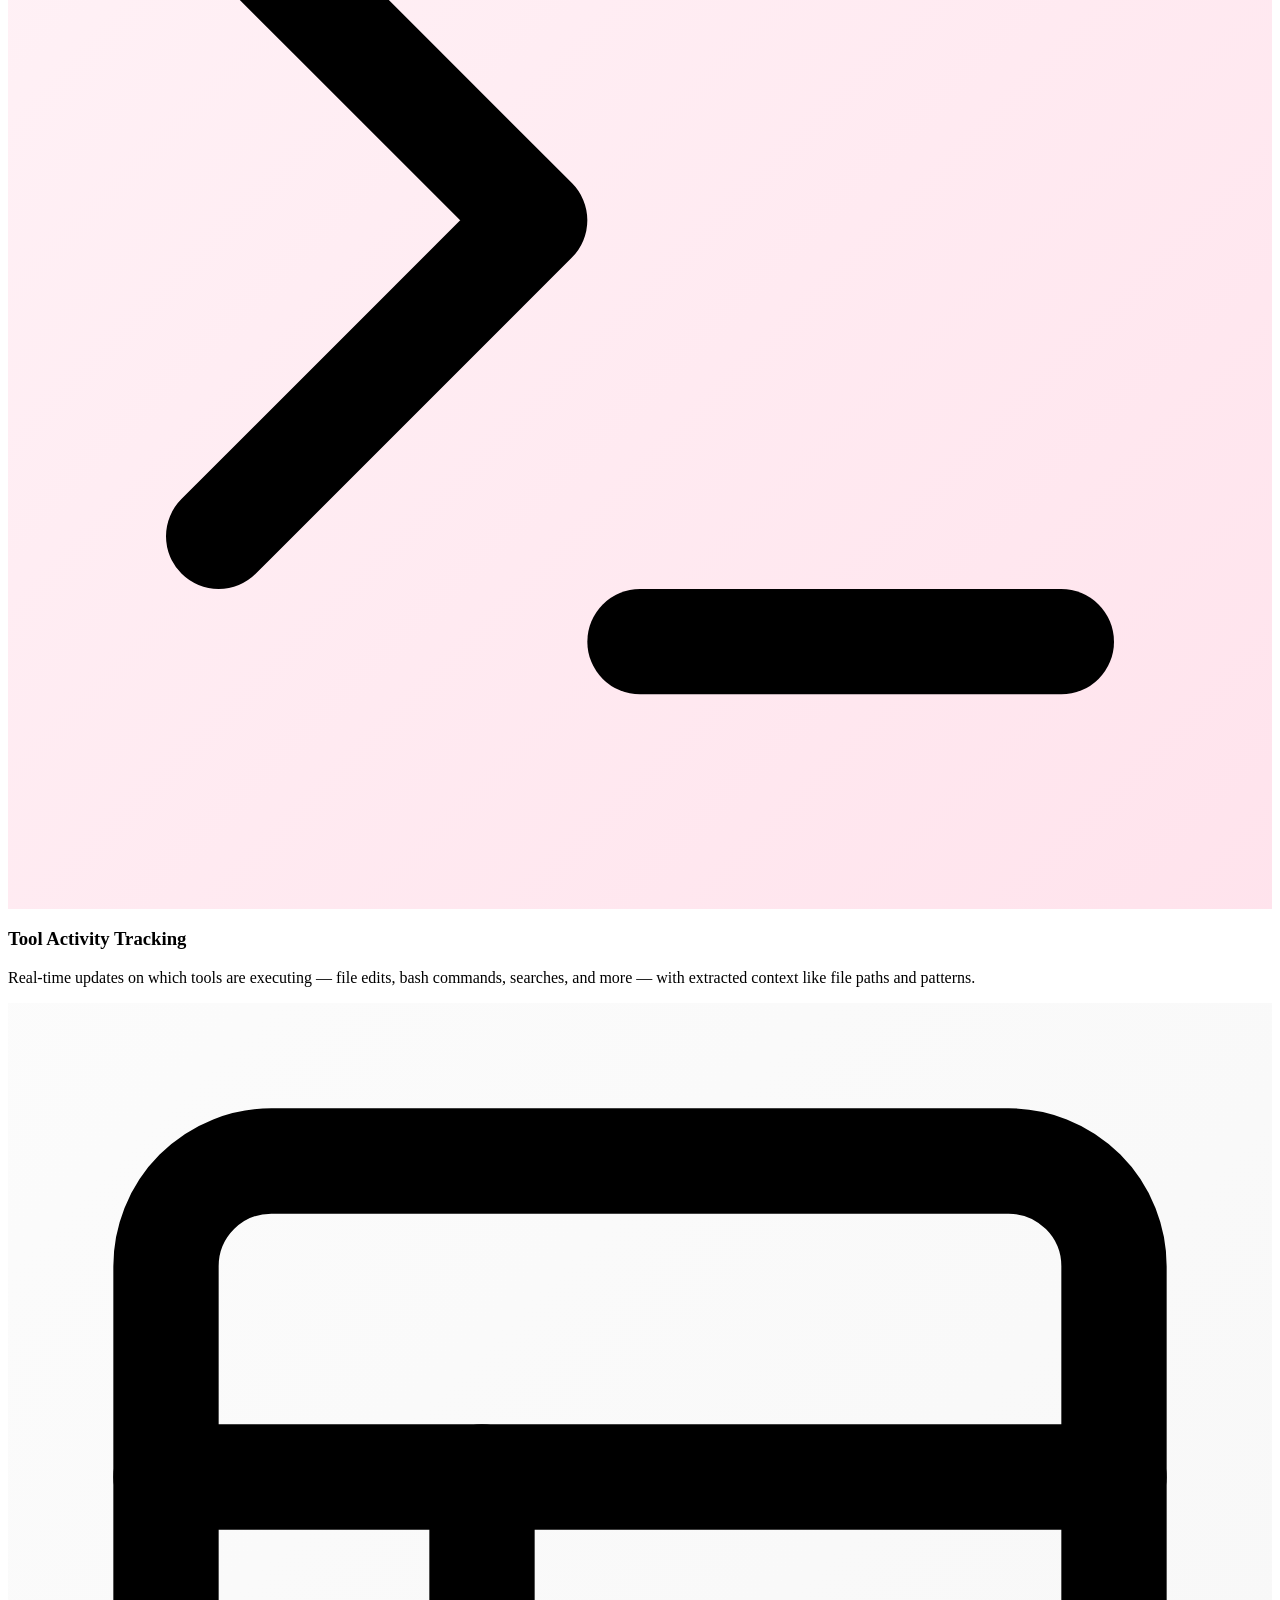
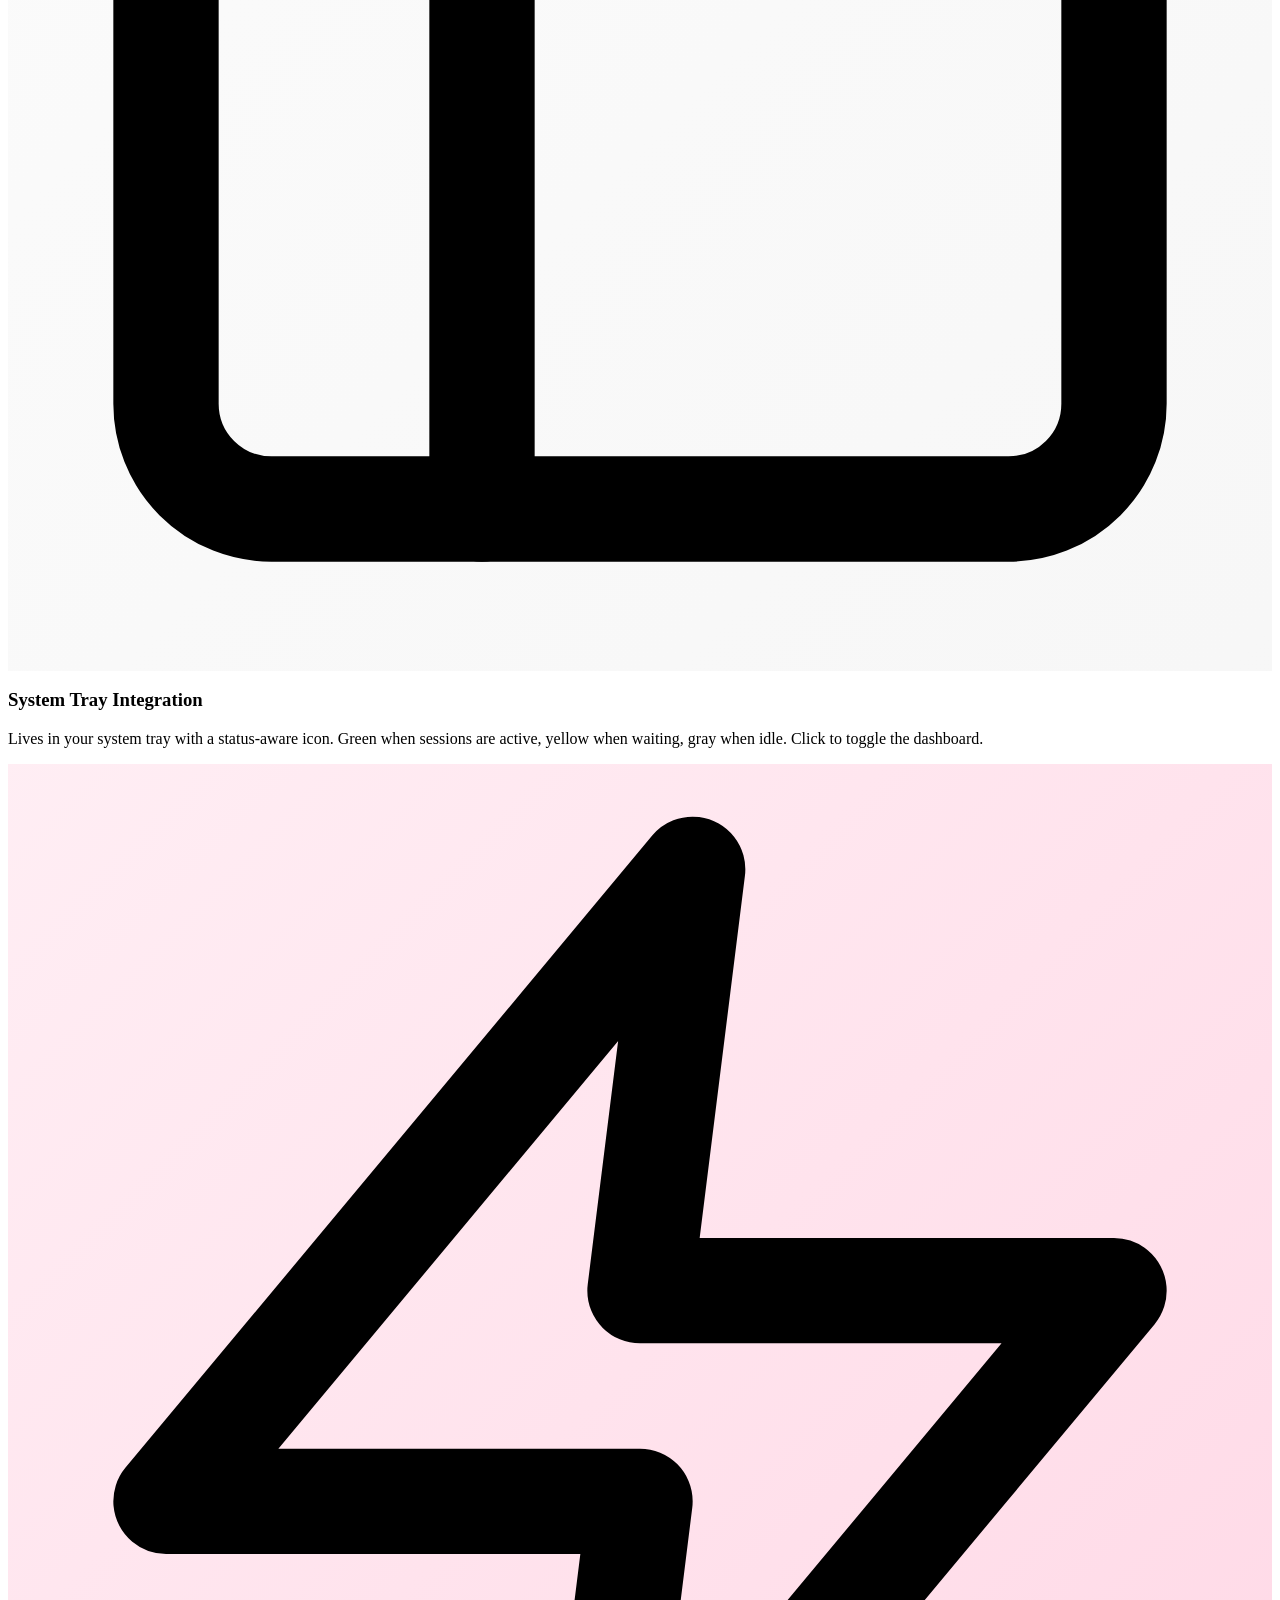
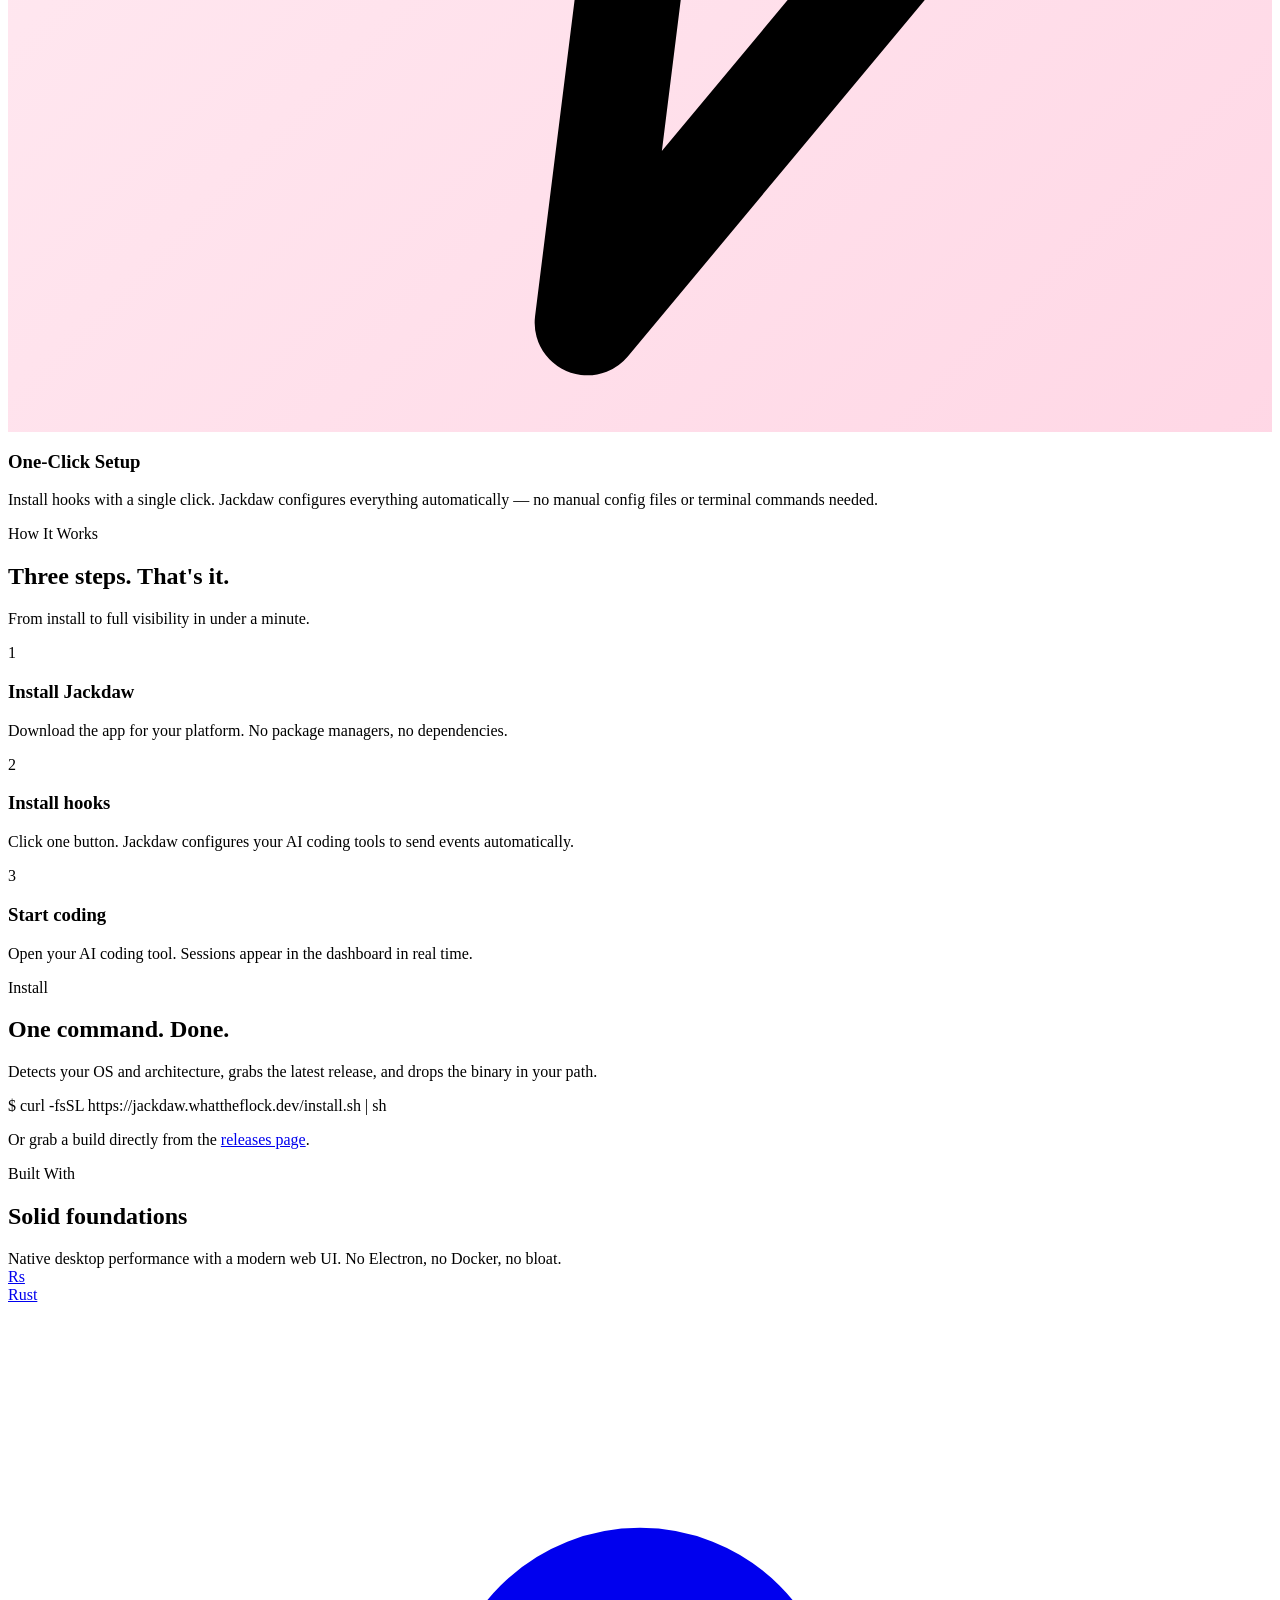
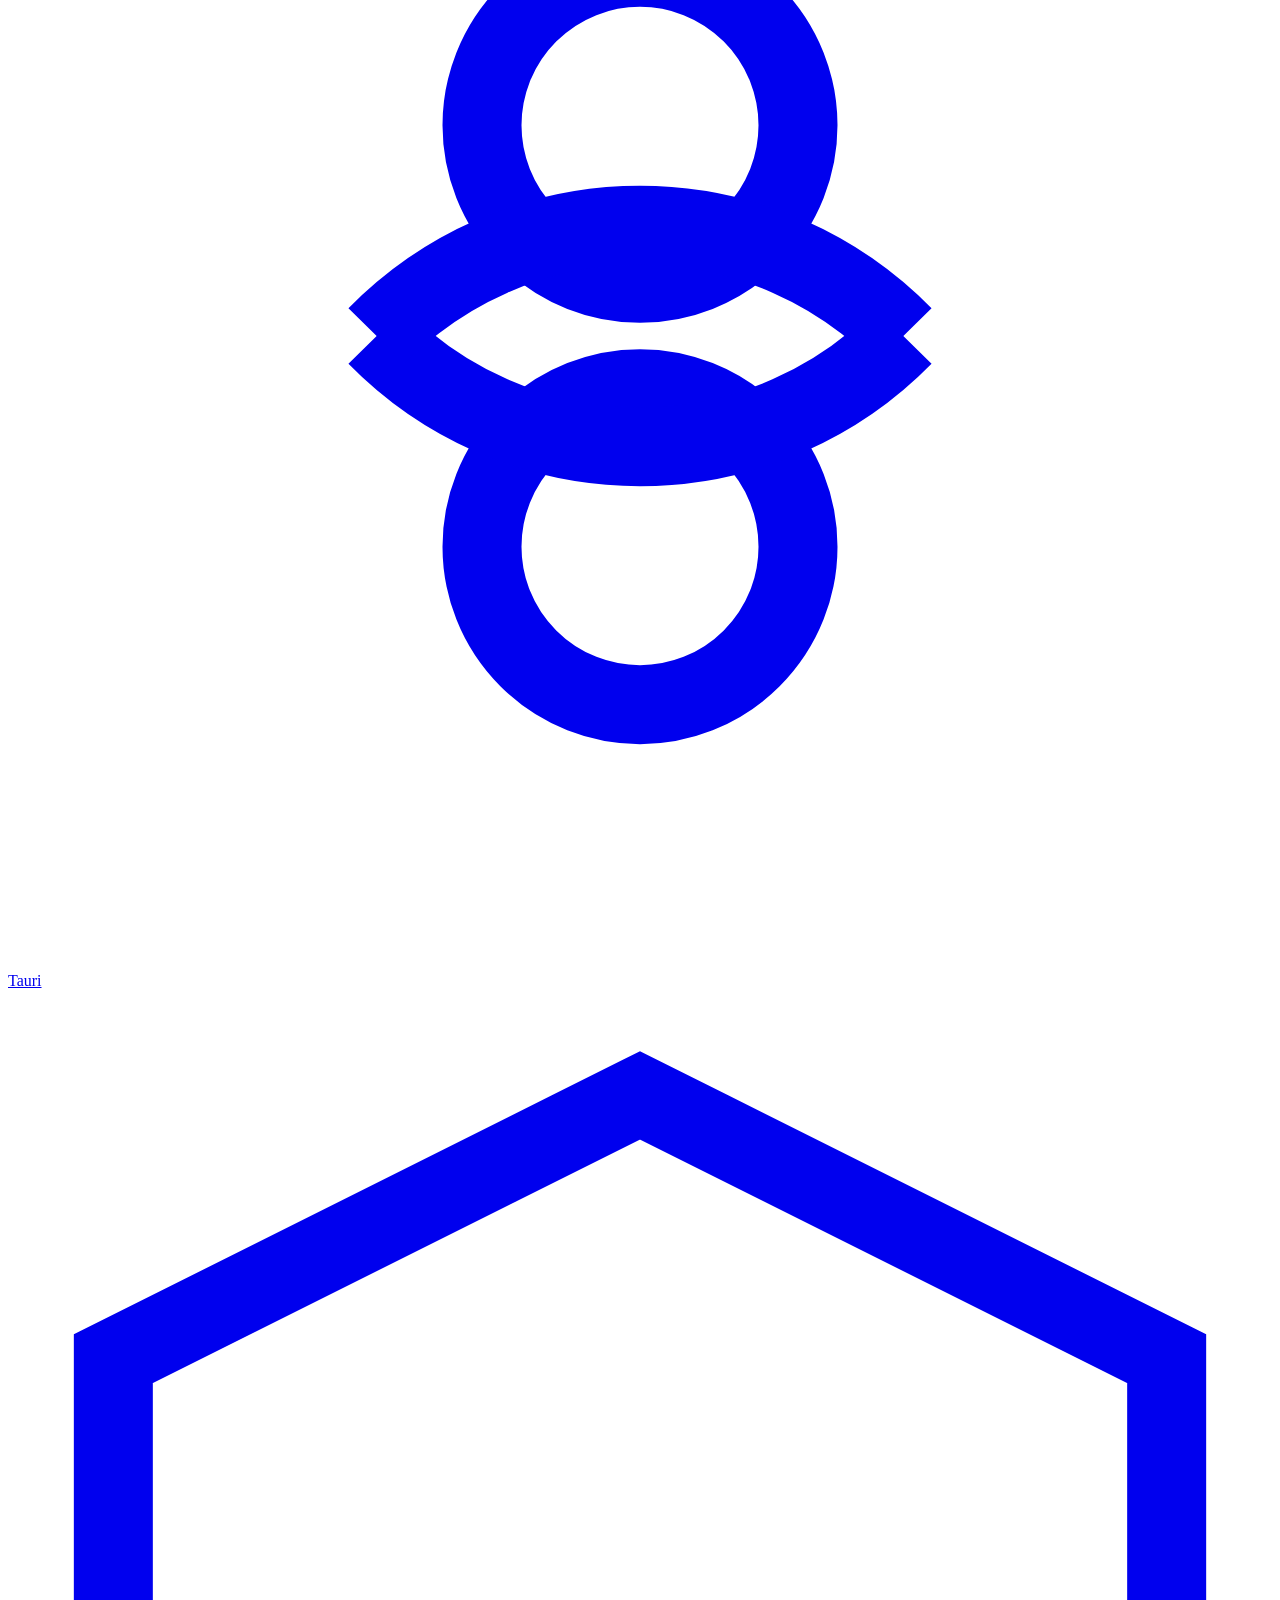
==== commit 1687c440: "add raven watermark to rook and jackdaw hero sections Co-Authored-By: Claude Opus 4.6 (1M context) <" ====
--- a/jackdaw.whattheflock.dev/index.html
+++ b/jackdaw.whattheflock.dev/index.html
@@ -37,6 +37,7 @@
         <div class="hero-shape hero-shape-2"></div>
         <div class="hero-shape hero-shape-3"></div>
       </div>
+      <img src="shared/raven.svg" class="hero-raven" alt="" aria-hidden="true">
     </div>
 
     <div class="hero-content">
